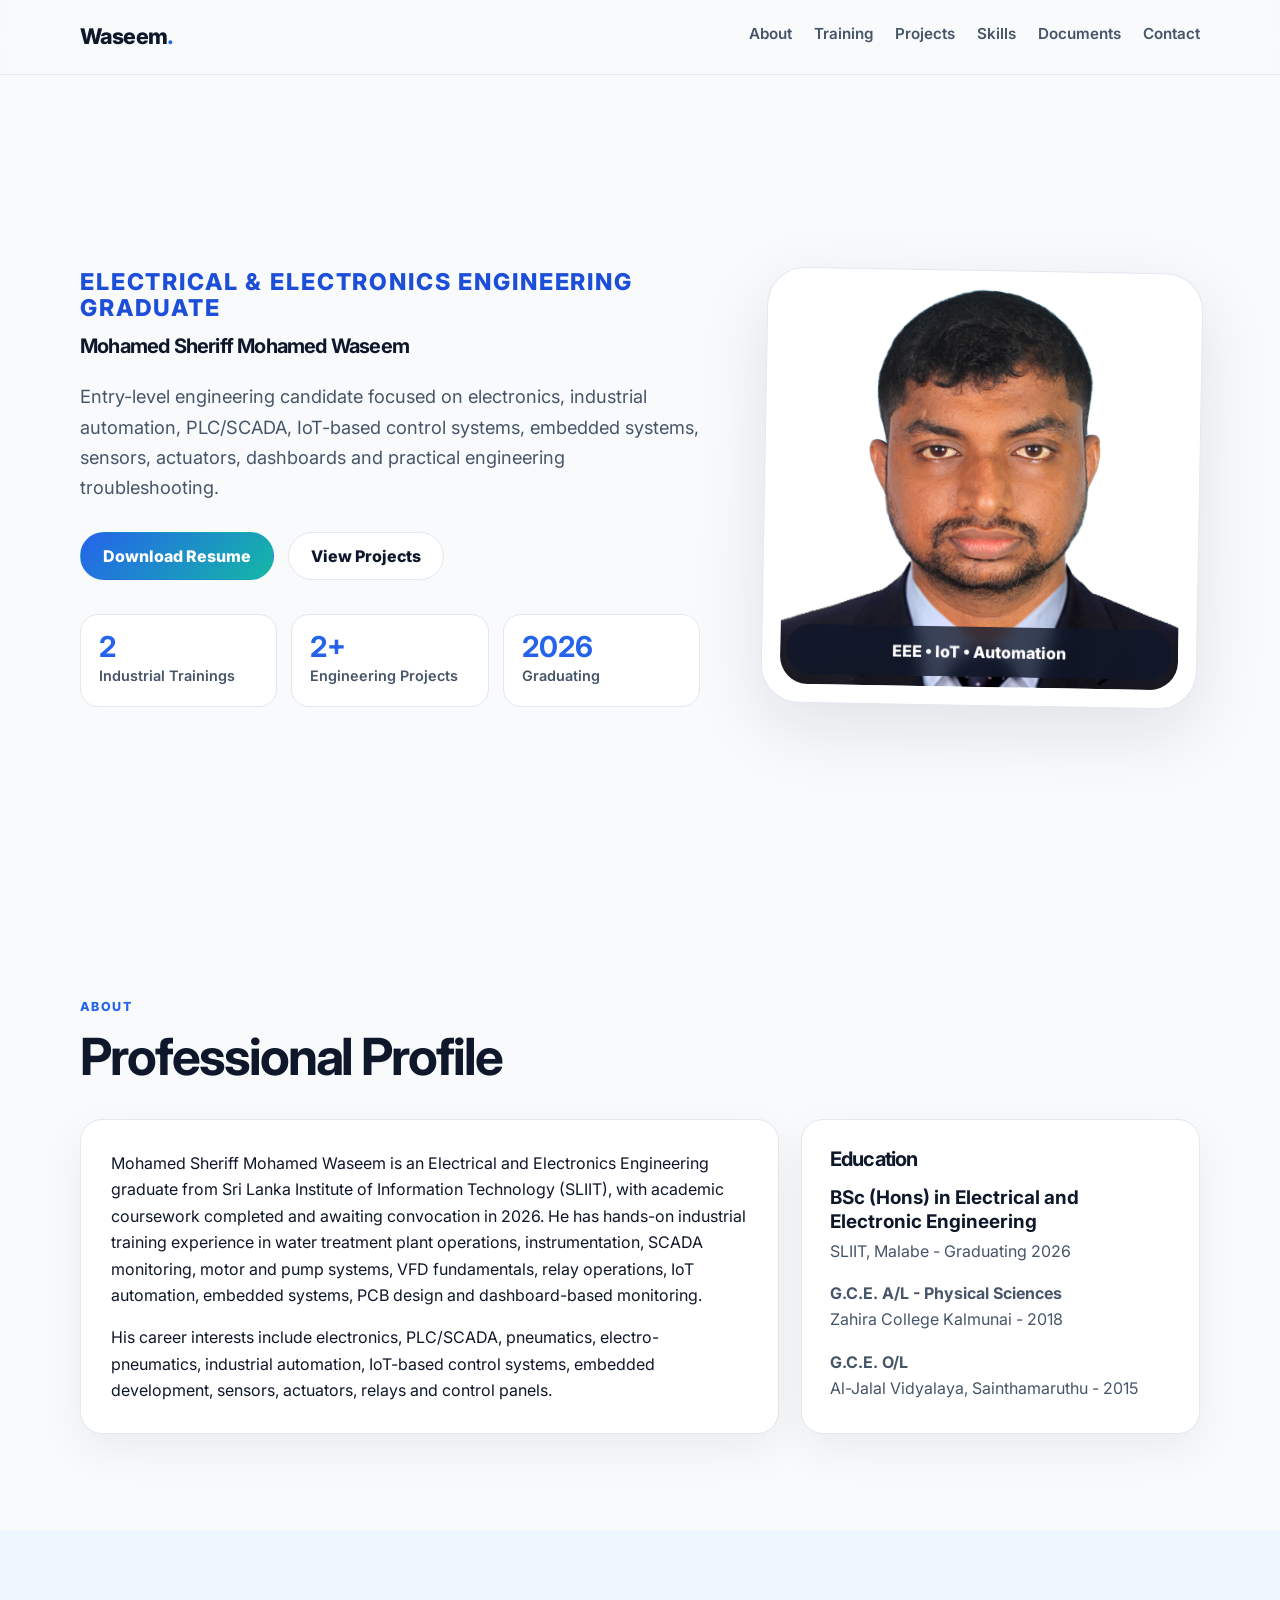
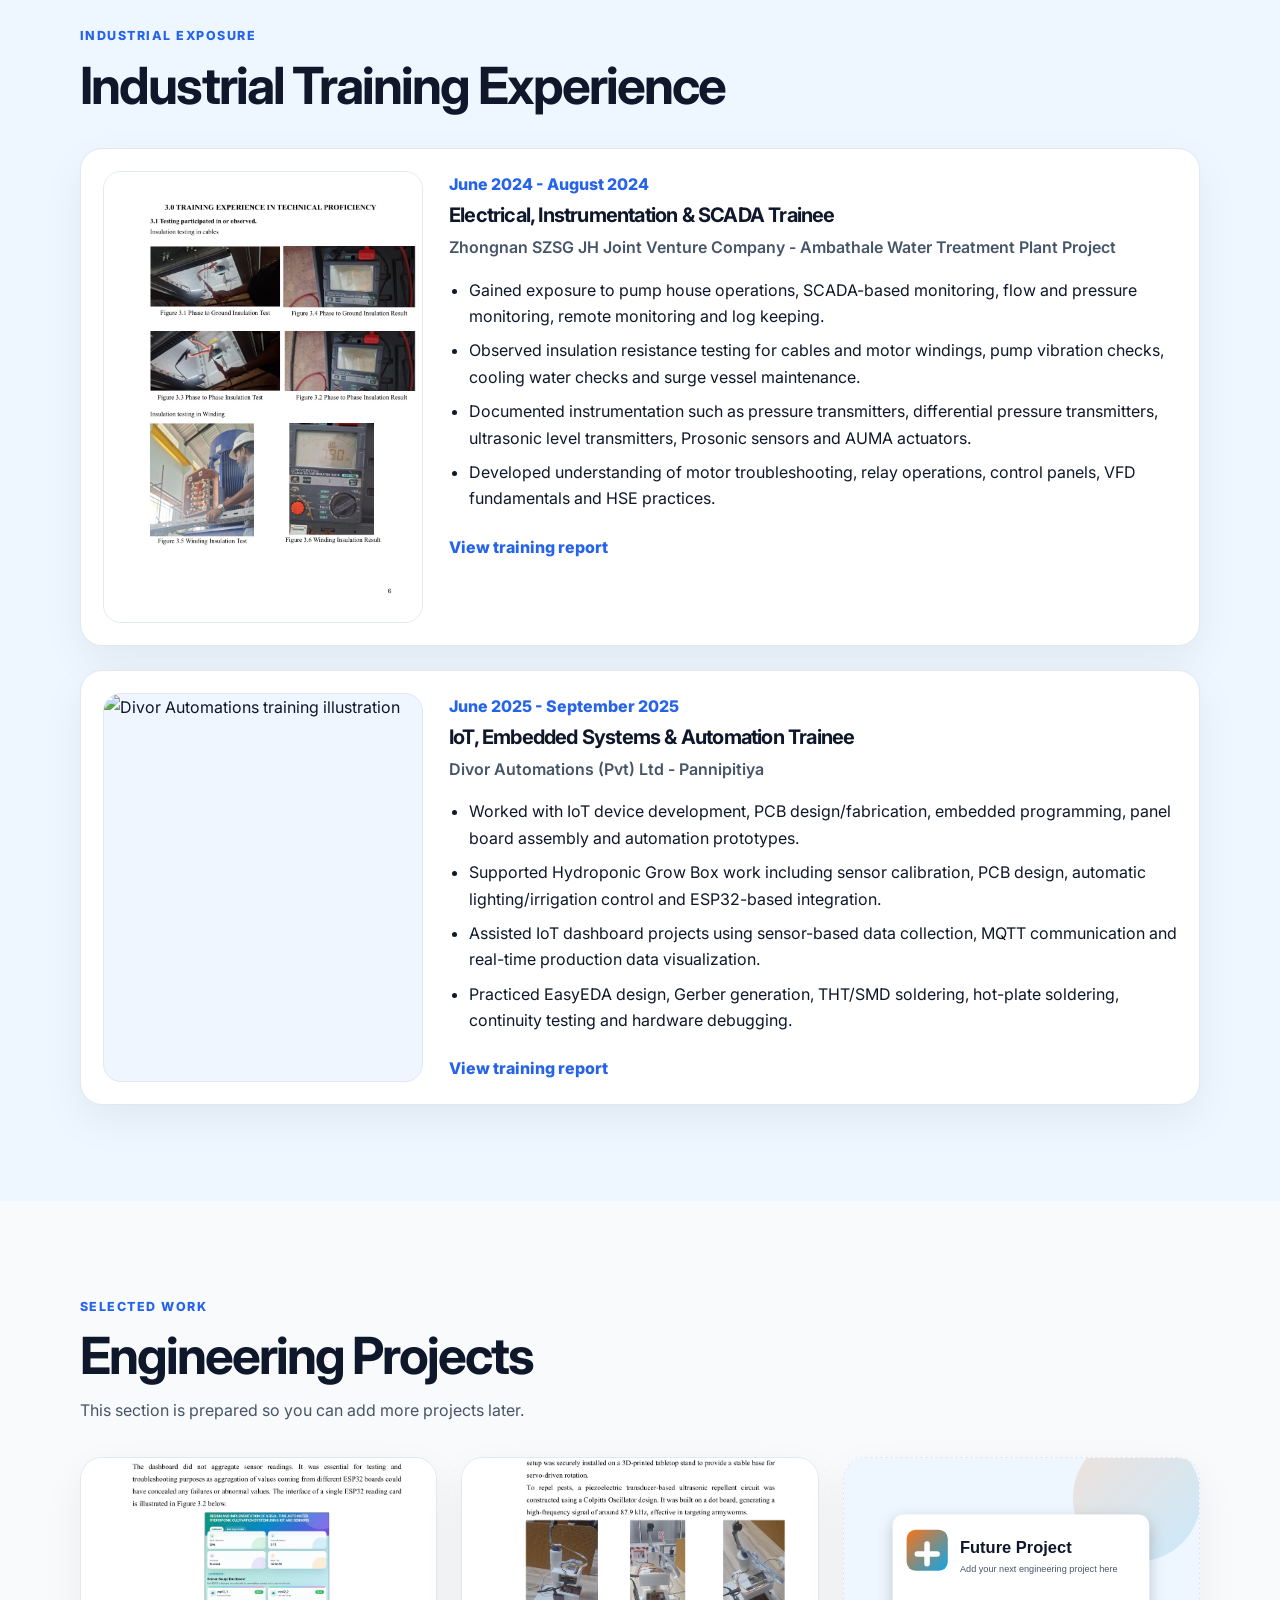
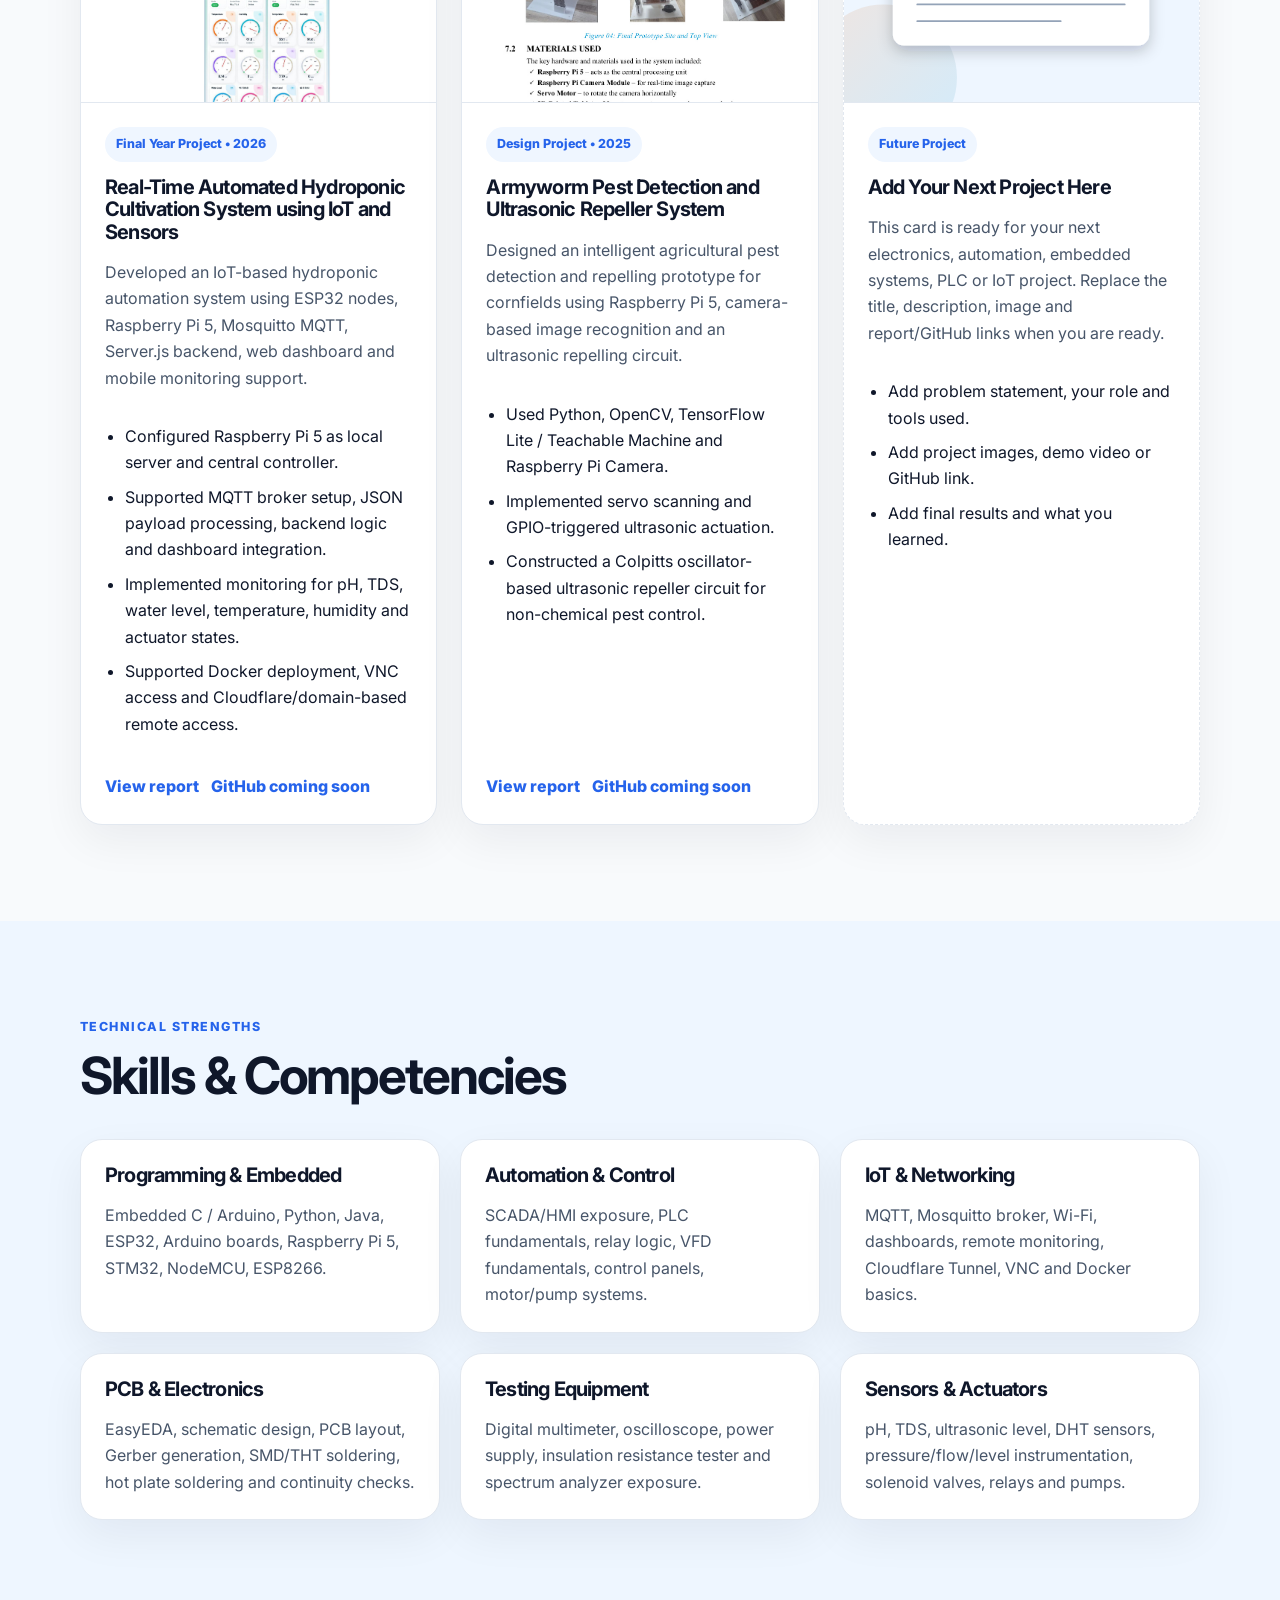
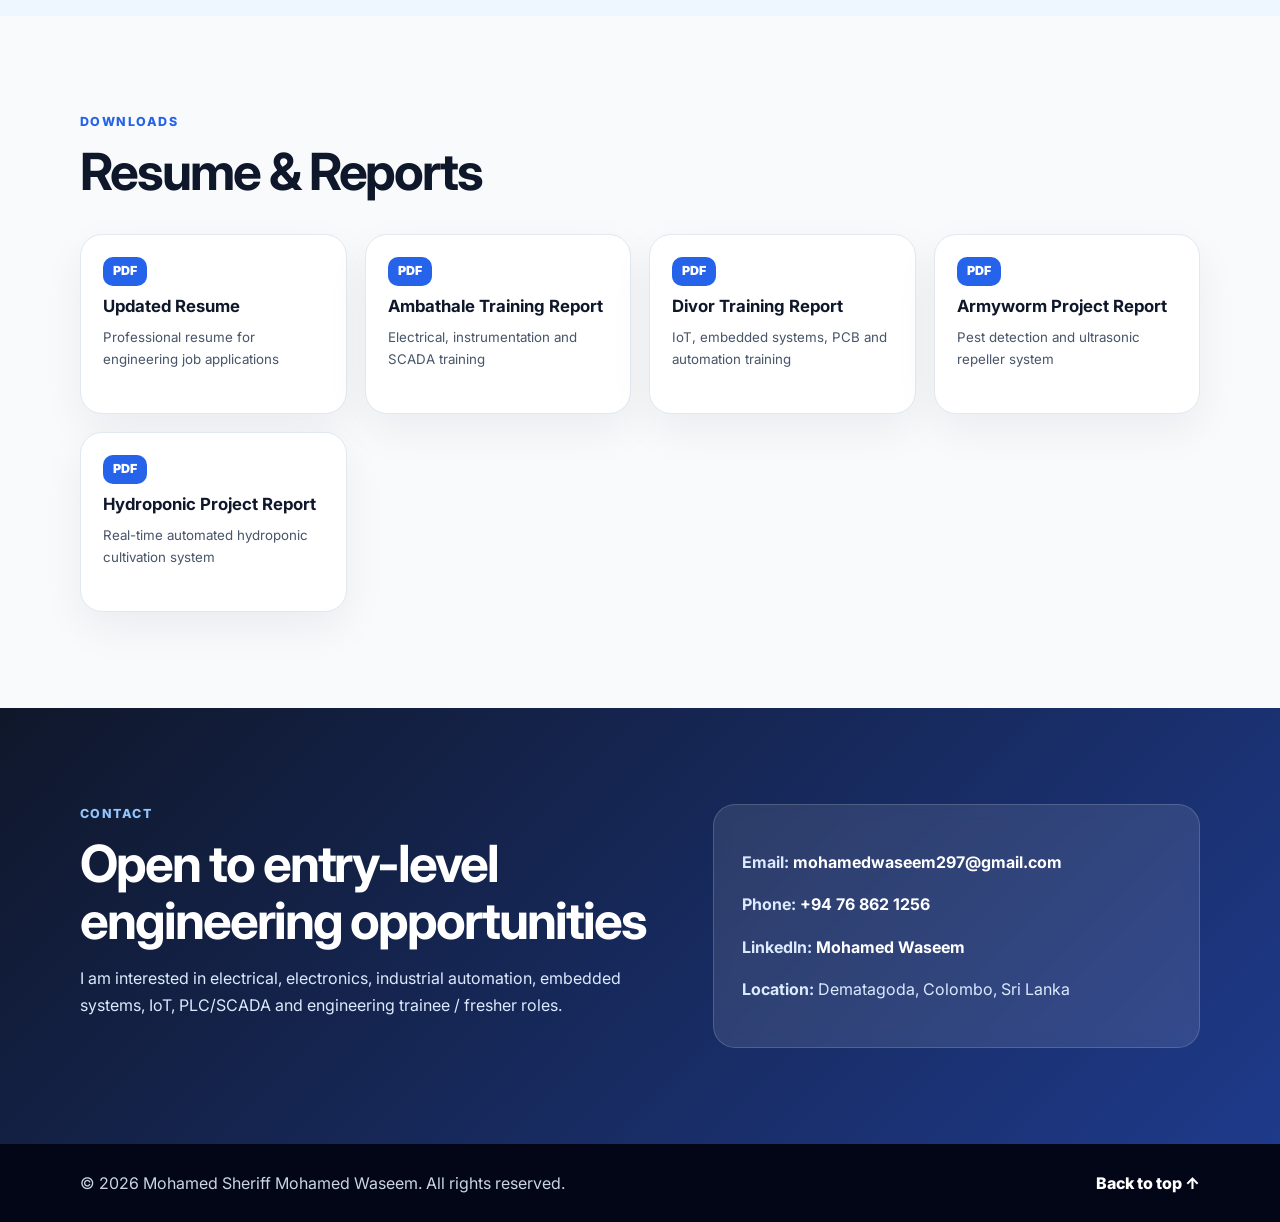
==== index.html @ 7447cb82 "Update index.html" ====
<!DOCTYPE html>
<html lang="en">
<head>
  <meta charset="UTF-8" />
  <meta name="viewport" content="width=device-width, initial-scale=1.0" />
  <meta name="description" content="Portfolio of Mohamed Sheriff Mohamed Waseem - Electrical and Electronics Engineering graduate focused on electronics, industrial automation, PLC/SCADA, embedded systems and IoT." />
  <title>Mohamed Waseem | Electrical & Electronics Engineering Portfolio</title>
  <link rel="preconnect" href="https://fonts.googleapis.com">
  <link rel="preconnect" href="https://fonts.gstatic.com" crossorigin>
  <link href="https://fonts.googleapis.com/css2?family=Inter:wght@400;500;600;700;800&display=swap" rel="stylesheet">
  <link rel="stylesheet" href="style.css" />
</head>
<body>
  <header class="site-header">
    <nav class="nav container" aria-label="Main navigation">
      <a class="logo" href="#home" aria-label="Go to home">Waseem<span>.</span></a>
      <button class="menu-toggle" aria-label="Open menu" aria-expanded="false">☰</button>
      <ul class="nav-links">
        <li><a href="#about">About</a></li>
        <li><a href="#experience">Training</a></li>
        <li><a href="#projects">Projects</a></li>
        <li><a href="#skills">Skills</a></li>
        <li><a href="#documents">Documents</a></li>
        <li><a href="#contact">Contact</a></li>
      </ul>
    </nav>
  </header>

  <main id="home">
    <section class="hero container">
      <div class="hero-copy">
        <h1 class="eyebrow hero-degree">Electrical & Electronics Engineering Graduate</h1>
        <h3>Mohamed Sheriff Mohamed Waseem</h3>
        <p class="hero-summary">
          Entry-level engineering candidate focused on electronics, industrial automation,
          PLC/SCADA, IoT-based control systems, embedded systems, sensors, actuators,
          dashboards and practical engineering troubleshooting.
        </p>
        <div class="hero-actions">
          <a class="btn primary" href="resume.pdf" target="_blank" rel="noopener">Download Resume</a>
          <a class="btn ghost" href="#projects">View Projects</a>
        </div>
        <div class="quick-stats" aria-label="Portfolio highlights">
          <div><strong>2</strong><span>Industrial Trainings</span></div>
          <div><strong>2+</strong><span>Engineering Projects</span></div>
          <div><strong>2026</strong><span>Graduating</span></div>
        </div>
      </div>
      <div class="hero-card">
        <img src="images/profile.jpg" alt="Profile placeholder for Mohamed Waseem" />
        <div class="hero-badge">EEE • IoT • Automation</div>
      </div>
    </section>

    <section id="about" class="section container">
      <div class="section-heading">
        <p class="eyebrow">About</p>
        <h2>Professional Profile</h2>
      </div>
      <div class="about-grid">
        <div class="card large-card">
          <p>
            Mohamed Sheriff Mohamed Waseem is an Electrical and Electronics Engineering graduate from Sri Lanka Institute of Information Technology (SLIIT),
            with academic coursework completed and awaiting convocation in 2026. He has hands-on industrial training experience
            in water treatment plant operations, instrumentation, SCADA monitoring, motor and pump systems, VFD fundamentals,
            relay operations, IoT automation, embedded systems, PCB design and dashboard-based monitoring.
          </p>
          <p>
            His career interests include electronics, PLC/SCADA, pneumatics, electro-pneumatics, industrial automation,
            IoT-based control systems, embedded development, sensors, actuators, relays and control panels.
          </p>
        </div>
        <div class="info-list card">
          <h3>Education</h3>
          <p class="degree-item"><strong>BSc (Hons) in Electrical and Electronic Engineering</strong><br>SLIIT, Malabe - Graduating 2026</p>
          <p><strong>G.C.E. A/L - Physical Sciences</strong><br>Zahira College Kalmunai - 2018</p>
          <p><strong>G.C.E. O/L</strong><br>Al-Jalal Vidyalaya, Sainthamaruthu - 2015</p>
        </div>
      </div>
    </section>

    <section id="experience" class="section section-alt">
      <div class="container">
        <div class="section-heading">
          <p class="eyebrow">Industrial Exposure</p>
          <h2>Industrial Training Experience</h2>
        </div>
        <div class="timeline">
          <article class="timeline-item card">
            <img src="images/ambathale-training.jpg" alt="Ambathale Water Treatment Plant training preview" />
            <div>
              <p class="date">June 2024 - August 2024</p>
              <h3>Electrical, Instrumentation & SCADA Trainee</h3>
              <p class="company">Zhongnan SZSG JH Joint Venture Company - Ambathale Water Treatment Plant Project</p>
              <ul>
                <li>Gained exposure to pump house operations, SCADA-based monitoring, flow and pressure monitoring, remote monitoring and log keeping.</li>
                <li>Observed insulation resistance testing for cables and motor windings, pump vibration checks, cooling water checks and surge vessel maintenance.</li>
                <li>Documented instrumentation such as pressure transmitters, differential pressure transmitters, ultrasonic level transmitters, Prosonic sensors and AUMA actuators.</li>
                <li>Developed understanding of motor troubleshooting, relay operations, control panels, VFD fundamentals and HSE practices.</li>
              </ul>
              <a class="text-link" href="docs/Ambathale_Industrial_Training_Report.pdf" target="_blank" rel="noopener">View training report</a>
            </div>
          </article>

          <article class="timeline-item card">
            <img src="images/divor-training.jpg" alt="Divor Automations training illustration" />
            <div>
              <p class="date">June 2025 - September 2025</p>
              <h3>IoT, Embedded Systems & Automation Trainee</h3>
              <p class="company">Divor Automations (Pvt) Ltd - Pannipitiya</p>
              <ul>
                <li>Worked with IoT device development, PCB design/fabrication, embedded programming, panel board assembly and automation prototypes.</li>
                <li>Supported Hydroponic Grow Box work including sensor calibration, PCB design, automatic lighting/irrigation control and ESP32-based integration.</li>
                <li>Assisted IoT dashboard projects using sensor-based data collection, MQTT communication and real-time production data visualization.</li>
                <li>Practiced EasyEDA design, Gerber generation, THT/SMD soldering, hot-plate soldering, continuity testing and hardware debugging.</li>
              </ul>
              <a class="text-link" href="docs/Divor_Industrial_Training_Report.pdf" target="_blank" rel="noopener">View training report</a>
            </div>
          </article>
        </div>
      </div>
    </section>

    <section id="projects" class="section container">
      <div class="section-heading">
        <p class="eyebrow">Selected Work</p>
        <h2>Engineering Projects</h2>
        <p class="section-note">This section is prepared so you can add more projects later.</p>
      </div>
      <div class="project-grid">
        <article class="project-card card">
          <img src="images/hydroponic-dashboard.jpg" alt="Hydroponic IoT dashboard preview" />
          <div class="project-content">
            <span class="pill">Final Year Project • 2026</span>
            <h3>Real-Time Automated Hydroponic Cultivation System using IoT and Sensors</h3>
            <p>
              Developed an IoT-based hydroponic automation system using ESP32 nodes, Raspberry Pi 5,
              Mosquitto MQTT, Server.js backend, web dashboard and mobile monitoring support.
            </p>
            <ul>
              <li>Configured Raspberry Pi 5 as local server and central controller.</li>
              <li>Supported MQTT broker setup, JSON payload processing, backend logic and dashboard integration.</li>
              <li>Implemented monitoring for pH, TDS, water level, temperature, humidity and actuator states.</li>
              <li>Supported Docker deployment, VNC access and Cloudflare/domain-based remote access.</li>
            </ul>
            <div class="project-links">
              <a href="docs/Hydroponic_Cultivation_System_Project_Report.pdf" target="_blank" rel="noopener">View report</a>
              <a href="#" aria-label="GitHub link coming soon">GitHub coming soon</a>
            </div>
          </div>
        </article>

        <article class="project-card card">
          <img src="images/armyworm-project.jpg" alt="Armyworm detection and ultrasonic repeller prototype" />
          <div class="project-content">
            <span class="pill">Design Project • 2025</span>
            <h3>Armyworm Pest Detection and Ultrasonic Repeller System</h3>
            <p>
              Designed an intelligent agricultural pest detection and repelling prototype for cornfields using
              Raspberry Pi 5, camera-based image recognition and an ultrasonic repelling circuit.
            </p>
            <ul>
              <li>Used Python, OpenCV, TensorFlow Lite / Teachable Machine and Raspberry Pi Camera.</li>
              <li>Implemented servo scanning and GPIO-triggered ultrasonic actuation.</li>
              <li>Constructed a Colpitts oscillator-based ultrasonic repeller circuit for non-chemical pest control.</li>
            </ul>
            <div class="project-links">
              <a href="docs/Armyworm_Pest_Detection_Project_Report.pdf" target="_blank" rel="noopener">View report</a>
              <a href="#" aria-label="GitHub link coming soon">GitHub coming soon</a>
            </div>
          </div>
        </article>

        <article class="project-card card future-card">
          <img src="images/future-project.svg" alt="Future project placeholder" />
          <div class="project-content">
            <span class="pill">Future Project</span>
            <h3>Add Your Next Project Here</h3>
            <p>
              This card is ready for your next electronics, automation, embedded systems, PLC or IoT project.
              Replace the title, description, image and report/GitHub links when you are ready.
            </p>
            <ul>
              <li>Add problem statement, your role and tools used.</li>
              <li>Add project images, demo video or GitHub link.</li>
              <li>Add final results and what you learned.</li>
            </ul>
          </div>
        </article>
      </div>
    </section>

    <section id="skills" class="section section-alt">
      <div class="container">
        <div class="section-heading">
          <p class="eyebrow">Technical Strengths</p>
          <h2>Skills & Competencies</h2>
        </div>
        <div class="skills-grid">
          <div class="card"><h3>Programming & Embedded</h3><p>Embedded C / Arduino, Python, Java, ESP32, Arduino boards, Raspberry Pi 5, STM32, NodeMCU, ESP8266.</p></div>
          <div class="card"><h3>Automation & Control</h3><p>SCADA/HMI exposure, PLC fundamentals, relay logic, VFD fundamentals, control panels, motor/pump systems.</p></div>
          <div class="card"><h3>IoT & Networking</h3><p>MQTT, Mosquitto broker, Wi-Fi, dashboards, remote monitoring, Cloudflare Tunnel, VNC and Docker basics.</p></div>
          <div class="card"><h3>PCB & Electronics</h3><p>EasyEDA, schematic design, PCB layout, Gerber generation, SMD/THT soldering, hot plate soldering and continuity checks.</p></div>
          <div class="card"><h3>Testing Equipment</h3><p>Digital multimeter, oscilloscope, power supply, insulation resistance tester and spectrum analyzer exposure.</p></div>
          <div class="card"><h3>Sensors & Actuators</h3><p>pH, TDS, ultrasonic level, DHT sensors, pressure/flow/level instrumentation, solenoid valves, relays and pumps.</p></div>
        </div>
      </div>
    </section>

    <section id="documents" class="section container">
      <div class="section-heading">
        <p class="eyebrow">Downloads</p>
        <h2>Resume & Reports</h2>
      </div>
      <div class="documents-grid">
        <a class="doc-card card" href="resume.pdf" target="_blank" rel="noopener"><span>PDF</span><strong>Updated Resume</strong><small>Professional resume for engineering job applications</small></a>
        <a class="doc-card card" href="docs/Ambathale_Industrial_Training_Report.pdf" target="_blank" rel="noopener"><span>PDF</span><strong>Ambathale Training Report</strong><small>Electrical, instrumentation and SCADA training</small></a>
        <a class="doc-card card" href="docs/Divor_Industrial_Training_Report.pdf" target="_blank" rel="noopener"><span>PDF</span><strong>Divor Training Report</strong><small>IoT, embedded systems, PCB and automation training</small></a>
        <a class="doc-card card" href="docs/Armyworm_Pest_Detection_Project_Report.pdf" target="_blank" rel="noopener"><span>PDF</span><strong>Armyworm Project Report</strong><small>Pest detection and ultrasonic repeller system</small></a>
        <a class="doc-card card" href="docs/Hydroponic_Cultivation_System_Project_Report.pdf" target="_blank" rel="noopener"><span>PDF</span><strong>Hydroponic Project Report</strong><small>Real-time automated hydroponic cultivation system</small></a>
      </div>
    </section>

    <section id="contact" class="section contact-section">
      <div class="container contact-grid">
        <div>
          <p class="eyebrow">Contact</p>
          <h2>Open to entry-level engineering opportunities</h2>
          <p>
            I am interested in electrical, electronics, industrial automation, embedded systems,
            IoT, PLC/SCADA and engineering trainee / fresher roles.
          </p>
        </div>
        <div class="contact-card card">
          <p><strong>Email:</strong> <a href="mailto:mohamedwaseem297@gmail.com">mohamedwaseem297@gmail.com</a></p>
          <p><strong>Phone:</strong> <a href="tel:+94768621256">+94 76 862 1256</a></p>
          <p><strong>LinkedIn:</strong> <a href="http://www.linkedin.com/in/mohamed-waseem-2722222a2" target="_blank" rel="noopener">Mohamed Waseem</a></p>
          <p><strong>Location:</strong> Dematagoda, Colombo, Sri Lanka</p>
        </div>
      </div>
    </section>
  </main>

  <footer class="site-footer">
    <div class="container footer-inner">
      <p>&copy; <span id="year">2026</span> Mohamed Sheriff Mohamed Waseem. All rights reserved.</p>
      <a href="#home">Back to top ↑</a>
    </div>
  </footer>

  <script src="script.js"></script>
</body>
</html>
---- style.css ----
:root {
  --bg: #f8fafc;
  --surface: #ffffff;
  --text: #0f172a;
  --muted: #475569;
  --line: #e2e8f0;
  --primary: #2563eb;
  --primary-dark: #1d4ed8;
  --accent: #14b8a6;
  --soft: #eff6ff;
  --shadow: 0 24px 70px rgba(15, 23, 42, 0.10);
  --radius: 22px;
}

* { box-sizing: border-box; }
html { scroll-behavior: smooth; }
body {
  margin: 0;
  font-family: 'Inter', Arial, sans-serif;
  background: var(--bg);
  color: var(--text);
  line-height: 1.65;
}
a { color: inherit; text-decoration: none; }
img { max-width: 100%; display: block; }
.container { width: min(1120px, calc(100% - 40px)); margin: 0 auto; }

.site-header {
  position: sticky;
  top: 0;
  z-index: 1000;
  background: rgba(248, 250, 252, 0.88);
  backdrop-filter: blur(16px);
  border-bottom: 1px solid rgba(226, 232, 240, 0.8);
}
.nav { height: 74px; display: flex; align-items: center; justify-content: space-between; gap: 20px; }
.logo { font-size: 1.35rem; font-weight: 800; letter-spacing: -0.04em; }
.logo span { color: var(--primary); }
.nav-links { display: flex; align-items: center; gap: 22px; list-style: none; padding: 0; margin: 0; }
.nav-links a { color: var(--muted); font-weight: 600; font-size: .95rem; }
.nav-links a:hover { color: var(--primary); }
.menu-toggle { display: none; border: 0; background: var(--surface); box-shadow: var(--shadow); border-radius: 12px; padding: 8px 12px; font-size: 1.35rem; }

.hero {
  min-height: calc(100vh - 74px);
  display: grid;
  grid-template-columns: 1.18fr .82fr;
  gap: 56px;
  align-items: center;
  padding: 64px 0;
}
.eyebrow { color: var(--primary); font-weight: 800; text-transform: uppercase; letter-spacing: .12em; font-size: .78rem; margin: 0 0 10px; }
.hero-degree { font-size: clamp(1.05rem, 2.2vw, 1.45rem); letter-spacing: .08em; color: var(--primary-dark); margin-bottom: 14px; }
h1, h2, h3 { line-height: 1.12; margin: 0; letter-spacing: -0.04em; }
h1 { font-size: clamp(2.7rem, 8vw, 5.8rem); }
h2 { font-size: clamp(2rem, 4vw, 3.2rem); }
h3 { font-size: 1.25rem; }
.hero-summary { color: var(--muted); font-size: 1.14rem; max-width: 720px; margin: 24px 0 0; }
.hero-actions { display: flex; flex-wrap: wrap; gap: 14px; margin-top: 30px; }
.btn { display: inline-flex; align-items: center; justify-content: center; min-height: 48px; padding: 0 22px; border-radius: 999px; font-weight: 800; border: 1px solid transparent; }
.btn.primary { color: #fff; background: linear-gradient(135deg, var(--primary), var(--accent)); }
.btn.ghost { border-color: var(--line); background: var(--surface); color: var(--text); }
.btn:hover { transform: translateY(-1px); transition: .2s ease; }
.quick-stats { display: grid; grid-template-columns: repeat(3, 1fr); gap: 14px; margin-top: 34px; max-width: 620px; }
.quick-stats div { background: var(--surface); border: 1px solid var(--line); border-radius: 18px; padding: 18px; }
.quick-stats strong { display: block; font-size: 1.8rem; line-height: 1; color: var(--primary); }
.quick-stats span { color: var(--muted); font-size: .9rem; font-weight: 600; }
.hero-card { position: relative; background: var(--surface); border: 1px solid var(--line); padding: 18px; border-radius: 38px; box-shadow: var(--shadow); transform: rotate(1deg); }
.hero-card img { border-radius: 28px; aspect-ratio: 1 / 1; object-fit: cover; }
.hero-badge { position: absolute; left: 24px; right: 24px; bottom: 28px; text-align: center; padding: 12px 16px; border-radius: 999px; color: #fff; font-weight: 800; background: rgba(15, 23, 42, .78); backdrop-filter: blur(8px); }

.section { padding: 96px 0; }
.section-alt { background: #eef6ff; }
.section-heading { max-width: 780px; margin-bottom: 34px; }
.section-heading h2 { margin-bottom: 12px; }
.section-note { color: var(--muted); margin: 0; }
.card { background: var(--surface); border: 1px solid var(--line); border-radius: var(--radius); box-shadow: 0 16px 44px rgba(15, 23, 42, .06); }
.large-card { padding: 30px; }
.large-card p:first-child { margin-top: 0; }
.large-card p:last-child { margin-bottom: 0; }
.about-grid { display: grid; grid-template-columns: 1.4fr .8fr; gap: 22px; }
.info-list { padding: 28px; }
.info-list h3 { margin-bottom: 16px; }
.info-list p { margin: 0 0 16px; color: var(--muted); }
.degree-item strong { display: inline-block; font-size: 1.18rem; line-height: 1.25; color: var(--text); margin-bottom: 4px; }
.info-list p:last-child { margin-bottom: 0; }

.timeline { display: grid; gap: 24px; }
.timeline-item { display: grid; grid-template-columns: 320px 1fr; gap: 26px; padding: 22px; }
.timeline-item img { width: 100%; height: 100%; min-height: 300px; object-fit: cover; border-radius: 18px; border: 1px solid var(--line); background: var(--soft); }
.date { color: var(--primary); font-weight: 800; margin: 0 0 6px; }
.company { color: var(--muted); margin: 8px 0 14px; font-weight: 600; }
ul { padding-left: 20px; }
li { margin-bottom: 8px; }
.text-link { color: var(--primary); font-weight: 800; display: inline-flex; margin-top: 6px; }
.text-link:hover, .project-links a:hover, .doc-card:hover strong { color: var(--primary-dark); }

.project-grid { display: grid; grid-template-columns: repeat(3, 1fr); gap: 24px; align-items: stretch; }
.project-card { overflow: hidden; display: flex; flex-direction: column; }
.project-card > img { width: 100%; height: 245px; object-fit: cover; border-bottom: 1px solid var(--line); background: var(--soft); }
.project-content { padding: 24px; display: flex; flex-direction: column; flex: 1; }
.project-content p { color: var(--muted); }
.pill { align-self: flex-start; display: inline-flex; padding: 7px 11px; border-radius: 999px; background: var(--soft); color: var(--primary); font-weight: 800; font-size: .78rem; margin-bottom: 14px; }
.project-links { display: flex; flex-wrap: wrap; gap: 12px; margin-top: auto; padding-top: 12px; }
.project-links a { color: var(--primary); font-weight: 800; }
.future-card { border-style: dashed; }

.skills-grid { display: grid; grid-template-columns: repeat(3, 1fr); gap: 20px; }
.skills-grid .card { padding: 24px; }
.skills-grid p { color: var(--muted); margin-bottom: 0; }

.documents-grid { display: grid; grid-template-columns: repeat(auto-fit, minmax(210px, 1fr)); gap: 18px; }
.doc-card { padding: 22px; min-height: 180px; display: flex; flex-direction: column; gap: 10px; }
.doc-card span { width: fit-content; color: #fff; background: var(--primary); border-radius: 10px; padding: 4px 10px; font-size: .78rem; font-weight: 900; }
.doc-card strong { font-size: 1.05rem; line-height: 1.25; }
.doc-card small { color: var(--muted); }

.contact-section { background: linear-gradient(135deg, #0f172a, #1e3a8a); color: #fff; }
.contact-section .eyebrow { color: #93c5fd; }
.contact-section p { color: #dbeafe; }
.contact-grid { display: grid; grid-template-columns: 1fr .82fr; gap: 40px; align-items: start; }
.contact-card { background: rgba(255,255,255,.1); border-color: rgba(255,255,255,.16); box-shadow: none; padding: 28px; backdrop-filter: blur(8px); }
.contact-card a { color: #fff; font-weight: 700; }

.site-footer { padding: 26px 0; background: #020617; color: #cbd5e1; }
.footer-inner { display: flex; align-items: center; justify-content: space-between; gap: 20px; }
.footer-inner p { margin: 0; }
.footer-inner a { color: #fff; font-weight: 800; }

@media (max-width: 960px) {
  .hero, .about-grid, .contact-grid { grid-template-columns: 1fr; }
  .hero { min-height: auto; }
  .timeline-item { grid-template-columns: 1fr; }
  .project-grid, .skills-grid { grid-template-columns: repeat(2, 1fr); }
  .documents-grid { grid-template-columns: repeat(2, 1fr); }
}

@media (max-width: 720px) {
  .container { width: min(100% - 28px, 1120px); }
  .menu-toggle { display: inline-flex; }
  .nav-links { position: fixed; top: 74px; left: 14px; right: 14px; background: var(--surface); border: 1px solid var(--line); border-radius: 20px; box-shadow: var(--shadow); flex-direction: column; align-items: stretch; padding: 16px; display: none; }
  .nav-links.open { display: flex; }
  .nav-links a { display: block; padding: 10px 8px; }
  .hero { padding: 48px 0; gap: 34px; }
  .section { padding: 70px 0; }
  .quick-stats, .project-grid, .skills-grid, .documents-grid { grid-template-columns: 1fr; }
  .footer-inner { flex-direction: column; text-align: center; }
}
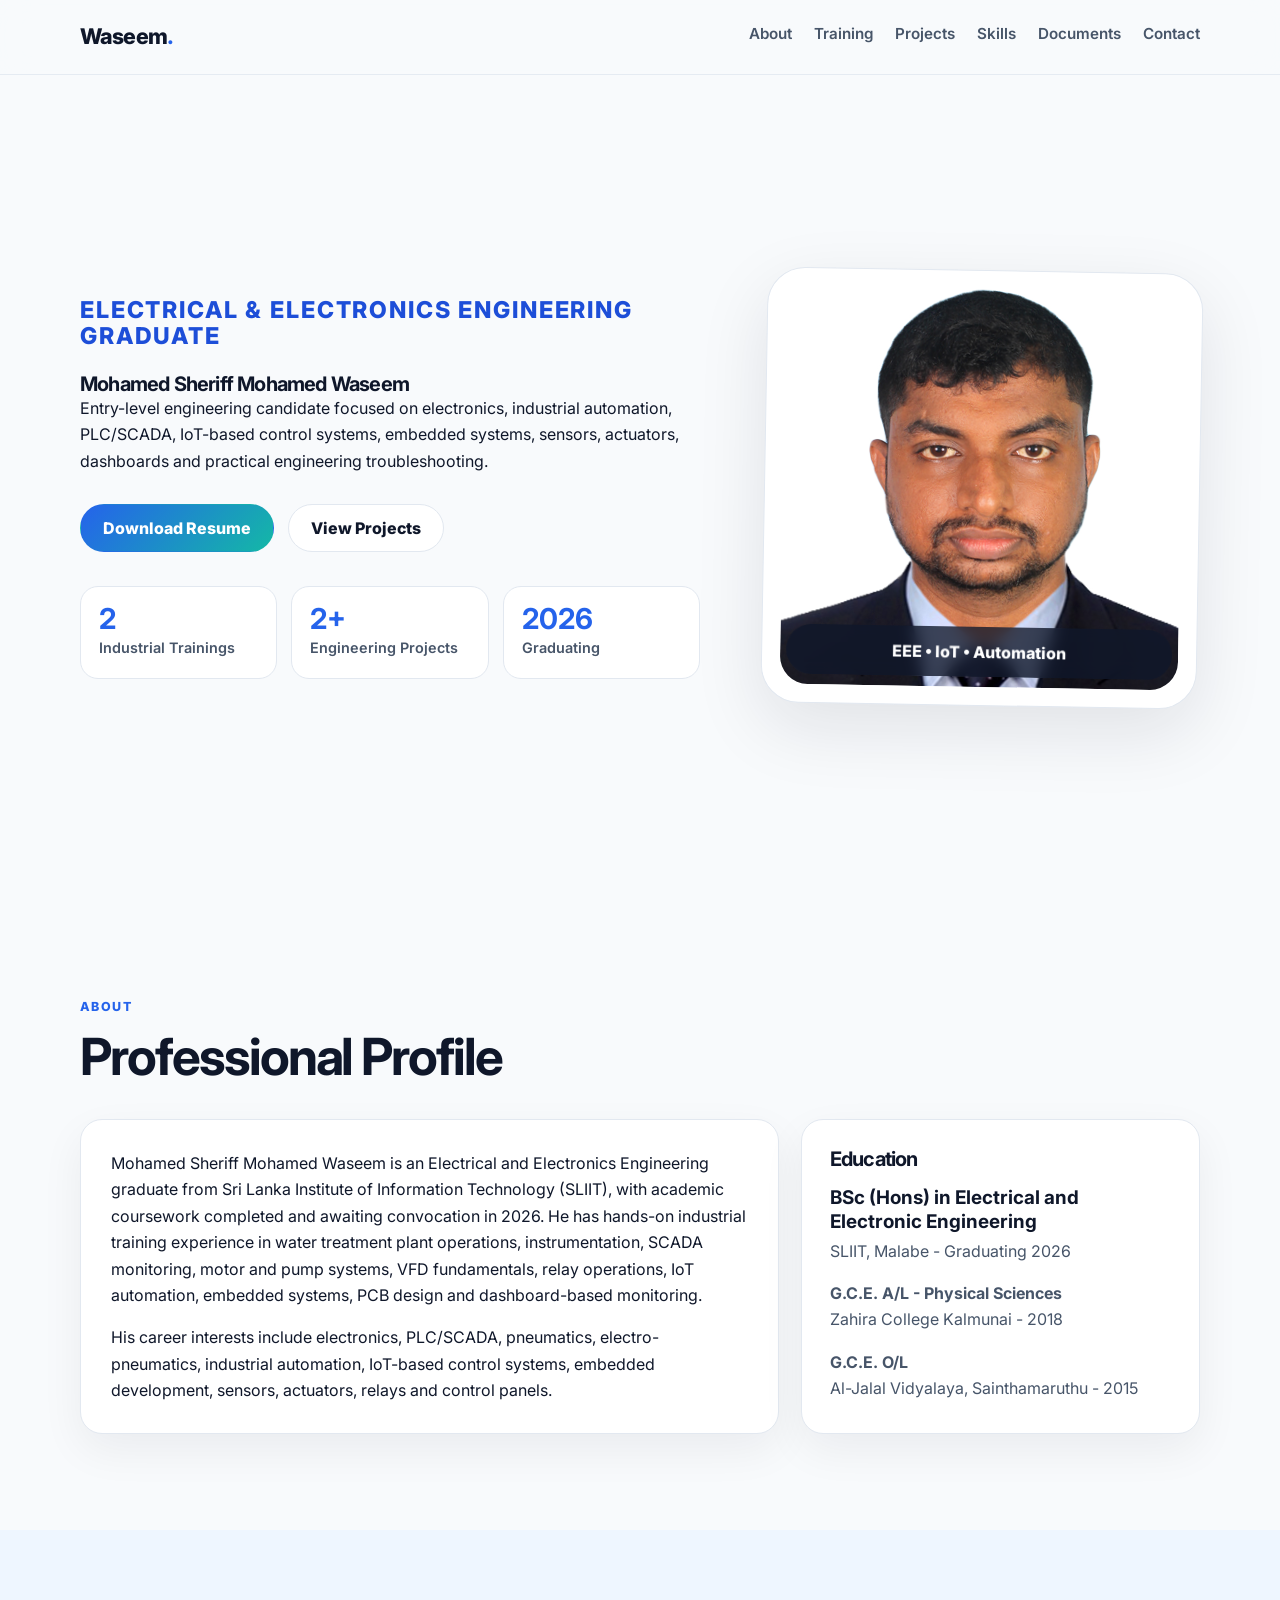
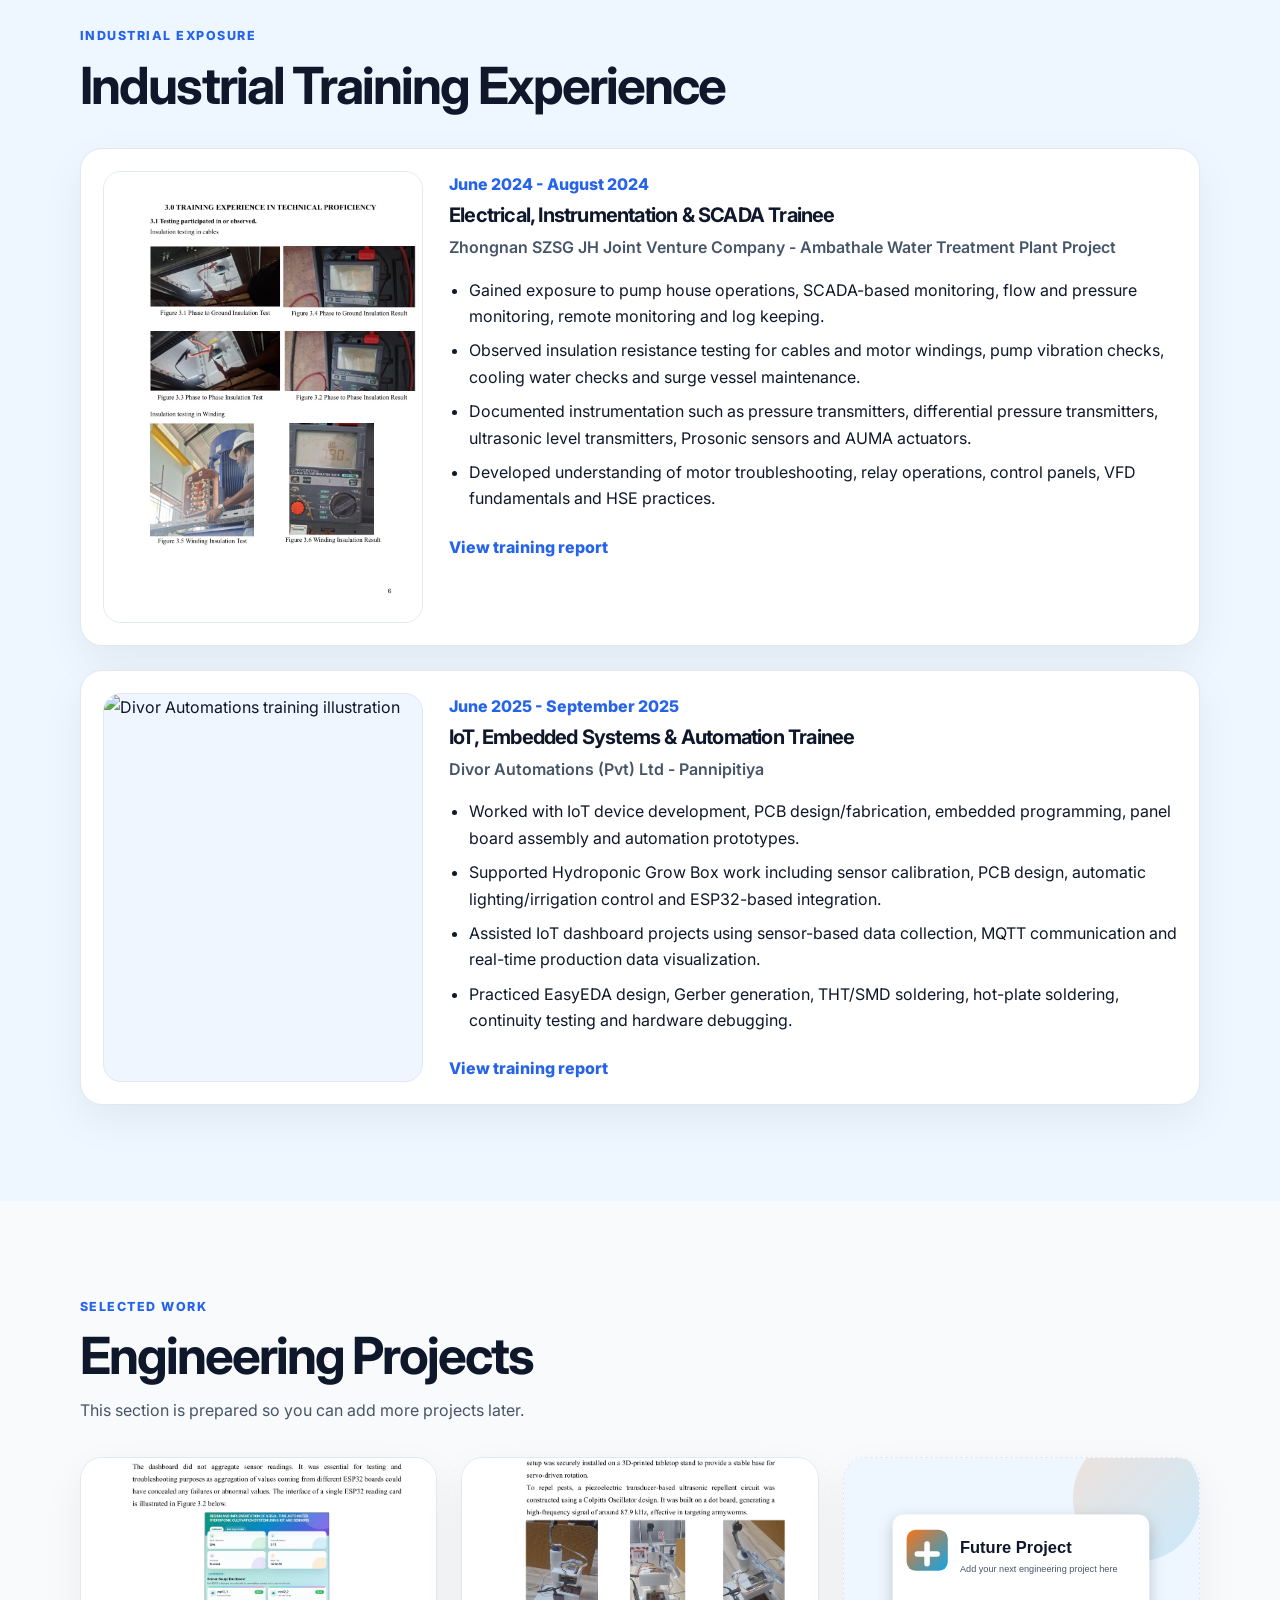
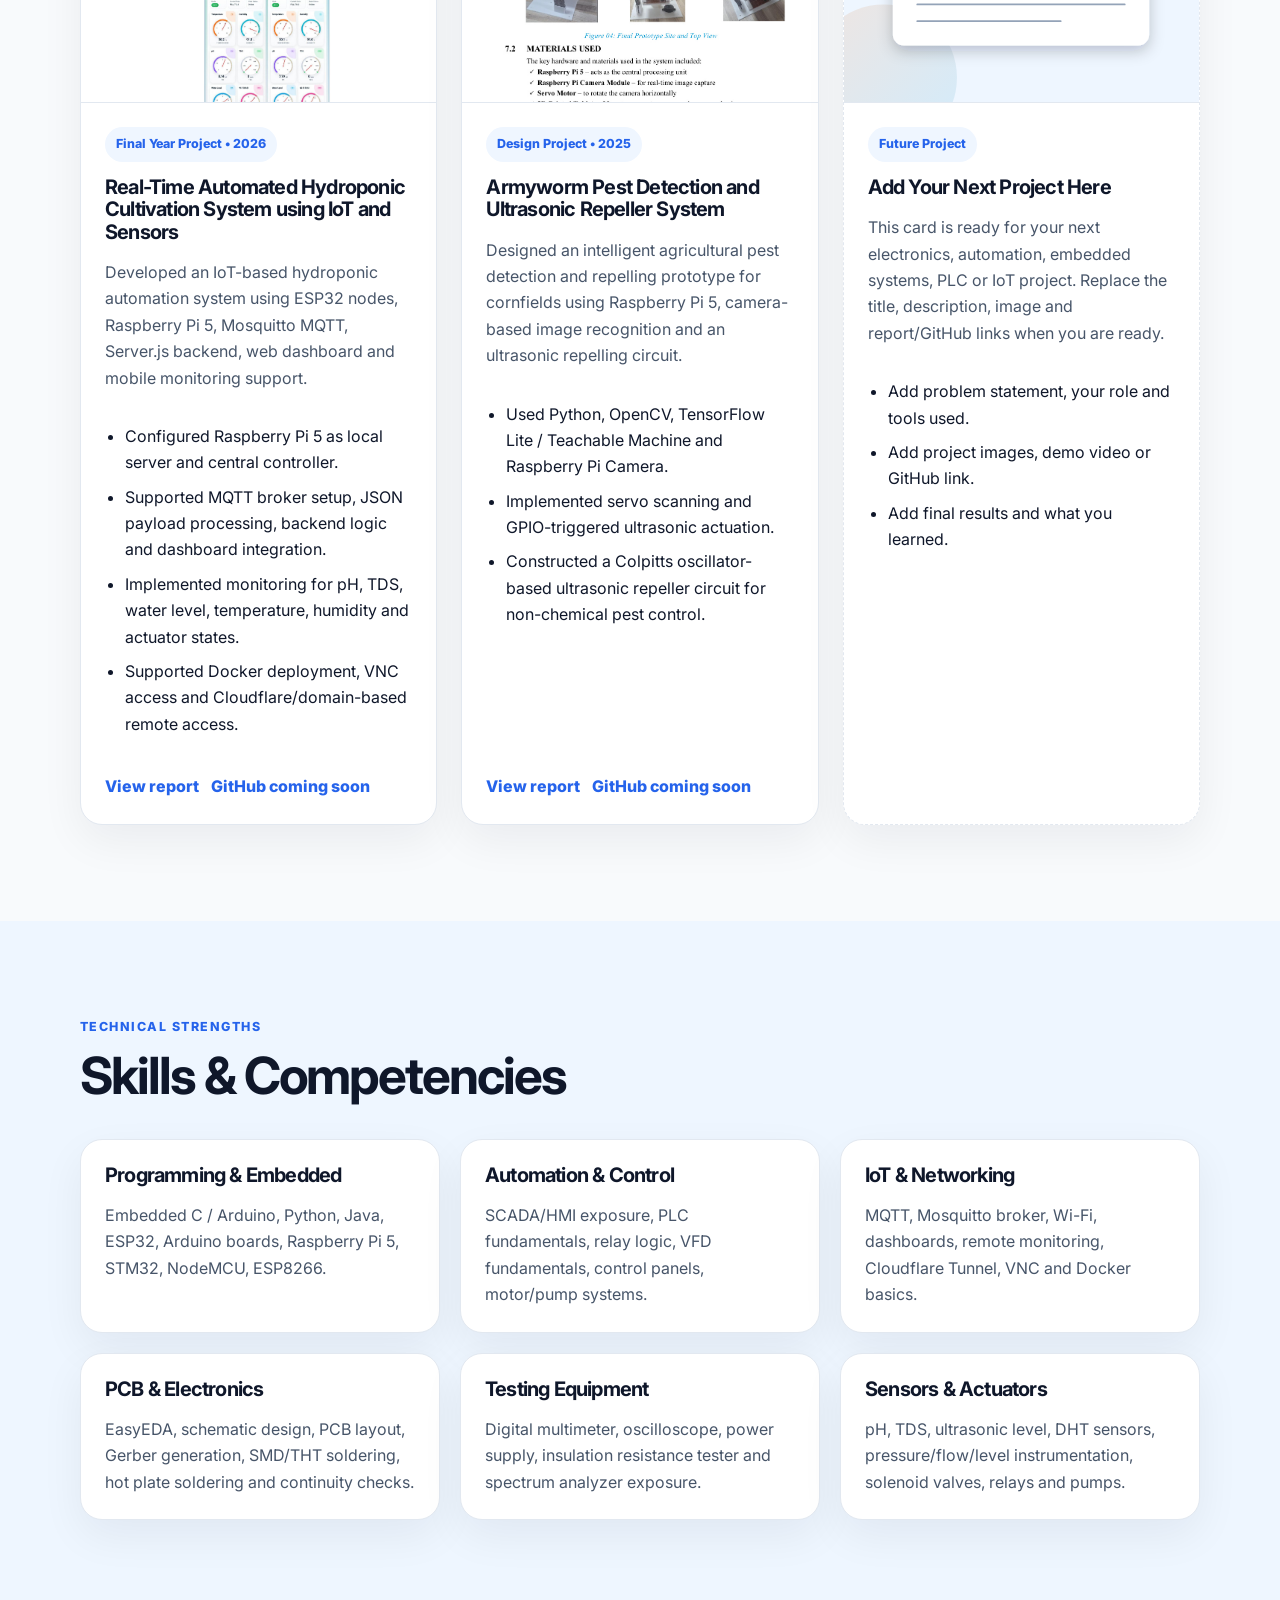
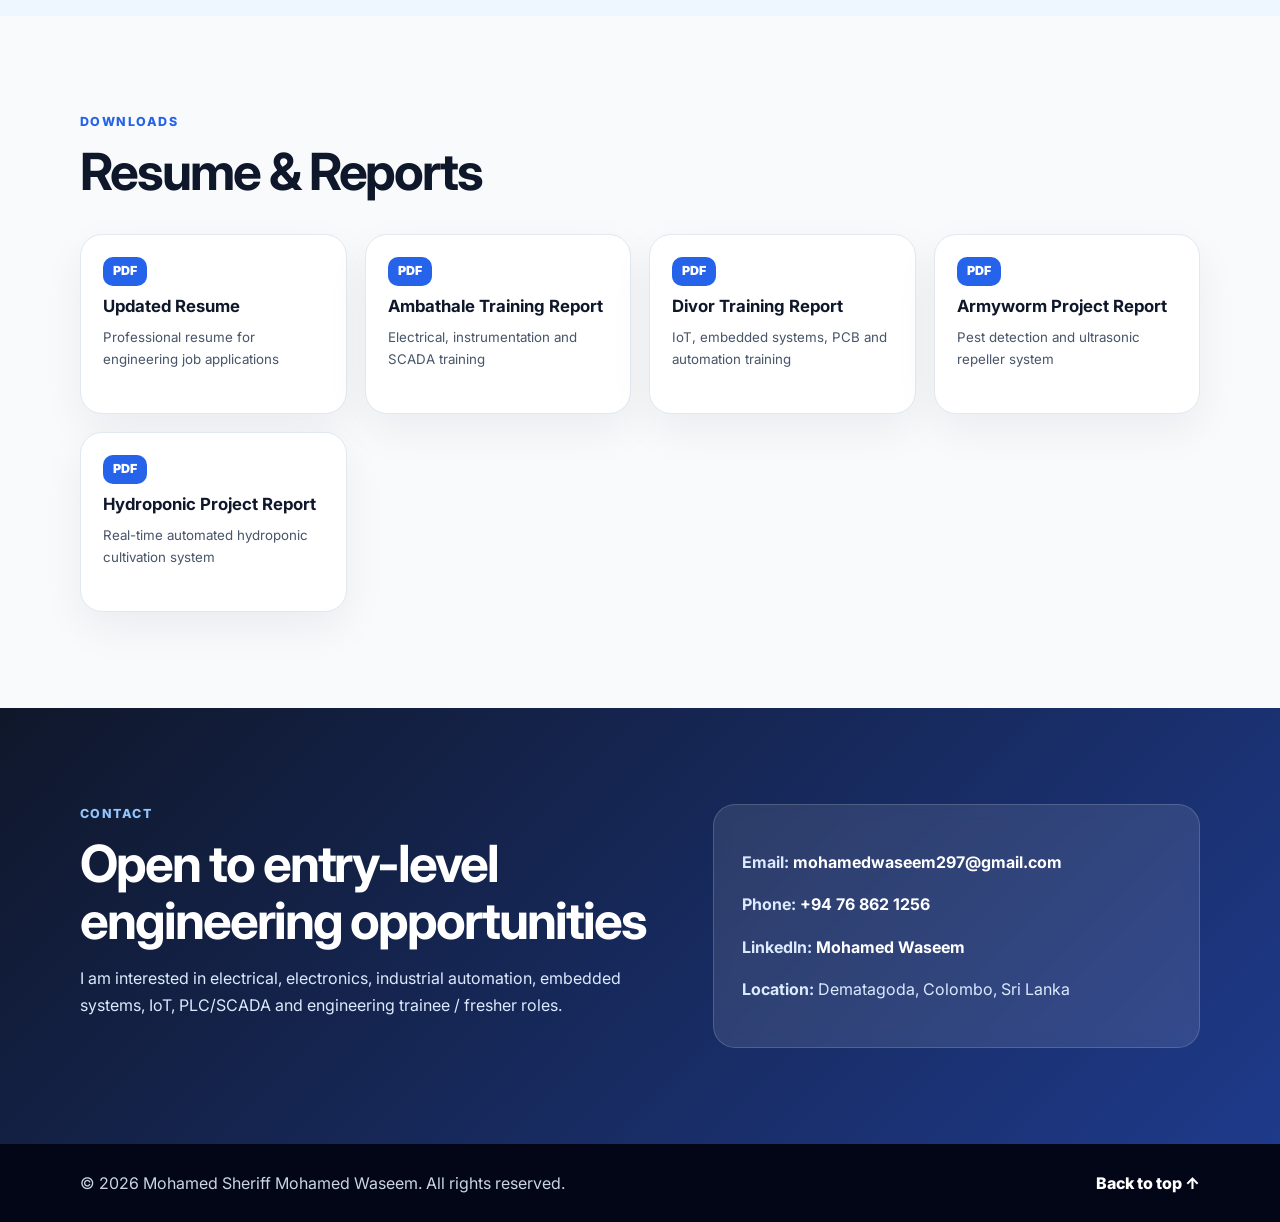
==== commit ba93cf26: "Update index.html" ====
--- a/index.html
+++ b/index.html
@@ -29,10 +29,9 @@
   <main id="home">
     <section class="hero container">
       <div class="hero-copy">
-        <h1 class="eyebrow hero-degree">Electrical & Electronics Engineering Graduate</h1>
-        <h3>Mohamed Sheriff Mohamed Waseem</h3>
+      <h1><p class="eyebrow hero-degree">Electrical & Electronics Engineering Graduate</p></h1>
         <p class="hero-summary">
-          Entry-level engineering candidate focused on electronics, industrial automation,
+          <h3>Mohamed Sheriff Mohamed Waseem</h3>Entry-level engineering candidate focused on electronics, industrial automation,
           PLC/SCADA, IoT-based control systems, embedded systems, sensors, actuators,
           dashboards and practical engineering troubleshooting.
         </p>
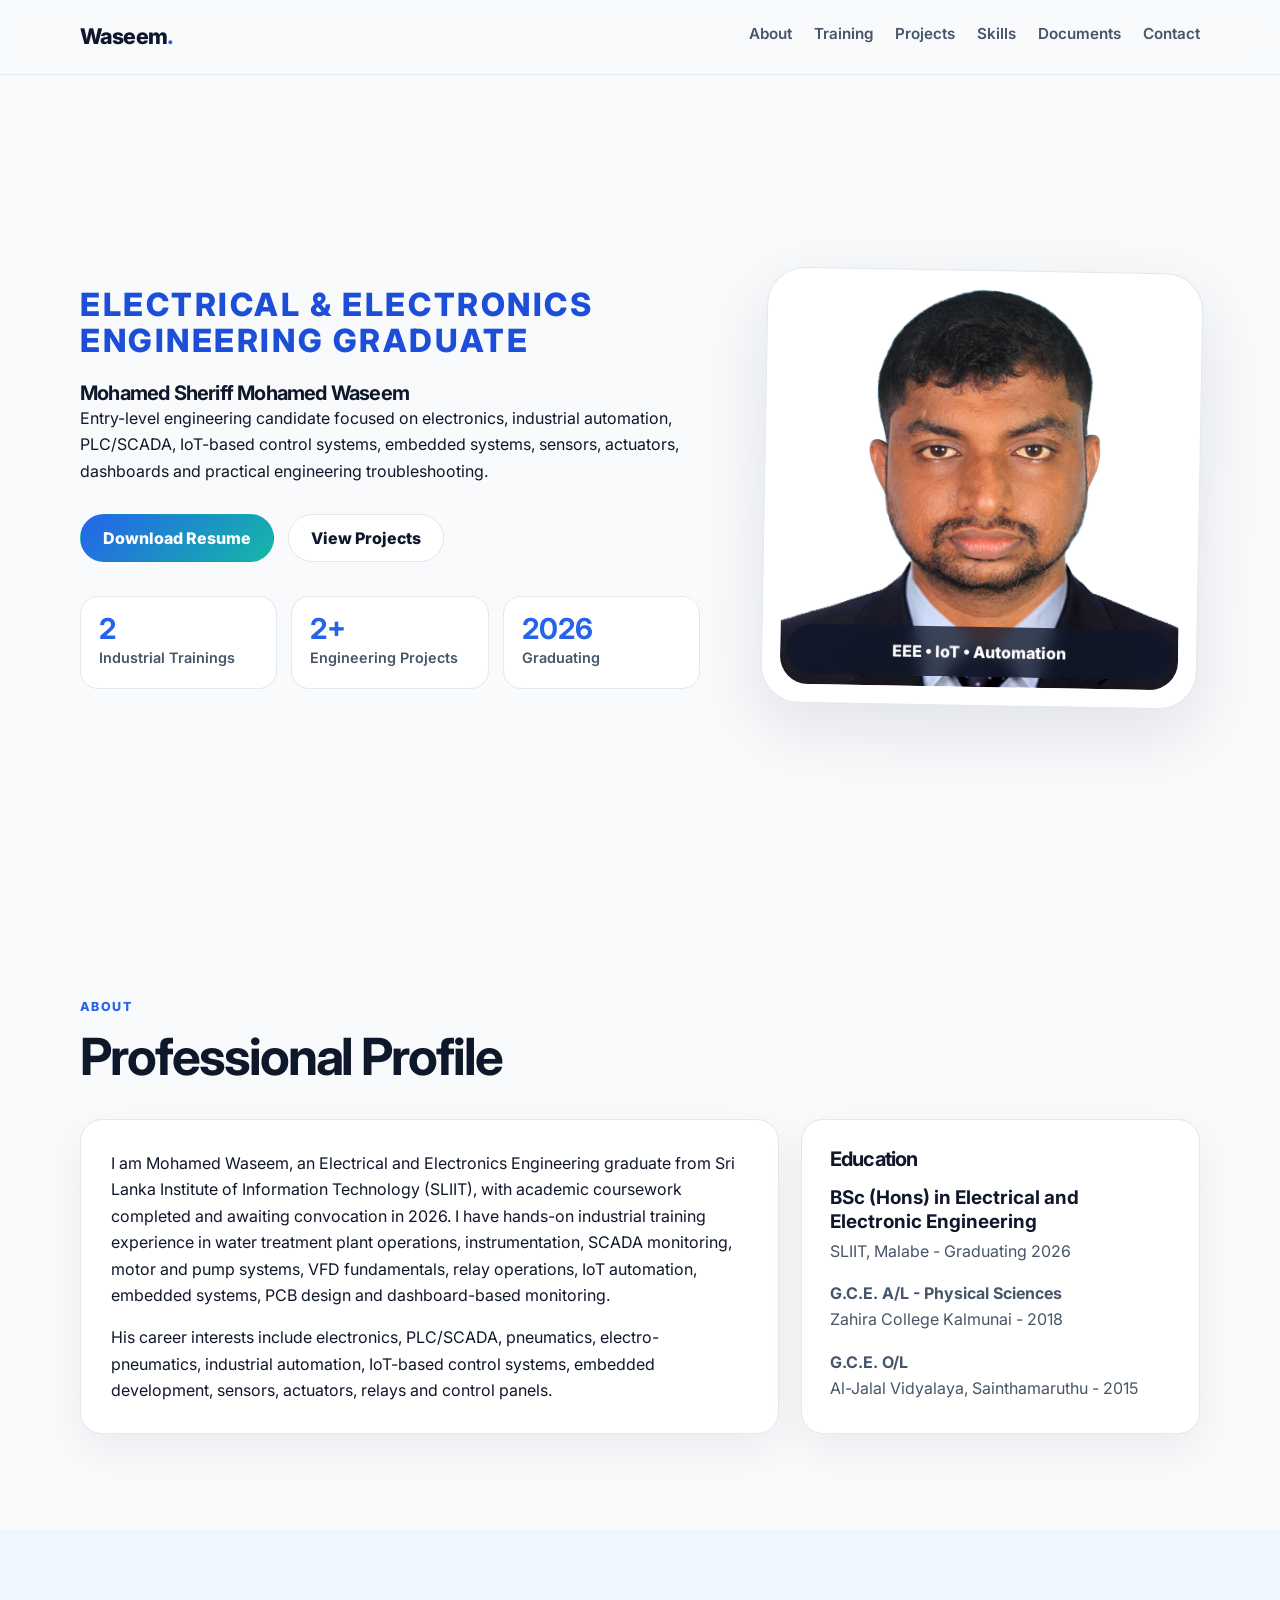
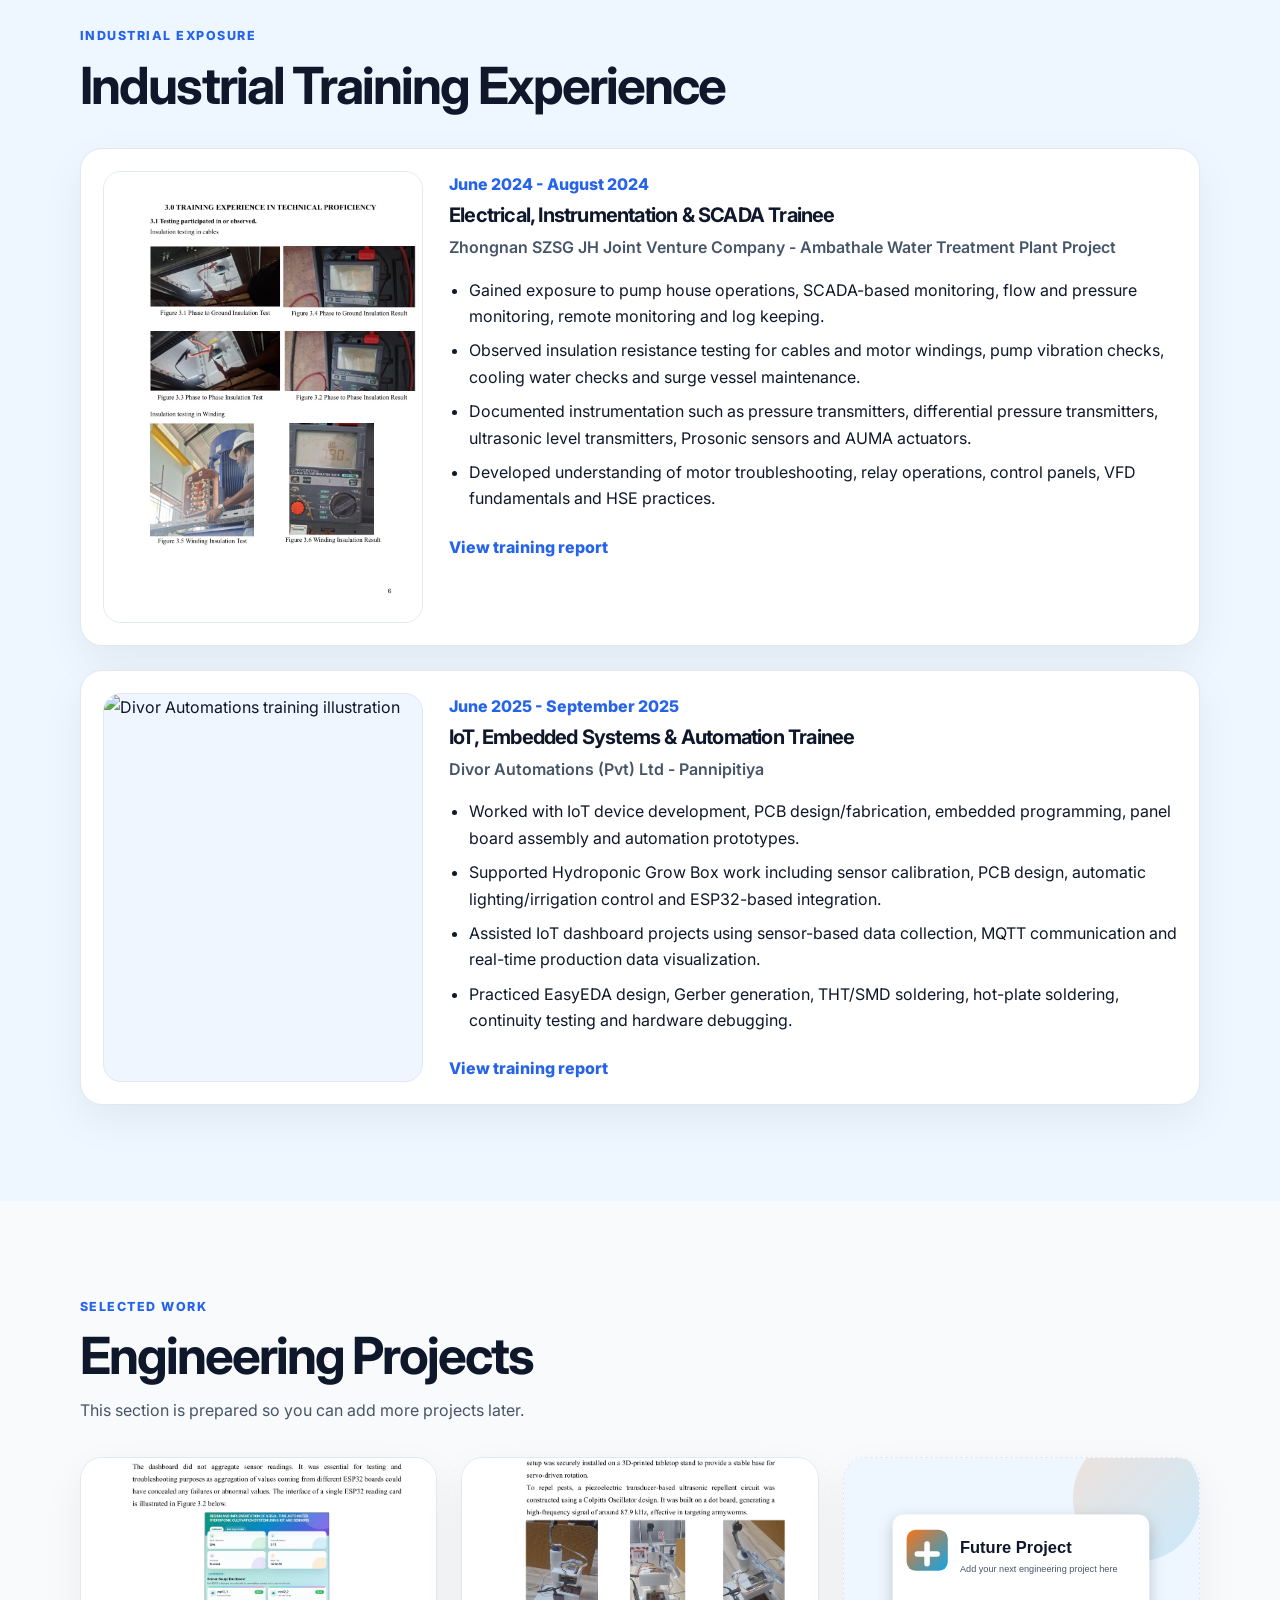
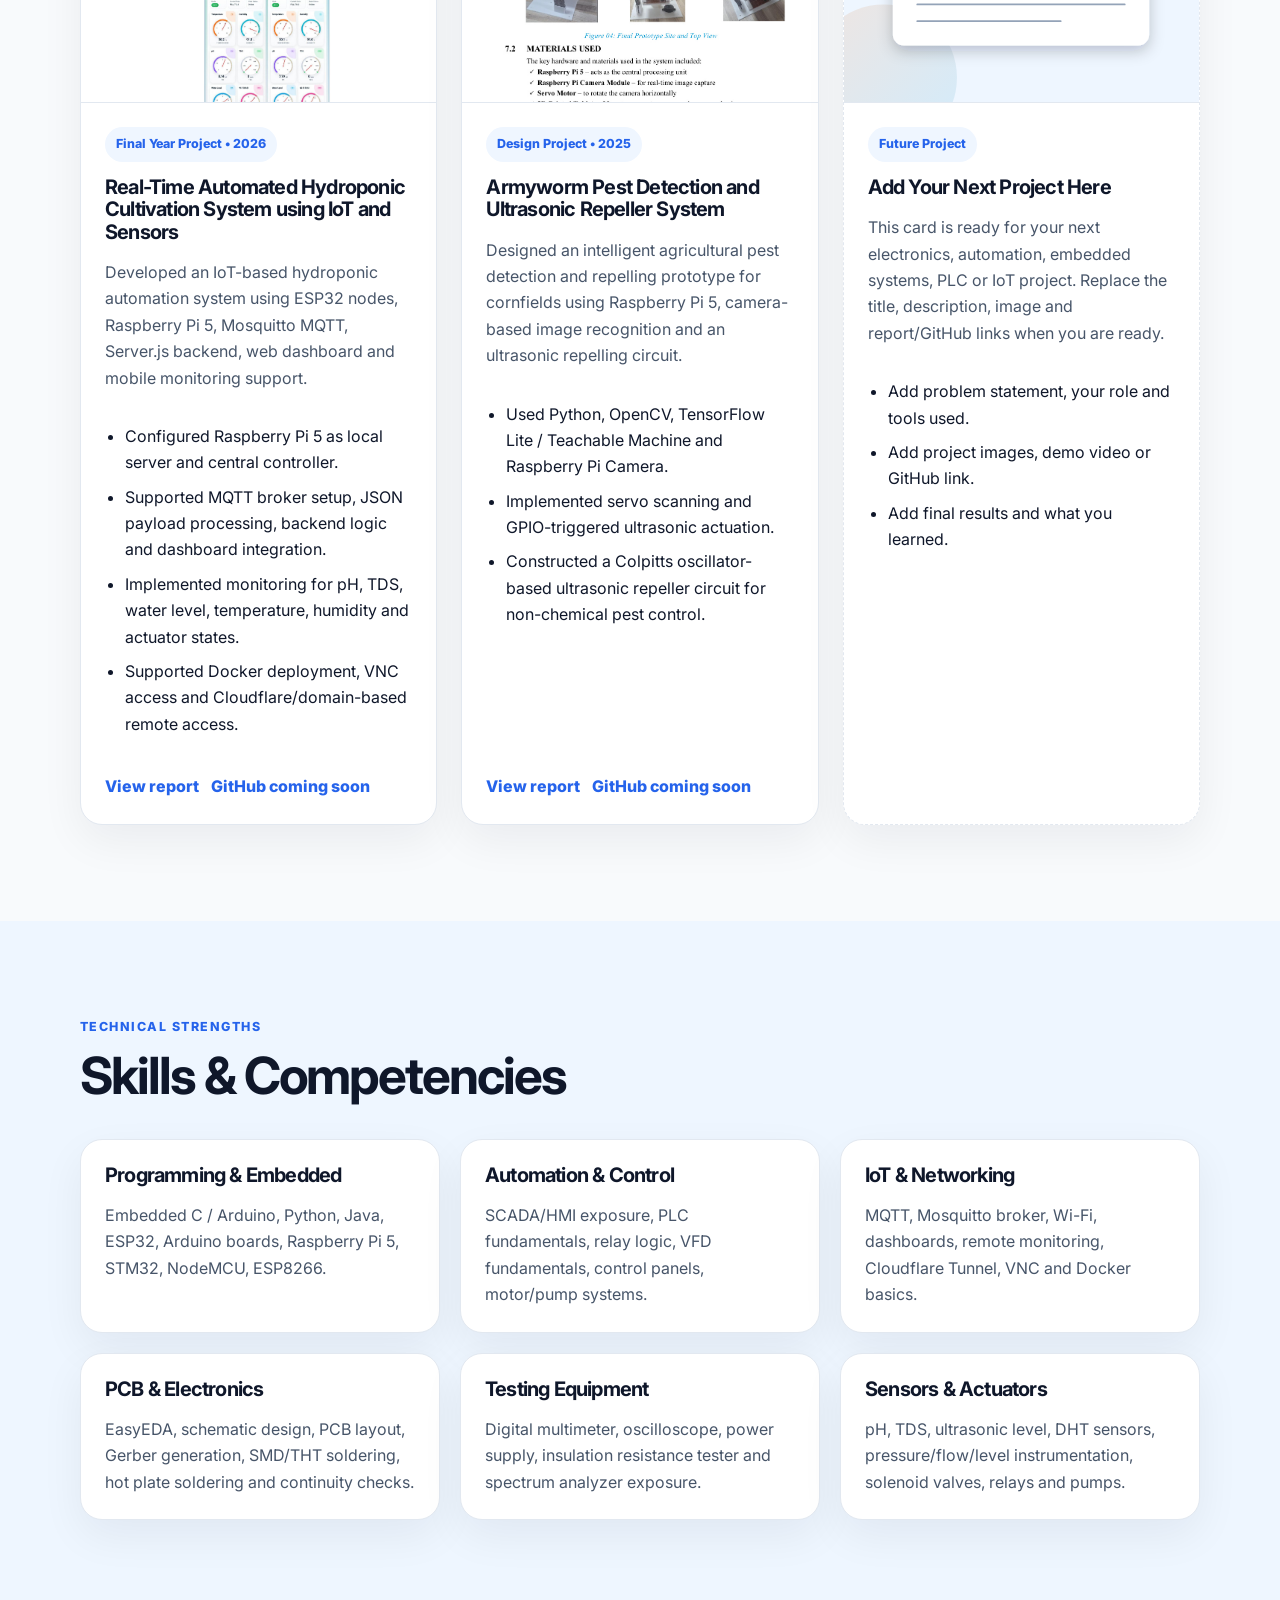
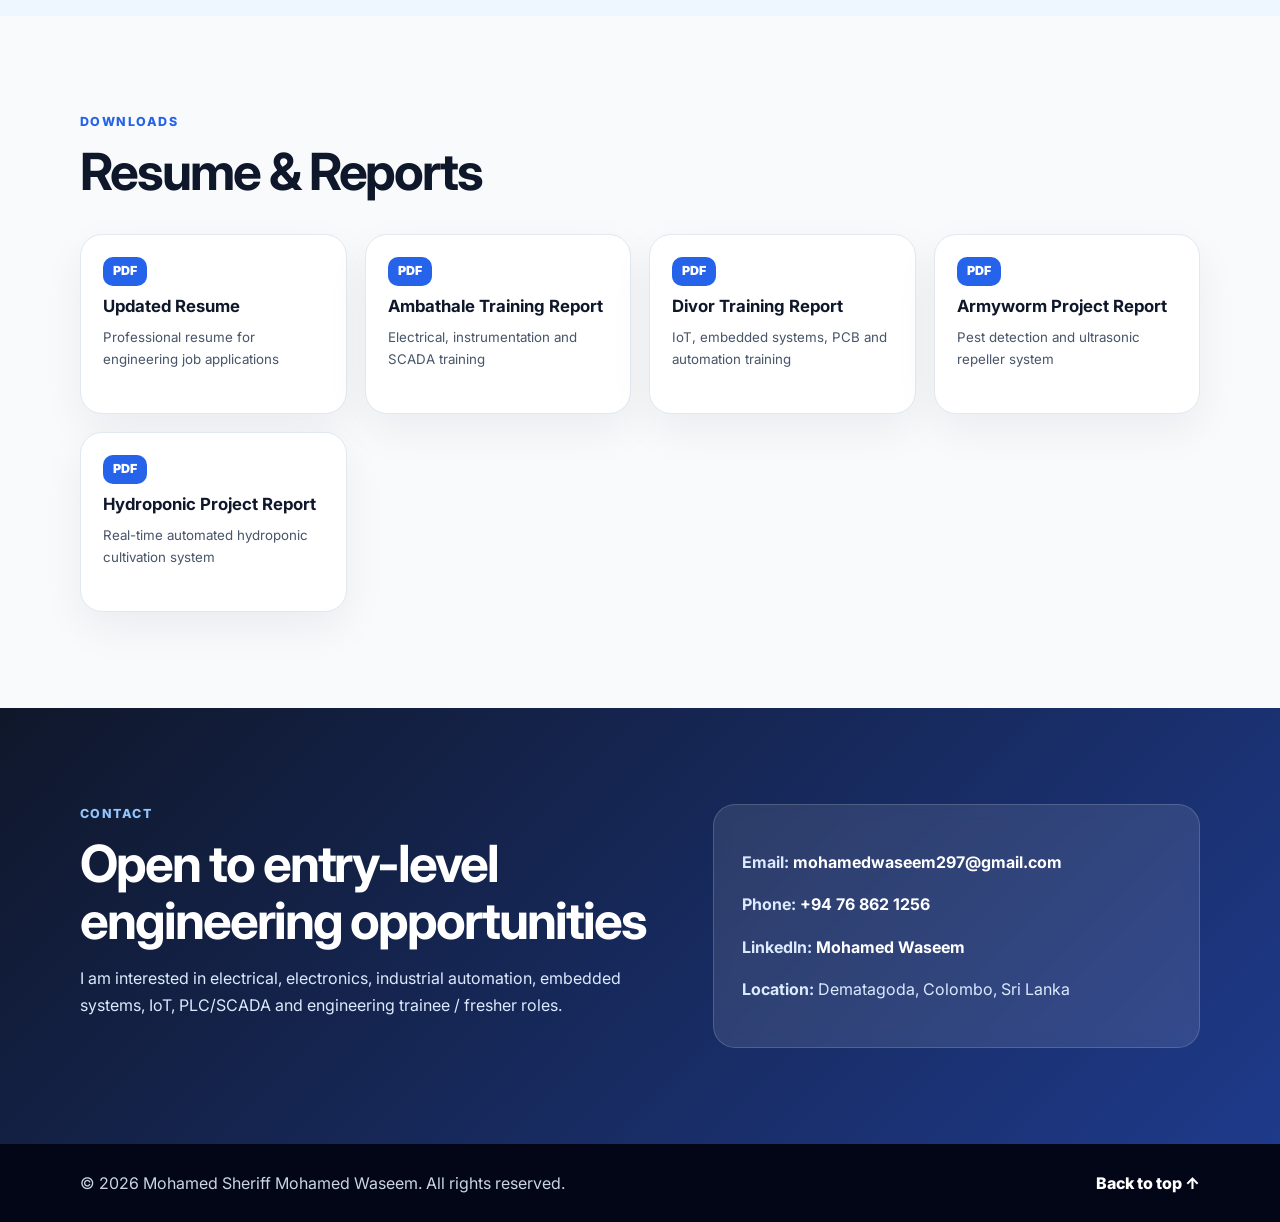
==== commit fe62353c: "Update index.html" ====
--- a/index.html
+++ b/index.html
@@ -29,7 +29,7 @@
   <main id="home">
     <section class="hero container">
       <div class="hero-copy">
-      <h1><p class="eyebrow hero-degree">Electrical & Electronics Engineering Graduate</p></h1>
+      <h1><p class="eyebrow hero-degree" style="font-size: 2rem;">Electrical & Electronics Engineering Graduate</p></h1>
         <p class="hero-summary">
           <h3>Mohamed Sheriff Mohamed Waseem</h3>Entry-level engineering candidate focused on electronics, industrial automation,
           PLC/SCADA, IoT-based control systems, embedded systems, sensors, actuators,
@@ -59,8 +59,8 @@
       <div class="about-grid">
         <div class="card large-card">
           <p>
-            Mohamed Sheriff Mohamed Waseem is an Electrical and Electronics Engineering graduate from Sri Lanka Institute of Information Technology (SLIIT),
-            with academic coursework completed and awaiting convocation in 2026. He has hands-on industrial training experience
+            I am Mohamed Waseem, an Electrical and Electronics Engineering graduate from Sri Lanka Institute of Information Technology (SLIIT),
+            with academic coursework completed and awaiting convocation in 2026. I have hands-on industrial training experience
             in water treatment plant operations, instrumentation, SCADA monitoring, motor and pump systems, VFD fundamentals,
             relay operations, IoT automation, embedded systems, PCB design and dashboard-based monitoring.
           </p>
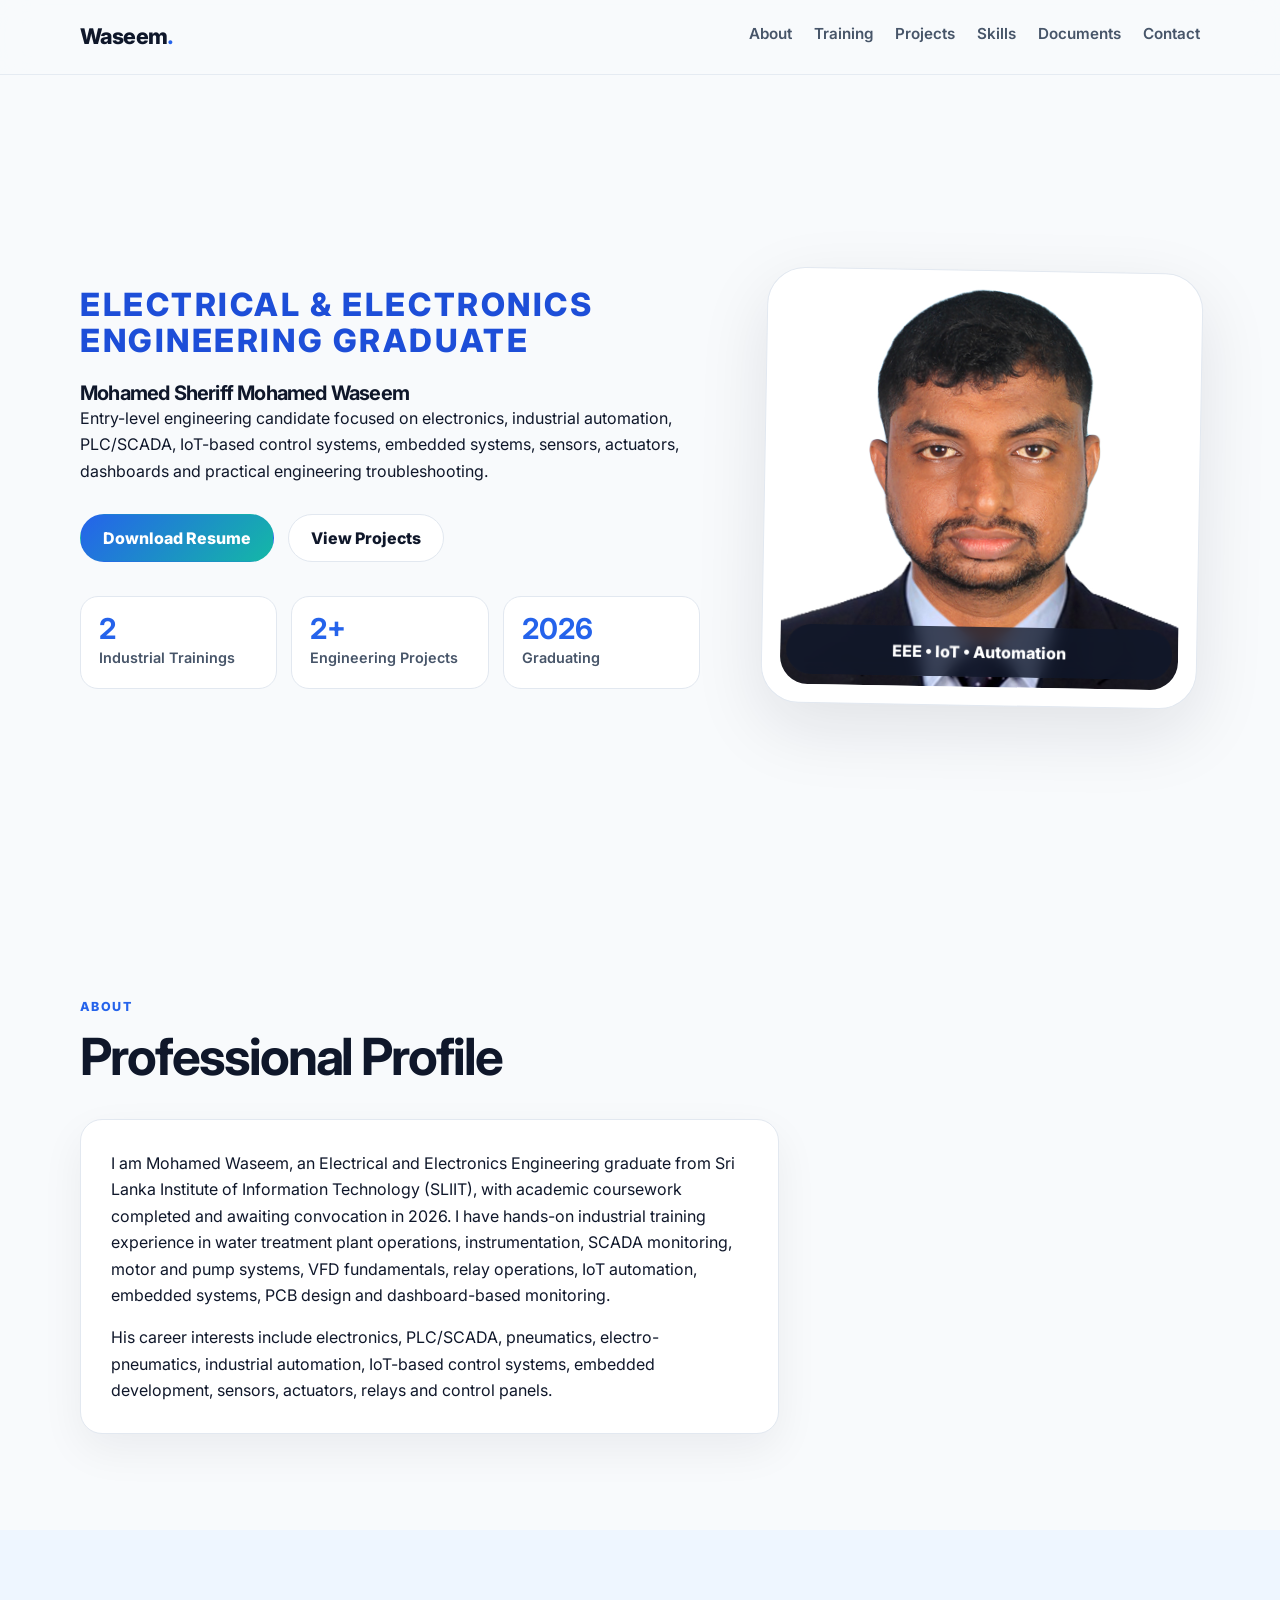
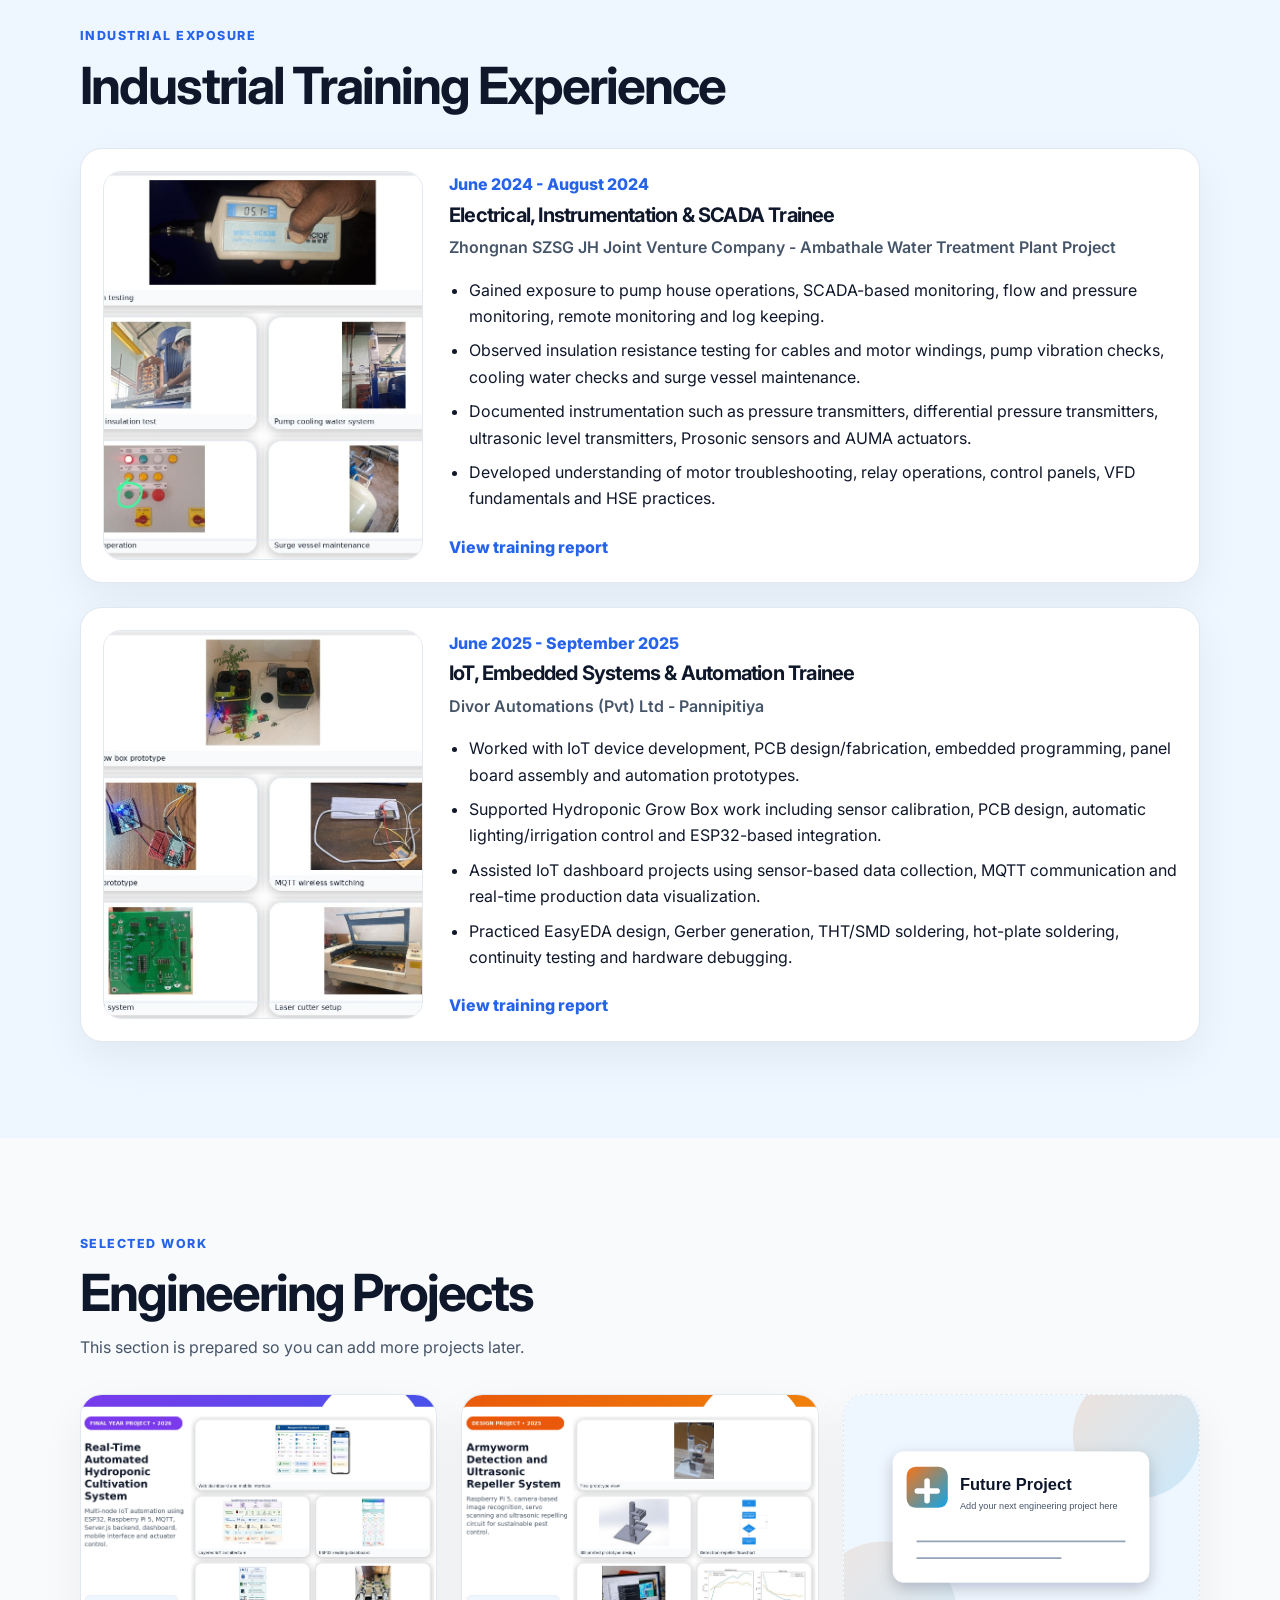
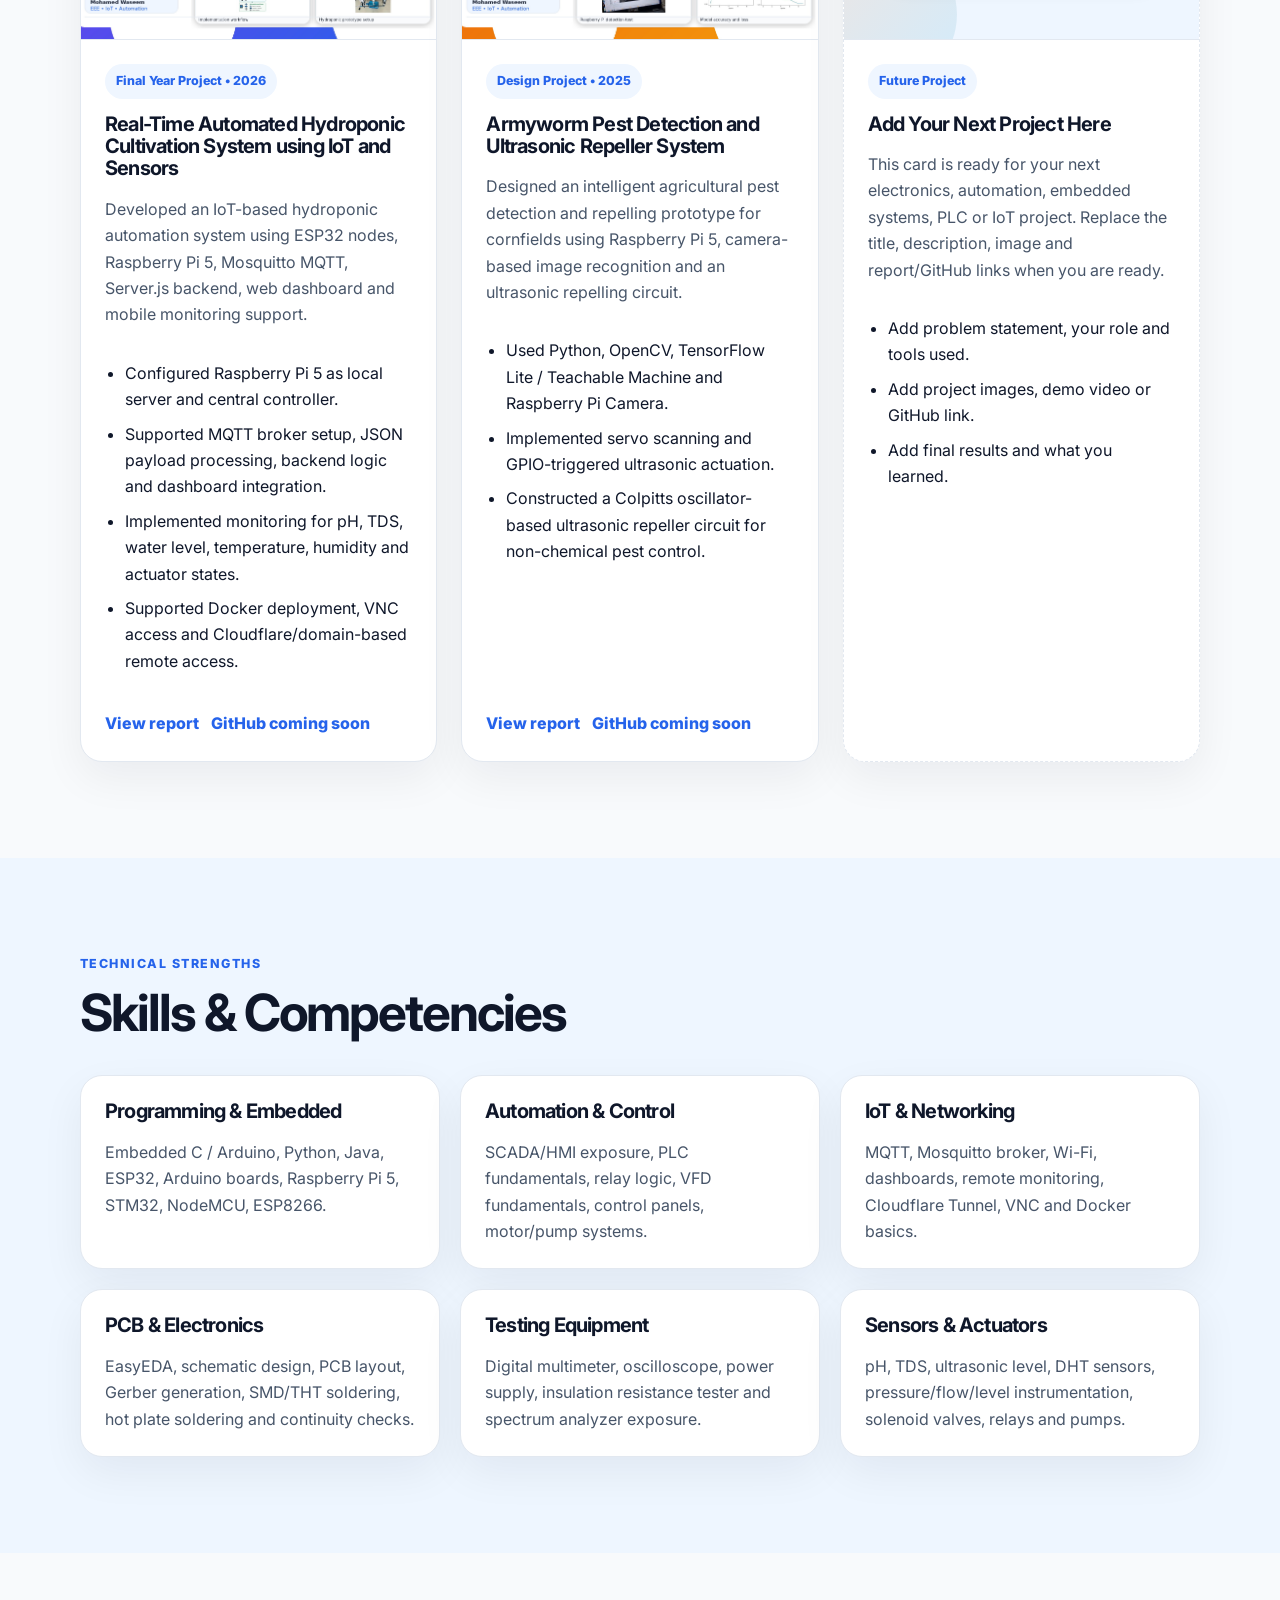
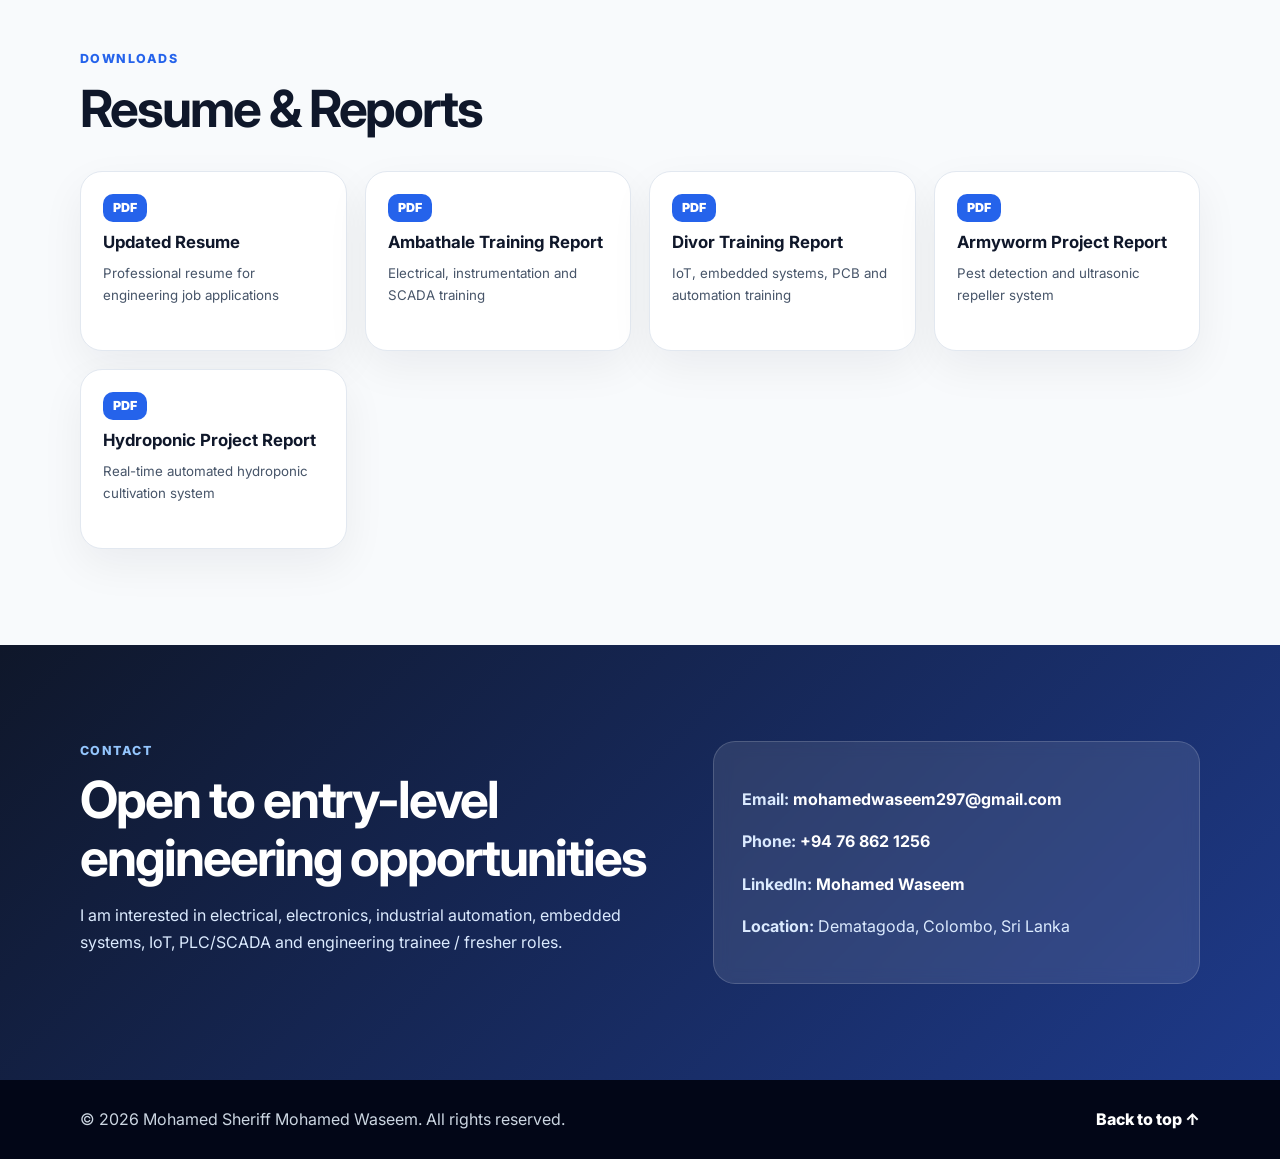
==== commit a34d41e7: "Update index.html" ====
--- a/index.html
+++ b/index.html
@@ -69,13 +69,7 @@
             IoT-based control systems, embedded development, sensors, actuators, relays and control panels.
           </p>
         </div>
-        <div class="info-list card">
-          <h3>Education</h3>
-          <p class="degree-item"><strong>BSc (Hons) in Electrical and Electronic Engineering</strong><br>SLIIT, Malabe - Graduating 2026</p>
-          <p><strong>G.C.E. A/L - Physical Sciences</strong><br>Zahira College Kalmunai - 2018</p>
-          <p><strong>G.C.E. O/L</strong><br>Al-Jalal Vidyalaya, Sainthamaruthu - 2015</p>
-        </div>
-      </div>
+     </div>
     </section>
 
     <section id="experience" class="section section-alt">
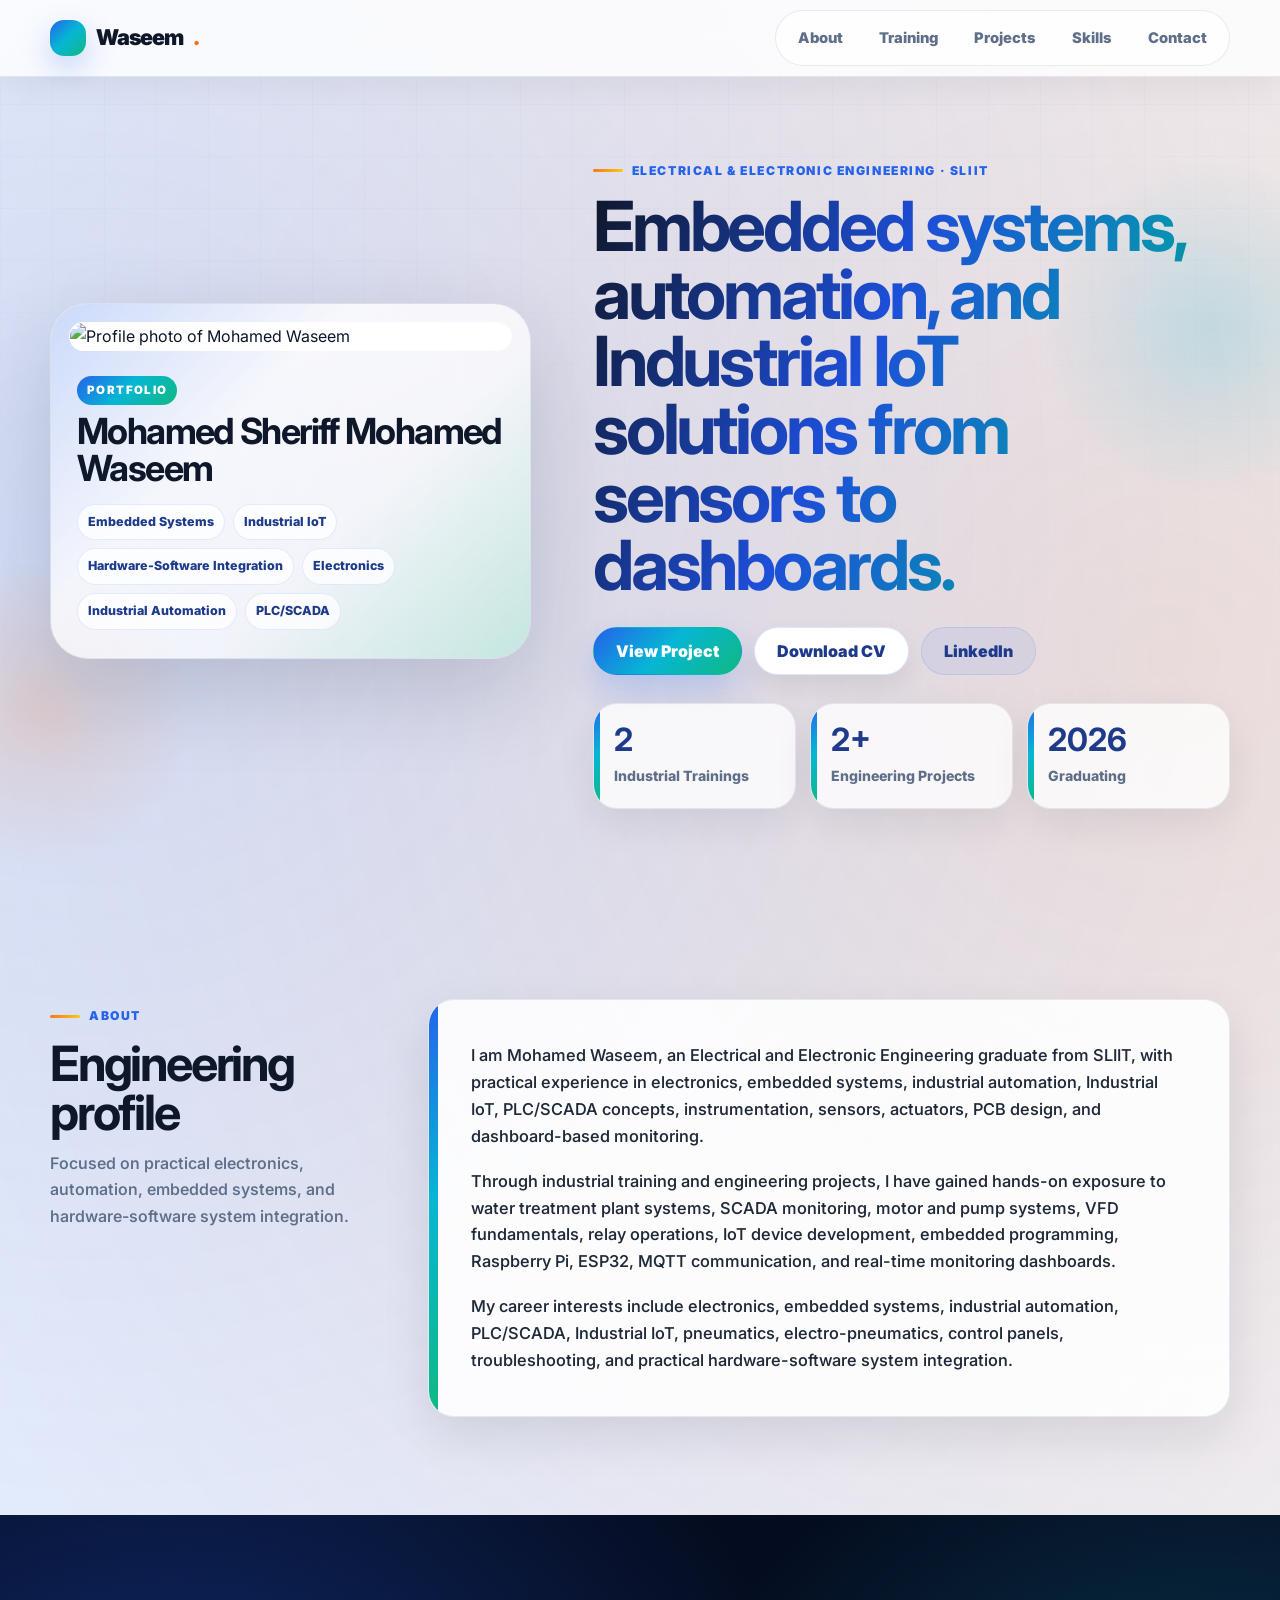
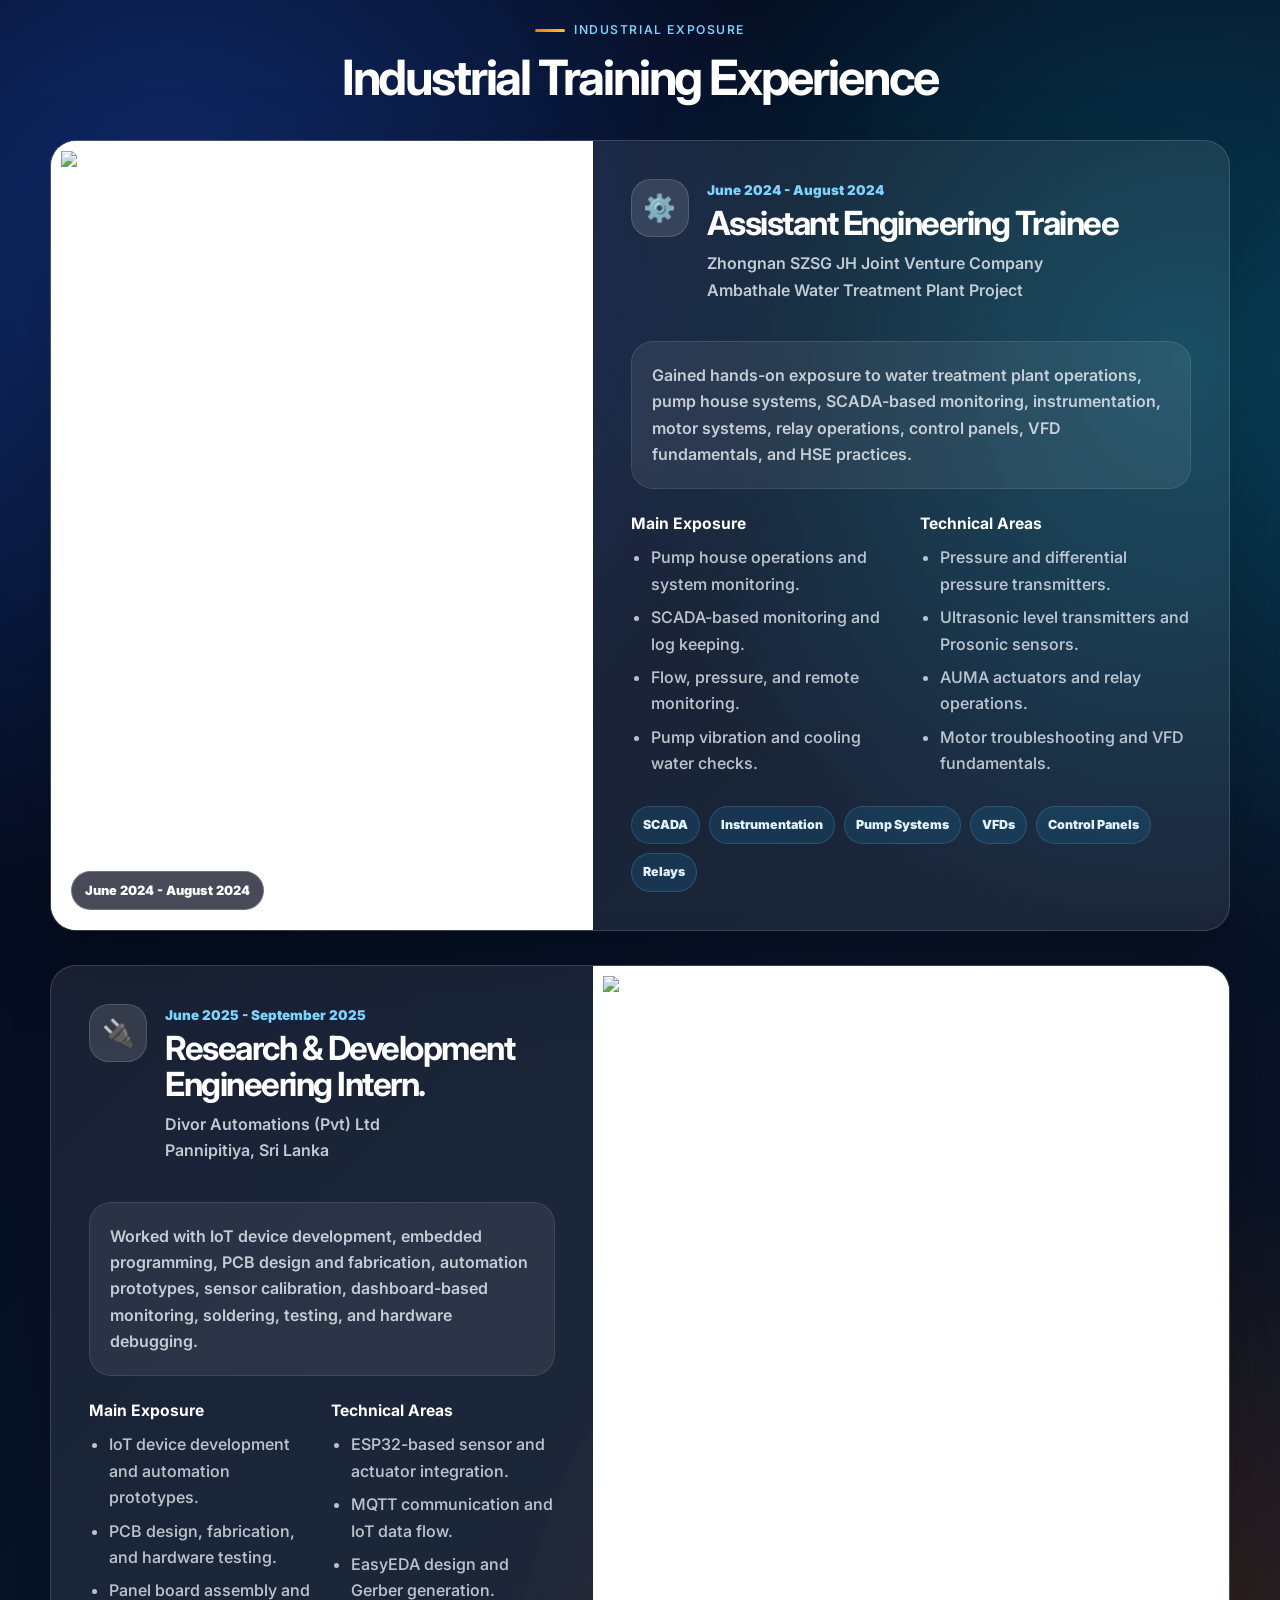
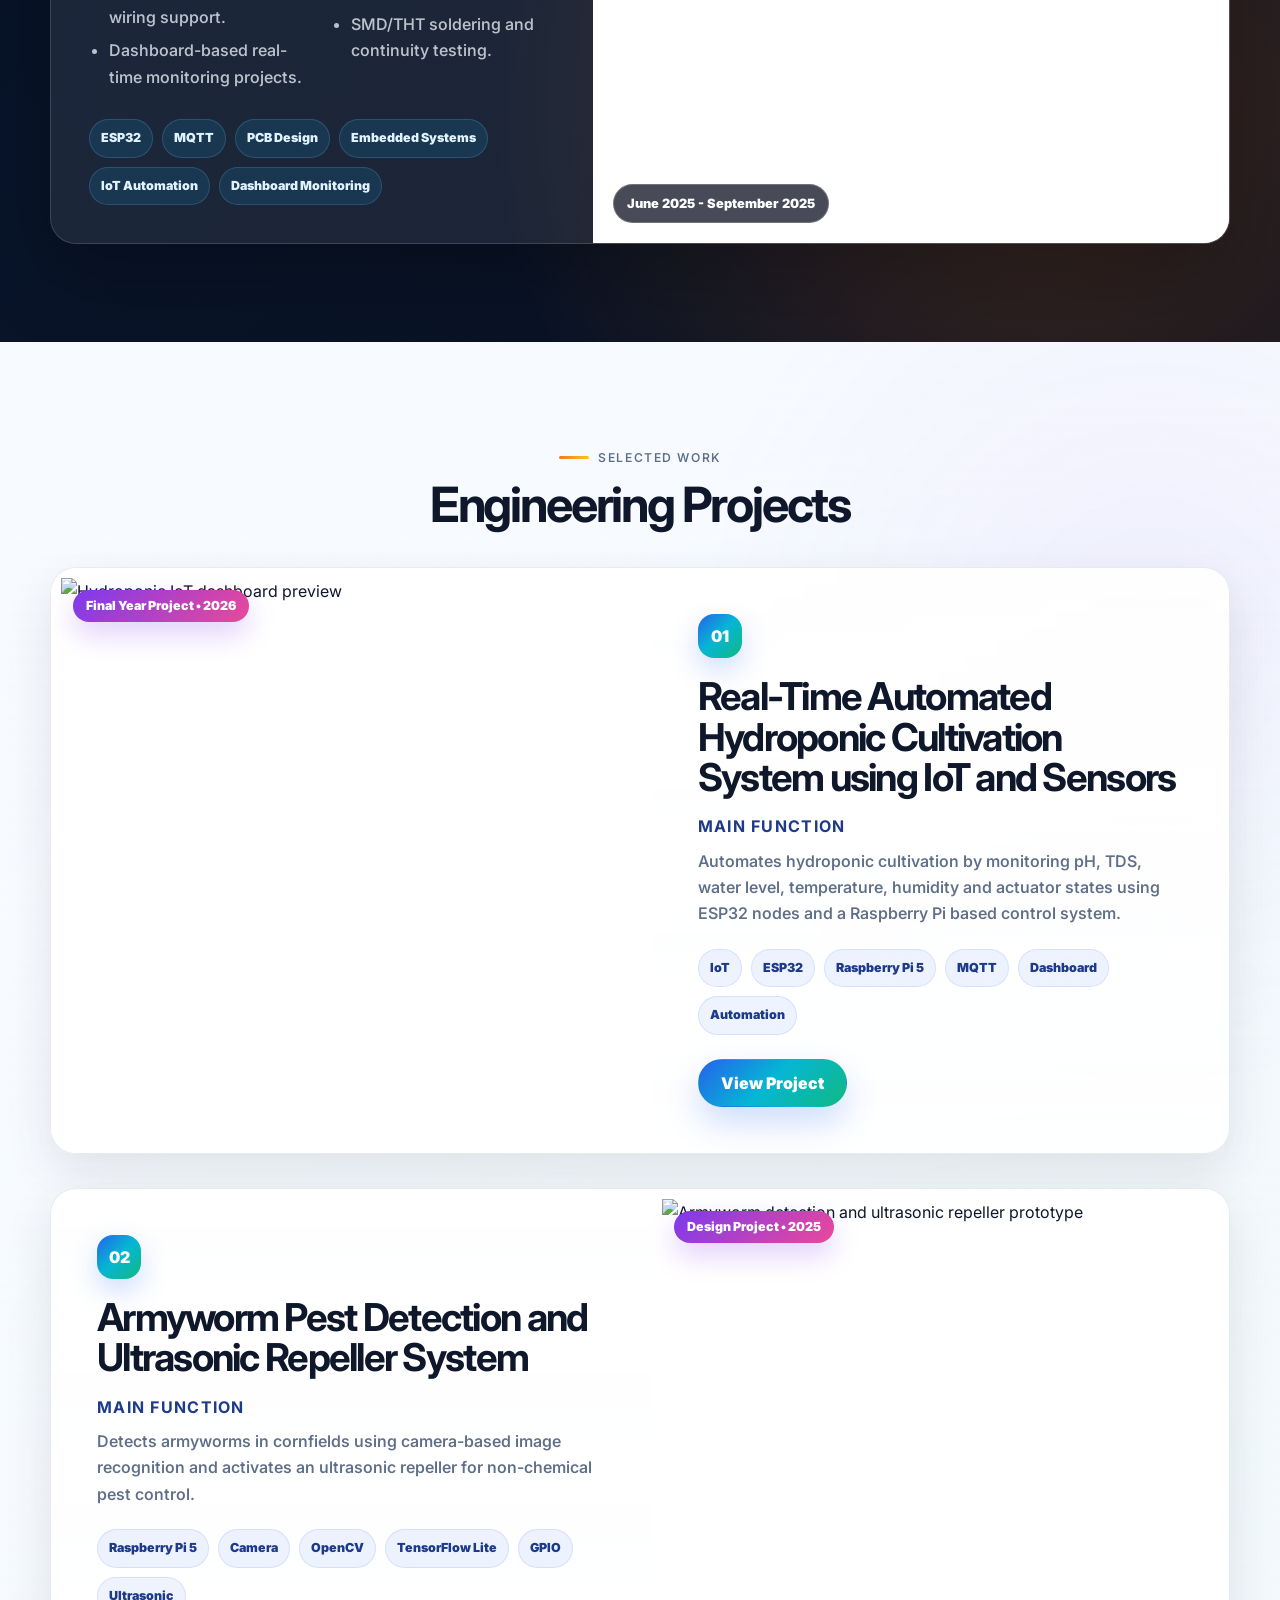
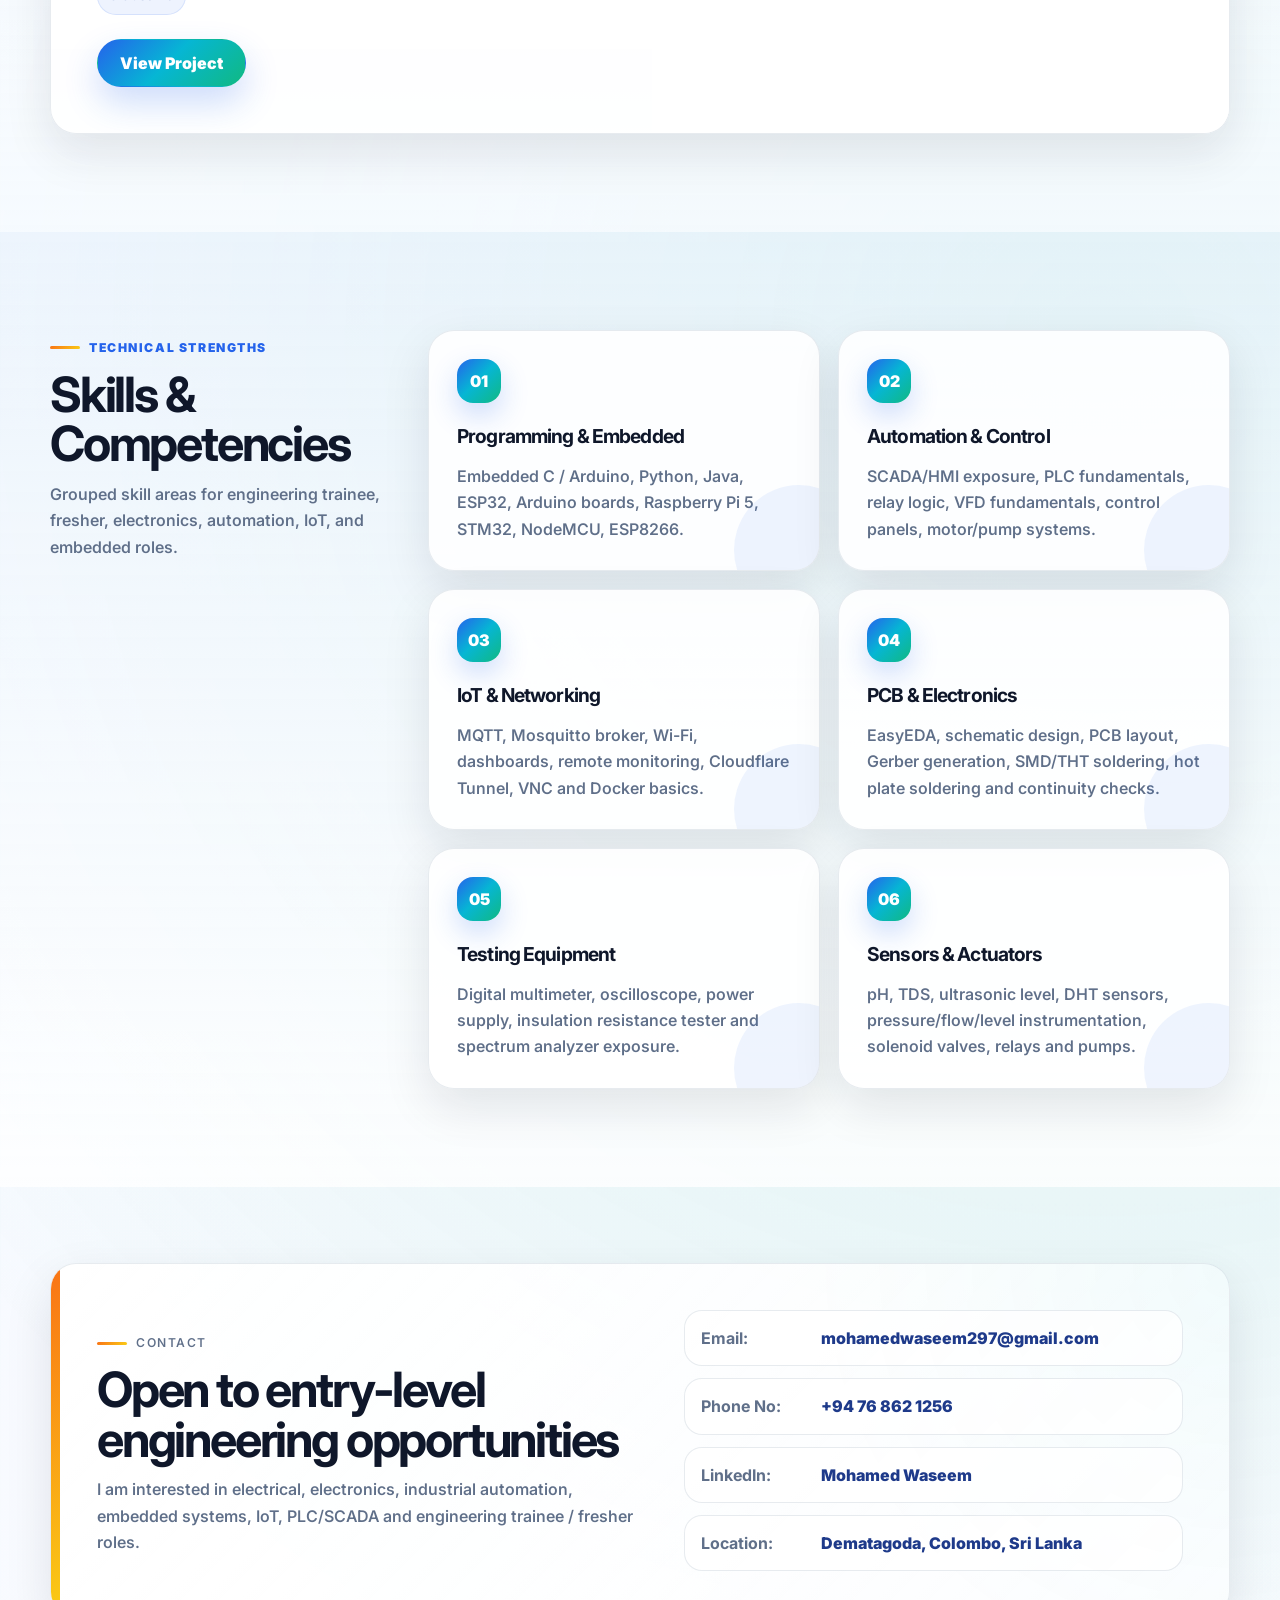
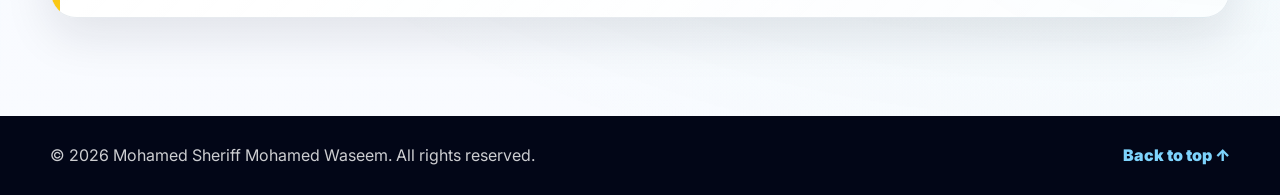
==== commit 705cc528: "Add files via upload" ====
--- a/index.html
+++ b/index.html
@@ -4,10 +4,10 @@
   <meta charset="UTF-8" />
   <meta name="viewport" content="width=device-width, initial-scale=1.0" />
   <meta name="description" content="Portfolio of Mohamed Sheriff Mohamed Waseem - Electrical and Electronics Engineering graduate focused on electronics, industrial automation, PLC/SCADA, embedded systems and IoT." />
-  <title>Mohamed Waseem | Electrical & Electronics Engineering Portfolio</title>
+  <title>Mohamed Waseem | Electrical & Electronic Engineering · SLIIT</title>
   <link rel="preconnect" href="https://fonts.googleapis.com">
   <link rel="preconnect" href="https://fonts.gstatic.com" crossorigin>
-  <link href="https://fonts.googleapis.com/css2?family=Inter:wght@400;500;600;700;800&display=swap" rel="stylesheet">
+  <link href="https://fonts.googleapis.com/css2?family=Inter:wght@400;500;600;700;800;900&display=swap" rel="stylesheet">
   <link rel="stylesheet" href="style.css" />
 </head>
 <body>
@@ -20,202 +20,278 @@
         <li><a href="#experience">Training</a></li>
         <li><a href="#projects">Projects</a></li>
         <li><a href="#skills">Skills</a></li>
-        <li><a href="#documents">Documents</a></li>
         <li><a href="#contact">Contact</a></li>
       </ul>
     </nav>
   </header>
 
   <main id="home">
-    <section class="hero container">
-      <div class="hero-copy">
-      <h1><p class="eyebrow hero-degree" style="font-size: 2rem;">Electrical & Electronics Engineering Graduate</p></h1>
-        <p class="hero-summary">
-          <h3>Mohamed Sheriff Mohamed Waseem</h3>Entry-level engineering candidate focused on electronics, industrial automation,
-          PLC/SCADA, IoT-based control systems, embedded systems, sensors, actuators,
-          dashboards and practical engineering troubleshooting.
-        </p>
-        <div class="hero-actions">
-          <a class="btn primary" href="resume.pdf" target="_blank" rel="noopener">Download Resume</a>
-          <a class="btn ghost" href="#projects">View Projects</a>
-        </div>
-        <div class="quick-stats" aria-label="Portfolio highlights">
-          <div><strong>2</strong><span>Industrial Trainings</span></div>
-          <div><strong>2+</strong><span>Engineering Projects</span></div>
-          <div><strong>2026</strong><span>Graduating</span></div>
-        </div>
-      </div>
-      <div class="hero-card">
-        <img src="images/profile.jpg" alt="Profile placeholder for Mohamed Waseem" />
-        <div class="hero-badge">EEE • IoT • Automation</div>
-      </div>
-    </section>
-
-    <section id="about" class="section container">
-      <div class="section-heading">
-        <p class="eyebrow">About</p>
-        <h2>Professional Profile</h2>
-      </div>
-      <div class="about-grid">
-        <div class="card large-card">
+    <section class="hero-shell">
+      <div class="container hero-layout">
+        <div class="hero-profile-card">
+          <div class="profile-image-frame">
+            <img src="images/profile.png" alt="Profile photo of Mohamed Waseem" />
+          </div>
+          <div class="profile-card-content">
+            <p class="profile-label">Portfolio</p>
+            <h2>Mohamed Sheriff Mohamed Waseem</h2>
+            <div class="profile-tags" aria-label="Profile focus areas">
+              <span>Embedded Systems</span>
+              <span>Industrial IoT</span>
+              <span>Hardware-Software Integration</span>
+              <span>Electronics</span>
+              <span>Industrial Automation</span>
+              <span>PLC/SCADA</span>
+            </div>
+          </div>
+        </div>
+
+        <div class="hero-content">
+          <p class="eyebrow">Electrical &amp; Electronic Engineering · SLIIT</p>
+          <h1>Embedded systems, automation, and Industrial IoT solutions from sensors to dashboards.</h1>
+          <div class="hero-actions">
+            <a class="btn primary" href="#projects">View Project</a>
+            <a class="btn secondary" href="resume.pdf" target="_blank" rel="noopener">Download CV</a>
+            <a class="btn text-btn" href="http://www.linkedin.com/in/mohamed-waseem-2722222a2" target="_blank" rel="noopener">LinkedIn</a>
+          </div>
+          <div class="stat-strip" aria-label="Portfolio highlights">
+            <div><strong>2</strong><span>Industrial Trainings</span></div>
+            <div><strong>2+</strong><span>Engineering Projects</span></div>
+            <div><strong>2026</strong><span>Graduating</span></div>
+          </div>
+        </div>
+      </div>
+    </section>
+
+    <section id="about" class="section about-section">
+      <div class="container split-section">
+        <div class="section-intro sticky-intro">
+          <p class="eyebrow">About</p>
+          <h2>Engineering profile</h2>
+          <p class="intro-text">Focused on practical electronics, automation, embedded systems, and hardware-software system integration.</p>
+        </div>
+        <div class="about-panel card">
           <p>
-            I am Mohamed Waseem, an Electrical and Electronics Engineering graduate from Sri Lanka Institute of Information Technology (SLIIT),
-            with academic coursework completed and awaiting convocation in 2026. I have hands-on industrial training experience
-            in water treatment plant operations, instrumentation, SCADA monitoring, motor and pump systems, VFD fundamentals,
-            relay operations, IoT automation, embedded systems, PCB design and dashboard-based monitoring.
+            I am Mohamed Waseem, an Electrical and Electronic Engineering graduate from SLIIT,
+            with practical experience in electronics, embedded systems, industrial automation,
+            Industrial IoT, PLC/SCADA concepts, instrumentation, sensors, actuators, PCB design,
+            and dashboard-based monitoring.
           </p>
+
           <p>
-            His career interests include electronics, PLC/SCADA, pneumatics, electro-pneumatics, industrial automation,
-            IoT-based control systems, embedded development, sensors, actuators, relays and control panels.
+            Through industrial training and engineering projects, I have gained hands-on exposure
+            to water treatment plant systems, SCADA monitoring, motor and pump systems,
+            VFD fundamentals, relay operations, IoT device development, embedded programming,
+            Raspberry Pi, ESP32, MQTT communication, and real-time monitoring dashboards.
           </p>
-        </div>
-     </div>
-    </section>
-
-    <section id="experience" class="section section-alt">
+
+          <p>
+            My career interests include electronics, embedded systems, industrial automation,
+            PLC/SCADA, Industrial IoT, pneumatics, electro-pneumatics, control panels,
+            troubleshooting, and practical hardware-software system integration.
+          </p>
+        </div>
+      </div>
+    </section>
+
+    <section id="experience" class="section section-dark">
       <div class="container">
-        <div class="section-heading">
+        <div class="section-heading centered light-heading">
           <p class="eyebrow">Industrial Exposure</p>
           <h2>Industrial Training Experience</h2>
         </div>
-        <div class="timeline">
-          <article class="timeline-item card">
-            <img src="images/ambathale-training.jpg" alt="Ambathale Water Treatment Plant training preview" />
-            <div>
-              <p class="date">June 2024 - August 2024</p>
-              <h3>Electrical, Instrumentation & SCADA Trainee</h3>
-              <p class="company">Zhongnan SZSG JH Joint Venture Company - Ambathale Water Treatment Plant Project</p>
-              <ul>
-                <li>Gained exposure to pump house operations, SCADA-based monitoring, flow and pressure monitoring, remote monitoring and log keeping.</li>
-                <li>Observed insulation resistance testing for cables and motor windings, pump vibration checks, cooling water checks and surge vessel maintenance.</li>
-                <li>Documented instrumentation such as pressure transmitters, differential pressure transmitters, ultrasonic level transmitters, Prosonic sensors and AUMA actuators.</li>
-                <li>Developed understanding of motor troubleshooting, relay operations, control panels, VFD fundamentals and HSE practices.</li>
-              </ul>
-              <a class="text-link" href="docs/Ambathale_Industrial_Training_Report.pdf" target="_blank" rel="noopener">View training report</a>
+
+        <div class="timeline-showcase">
+          <article class="training-story card glass-card">
+            <div class="training-media">
+              <img class="js-lightbox" src="images/ambathale-training.png" alt="Ambathale Water Treatment Plant Project training" />
+              <span class="media-badge">June 2024 - August 2024</span>
+            </div>
+            <div class="training-body">
+              <div class="training-heading">
+                <span class="experience-icon">⚙️</span>
+                <div>
+                  <p class="experience-date">June 2024 - August 2024</p>
+                  <h3>Assistant Engineering Trainee</h3>
+                  <p class="experience-company">
+                    Zhongnan SZSG JH Joint Venture Company<br>
+                    Ambathale Water Treatment Plant Project
+                  </p>
+                </div>
+              </div>
+
+              <div class="experience-summary">
+                <p>
+                  Gained hands-on exposure to water treatment plant operations, pump house systems,
+                  SCADA-based monitoring, instrumentation, motor systems, relay operations,
+                  control panels, VFD fundamentals, and HSE practices.
+                </p>
+              </div>
+
+              <div class="experience-columns">
+                <div>
+                  <h4>Main Exposure</h4>
+                  <ul>
+                    <li>Pump house operations and system monitoring.</li>
+                    <li>SCADA-based monitoring and log keeping.</li>
+                    <li>Flow, pressure, and remote monitoring.</li>
+                    <li>Pump vibration and cooling water checks.</li>
+                  </ul>
+                </div>
+
+                <div>
+                  <h4>Technical Areas</h4>
+                  <ul>
+                    <li>Pressure and differential pressure transmitters.</li>
+                    <li>Ultrasonic level transmitters and Prosonic sensors.</li>
+                    <li>AUMA actuators and relay operations.</li>
+                    <li>Motor troubleshooting and VFD fundamentals.</li>
+                  </ul>
+                </div>
+              </div>
+
+              <div class="experience-tags">
+                <span>SCADA</span>
+                <span>Instrumentation</span>
+                <span>Pump Systems</span>
+                <span>VFDs</span>
+                <span>Control Panels</span>
+                <span>Relays</span>
+              </div>
             </div>
           </article>
 
-          <article class="timeline-item card">
-            <img src="images/divor-training.jpg" alt="Divor Automations training illustration" />
-            <div>
-              <p class="date">June 2025 - September 2025</p>
-              <h3>IoT, Embedded Systems & Automation Trainee</h3>
-              <p class="company">Divor Automations (Pvt) Ltd - Pannipitiya</p>
-              <ul>
-                <li>Worked with IoT device development, PCB design/fabrication, embedded programming, panel board assembly and automation prototypes.</li>
-                <li>Supported Hydroponic Grow Box work including sensor calibration, PCB design, automatic lighting/irrigation control and ESP32-based integration.</li>
-                <li>Assisted IoT dashboard projects using sensor-based data collection, MQTT communication and real-time production data visualization.</li>
-                <li>Practiced EasyEDA design, Gerber generation, THT/SMD soldering, hot-plate soldering, continuity testing and hardware debugging.</li>
-              </ul>
-              <a class="text-link" href="docs/Divor_Industrial_Training_Report.pdf" target="_blank" rel="noopener">View training report</a>
+          <article class="training-story card glass-card reverse-story">
+            <div class="training-media">
+              <img class="js-lightbox" src="images/divor-training.png" alt="Divor Automations training" />
+              <span class="media-badge">June 2025 - September 2025</span>
+            </div>
+            <div class="training-body">
+              <div class="training-heading">
+                <span class="experience-icon">🔌</span>
+                <div>
+                  <p class="experience-date">June 2025 - September 2025</p>
+                  <h3>Research &amp; Development Engineering Intern.</h3>
+                  <p class="experience-company">
+                    Divor Automations (Pvt) Ltd<br>
+                    Pannipitiya, Sri Lanka
+                  </p>
+                </div>
+              </div>
+
+              <div class="experience-summary">
+                <p>
+                  Worked with IoT device development, embedded programming, PCB design and fabrication,
+                  automation prototypes, sensor calibration, dashboard-based monitoring,
+                  soldering, testing, and hardware debugging.
+                </p>
+              </div>
+
+              <div class="experience-columns">
+                <div>
+                  <h4>Main Exposure</h4>
+                  <ul>
+                    <li>IoT device development and automation prototypes.</li>
+                    <li>PCB design, fabrication, and hardware testing.</li>
+                    <li>Panel board assembly and wiring support.</li>
+                    <li>Dashboard-based real-time monitoring projects.</li>
+                  </ul>
+                </div>
+
+                <div>
+                  <h4>Technical Areas</h4>
+                  <ul>
+                    <li>ESP32-based sensor and actuator integration.</li>
+                    <li>MQTT communication and IoT data flow.</li>
+                    <li>EasyEDA design and Gerber generation.</li>
+                    <li>SMD/THT soldering and continuity testing.</li>
+                  </ul>
+                </div>
+              </div>
+
+              <div class="experience-tags">
+                <span>ESP32</span>
+                <span>MQTT</span>
+                <span>PCB Design</span>
+                <span>Embedded Systems</span>
+                <span>IoT Automation</span>
+                <span>Dashboard Monitoring</span>
+              </div>
             </div>
           </article>
         </div>
       </div>
     </section>
 
-    <section id="projects" class="section container">
-      <div class="section-heading">
-        <p class="eyebrow">Selected Work</p>
-        <h2>Engineering Projects</h2>
-        <p class="section-note">This section is prepared so you can add more projects later.</p>
-      </div>
-      <div class="project-grid">
-        <article class="project-card card">
-          <img src="images/hydroponic-dashboard.jpg" alt="Hydroponic IoT dashboard preview" />
-          <div class="project-content">
-            <span class="pill">Final Year Project • 2026</span>
-            <h3>Real-Time Automated Hydroponic Cultivation System using IoT and Sensors</h3>
-            <p>
-              Developed an IoT-based hydroponic automation system using ESP32 nodes, Raspberry Pi 5,
-              Mosquitto MQTT, Server.js backend, web dashboard and mobile monitoring support.
-            </p>
-            <ul>
-              <li>Configured Raspberry Pi 5 as local server and central controller.</li>
-              <li>Supported MQTT broker setup, JSON payload processing, backend logic and dashboard integration.</li>
-              <li>Implemented monitoring for pH, TDS, water level, temperature, humidity and actuator states.</li>
-              <li>Supported Docker deployment, VNC access and Cloudflare/domain-based remote access.</li>
-            </ul>
-            <div class="project-links">
-              <a href="docs/Hydroponic_Cultivation_System_Project_Report.pdf" target="_blank" rel="noopener">View report</a>
-              <a href="#" aria-label="GitHub link coming soon">GitHub coming soon</a>
-            </div>
-          </div>
-        </article>
-
-        <article class="project-card card">
-          <img src="images/armyworm-project.jpg" alt="Armyworm detection and ultrasonic repeller prototype" />
-          <div class="project-content">
-            <span class="pill">Design Project • 2025</span>
-            <h3>Armyworm Pest Detection and Ultrasonic Repeller System</h3>
-            <p>
-              Designed an intelligent agricultural pest detection and repelling prototype for cornfields using
-              Raspberry Pi 5, camera-based image recognition and an ultrasonic repelling circuit.
-            </p>
-            <ul>
-              <li>Used Python, OpenCV, TensorFlow Lite / Teachable Machine and Raspberry Pi Camera.</li>
-              <li>Implemented servo scanning and GPIO-triggered ultrasonic actuation.</li>
-              <li>Constructed a Colpitts oscillator-based ultrasonic repeller circuit for non-chemical pest control.</li>
-            </ul>
-            <div class="project-links">
-              <a href="docs/Armyworm_Pest_Detection_Project_Report.pdf" target="_blank" rel="noopener">View report</a>
-              <a href="#" aria-label="GitHub link coming soon">GitHub coming soon</a>
-            </div>
-          </div>
-        </article>
-
-        <article class="project-card card future-card">
-          <img src="images/future-project.svg" alt="Future project placeholder" />
-          <div class="project-content">
-            <span class="pill">Future Project</span>
-            <h3>Add Your Next Project Here</h3>
-            <p>
-              This card is ready for your next electronics, automation, embedded systems, PLC or IoT project.
-              Replace the title, description, image and report/GitHub links when you are ready.
-            </p>
-            <ul>
-              <li>Add problem statement, your role and tools used.</li>
-              <li>Add project images, demo video or GitHub link.</li>
-              <li>Add final results and what you learned.</li>
-            </ul>
-          </div>
-        </article>
-      </div>
-    </section>
-
-    <section id="skills" class="section section-alt">
+    <section id="projects" class="section projects-section">
       <div class="container">
-        <div class="section-heading">
+        <div class="section-heading centered">
+          <p class="eyebrow">Selected Work</p>
+          <h2>Engineering Projects</h2>
+        </div>
+
+        <div class="featured-projects">
+          <article class="featured-project card">
+            <div class="project-image-wrap">
+              <img class="js-lightbox" src="images/hydroponic-dashboard.png" alt="Hydroponic IoT dashboard preview" />
+              <span class="pill floating-pill">Final Year Project • 2026</span>
+            </div>
+            <div class="project-detail">
+              <span class="section-number">01</span>
+              <h3>Real-Time Automated Hydroponic Cultivation System using IoT and Sensors</h3>
+              <h4>Main Function</h4>
+              <p>
+                Automates hydroponic cultivation by monitoring pH, TDS, water level, temperature, humidity and actuator states using ESP32 nodes and a Raspberry Pi based control system.
+              </p>
+              <div class="tag-list" aria-label="Hydroponic project tags">
+                <span>IoT</span><span>ESP32</span><span>Raspberry Pi 5</span><span>MQTT</span><span>Dashboard</span><span>Automation</span>
+              </div>
+              <a class="btn primary project-btn" href="project-hydroponic.html" target="_blank" rel="noopener">View Project</a>
+            </div>
+          </article>
+
+          <article class="featured-project card project-reverse">
+            <div class="project-image-wrap">
+              <img class="js-lightbox" src="images/armyworm-project.png" alt="Armyworm detection and ultrasonic repeller prototype" />
+              <span class="pill floating-pill">Design Project • 2025</span>
+            </div>
+            <div class="project-detail">
+              <span class="section-number">02</span>
+              <h3>Armyworm Pest Detection and Ultrasonic Repeller System</h3>
+              <h4>Main Function</h4>
+              <p>
+                Detects armyworms in cornfields using camera-based image recognition and activates an ultrasonic repeller for non-chemical pest control.
+              </p>
+              <div class="tag-list" aria-label="Armyworm project tags">
+                <span>Raspberry Pi 5</span><span>Camera</span><span>OpenCV</span><span>TensorFlow Lite</span><span>GPIO</span><span>Ultrasonic</span>
+              </div>
+              <a class="btn primary project-btn" href="project-armyworm.html" target="_blank" rel="noopener">View Project</a>
+            </div>
+          </article>
+        </div>
+      </div>
+    </section>
+
+    <section id="skills" class="section skills-section">
+      <div class="container split-section">
+        <div class="section-intro sticky-intro">
           <p class="eyebrow">Technical Strengths</p>
-          <h2>Skills & Competencies</h2>
-        </div>
-        <div class="skills-grid">
-          <div class="card"><h3>Programming & Embedded</h3><p>Embedded C / Arduino, Python, Java, ESP32, Arduino boards, Raspberry Pi 5, STM32, NodeMCU, ESP8266.</p></div>
-          <div class="card"><h3>Automation & Control</h3><p>SCADA/HMI exposure, PLC fundamentals, relay logic, VFD fundamentals, control panels, motor/pump systems.</p></div>
-          <div class="card"><h3>IoT & Networking</h3><p>MQTT, Mosquitto broker, Wi-Fi, dashboards, remote monitoring, Cloudflare Tunnel, VNC and Docker basics.</p></div>
-          <div class="card"><h3>PCB & Electronics</h3><p>EasyEDA, schematic design, PCB layout, Gerber generation, SMD/THT soldering, hot plate soldering and continuity checks.</p></div>
-          <div class="card"><h3>Testing Equipment</h3><p>Digital multimeter, oscilloscope, power supply, insulation resistance tester and spectrum analyzer exposure.</p></div>
-          <div class="card"><h3>Sensors & Actuators</h3><p>pH, TDS, ultrasonic level, DHT sensors, pressure/flow/level instrumentation, solenoid valves, relays and pumps.</p></div>
-        </div>
-      </div>
-    </section>
-
-    <section id="documents" class="section container">
-      <div class="section-heading">
-        <p class="eyebrow">Downloads</p>
-        <h2>Resume & Reports</h2>
-      </div>
-      <div class="documents-grid">
-        <a class="doc-card card" href="resume.pdf" target="_blank" rel="noopener"><span>PDF</span><strong>Updated Resume</strong><small>Professional resume for engineering job applications</small></a>
-        <a class="doc-card card" href="docs/Ambathale_Industrial_Training_Report.pdf" target="_blank" rel="noopener"><span>PDF</span><strong>Ambathale Training Report</strong><small>Electrical, instrumentation and SCADA training</small></a>
-        <a class="doc-card card" href="docs/Divor_Industrial_Training_Report.pdf" target="_blank" rel="noopener"><span>PDF</span><strong>Divor Training Report</strong><small>IoT, embedded systems, PCB and automation training</small></a>
-        <a class="doc-card card" href="docs/Armyworm_Pest_Detection_Project_Report.pdf" target="_blank" rel="noopener"><span>PDF</span><strong>Armyworm Project Report</strong><small>Pest detection and ultrasonic repeller system</small></a>
-        <a class="doc-card card" href="docs/Hydroponic_Cultivation_System_Project_Report.pdf" target="_blank" rel="noopener"><span>PDF</span><strong>Hydroponic Project Report</strong><small>Real-time automated hydroponic cultivation system</small></a>
+          <h2>Skills &amp; Competencies</h2>
+          <p class="intro-text">Grouped skill areas for engineering trainee, fresher, electronics, automation, IoT, and embedded roles.</p>
+        </div>
+        <div class="skills-board">
+          <div class="skill-card card"><span>01</span><h3>Programming &amp; Embedded</h3><p>Embedded C / Arduino, Python, Java, ESP32, Arduino boards, Raspberry Pi 5, STM32, NodeMCU, ESP8266.</p></div>
+          <div class="skill-card card"><span>02</span><h3>Automation &amp; Control</h3><p>SCADA/HMI exposure, PLC fundamentals, relay logic, VFD fundamentals, control panels, motor/pump systems.</p></div>
+          <div class="skill-card card"><span>03</span><h3>IoT &amp; Networking</h3><p>MQTT, Mosquitto broker, Wi-Fi, dashboards, remote monitoring, Cloudflare Tunnel, VNC and Docker basics.</p></div>
+          <div class="skill-card card"><span>04</span><h3>PCB &amp; Electronics</h3><p>EasyEDA, schematic design, PCB layout, Gerber generation, SMD/THT soldering, hot plate soldering and continuity checks.</p></div>
+          <div class="skill-card card"><span>05</span><h3>Testing Equipment</h3><p>Digital multimeter, oscilloscope, power supply, insulation resistance tester and spectrum analyzer exposure.</p></div>
+          <div class="skill-card card"><span>06</span><h3>Sensors &amp; Actuators</h3><p>pH, TDS, ultrasonic level, DHT sensors, pressure/flow/level instrumentation, solenoid valves, relays and pumps.</p></div>
+        </div>
       </div>
     </section>
 
     <section id="contact" class="section contact-section">
-      <div class="container contact-grid">
+      <div class="container contact-card-large card">
         <div>
           <p class="eyebrow">Contact</p>
           <h2>Open to entry-level engineering opportunities</h2>
@@ -224,11 +300,11 @@
             IoT, PLC/SCADA and engineering trainee / fresher roles.
           </p>
         </div>
-        <div class="contact-card card">
+        <div class="contact-list">
           <p><strong>Email:</strong> <a href="mailto:mohamedwaseem297@gmail.com">mohamedwaseem297@gmail.com</a></p>
-          <p><strong>Phone:</strong> <a href="tel:+94768621256">+94 76 862 1256</a></p>
+          <p><strong>Phone No:</strong> <a href="https://wa.me/94768621256" target="_blank" rel="noopener">+94 76 862 1256</a></p>
           <p><strong>LinkedIn:</strong> <a href="http://www.linkedin.com/in/mohamed-waseem-2722222a2" target="_blank" rel="noopener">Mohamed Waseem</a></p>
-          <p><strong>Location:</strong> Dematagoda, Colombo, Sri Lanka</p>
+          <p><strong>Location:</strong> <a href="https://maps.app.goo.gl/XiP24ckz3UtAARsZ7?g_st=ac" target="_blank" rel="noopener">Dematagoda, Colombo, Sri Lanka</a></p>
         </div>
       </div>
     </section>
--- a/style.css
+++ b/style.css
@@ -1,148 +1,1184 @@
 :root {
-  --bg: #f8fafc;
+  --bg: #eef4ff;
+  --bg-2: #f9fbff;
   --surface: #ffffff;
+  --surface-soft: #f8fbff;
   --text: #0f172a;
-  --muted: #475569;
-  --line: #e2e8f0;
+  --muted: #5f6f89;
+  --line: rgba(148, 163, 184, 0.24);
   --primary: #2563eb;
-  --primary-dark: #1d4ed8;
-  --accent: #14b8a6;
-  --soft: #eff6ff;
-  --shadow: 0 24px 70px rgba(15, 23, 42, 0.10);
-  --radius: 22px;
+  --primary-dark: #1e3a8a;
+  --cyan: #06b6d4;
+  --green: #10b981;
+  --purple: #7c3aed;
+  --orange: #f97316;
+  --yellow: #facc15;
+  --dark: #020617;
+  --dark-2: #07111f;
+  --shadow: 0 30px 90px rgba(15, 23, 42, 0.16);
+  --shadow-soft: 0 18px 48px rgba(15, 23, 42, 0.10);
+  --radius: 26px;
+  --radius-lg: 38px;
+  --gradient-main: linear-gradient(135deg, #2563eb 0%, #06b6d4 48%, #10b981 100%);
+  --gradient-warm: linear-gradient(135deg, #f97316 0%, #facc15 100%);
+  --gradient-purple: linear-gradient(135deg, #7c3aed 0%, #ec4899 100%);
 }
 
 * { box-sizing: border-box; }
+
 html { scroll-behavior: smooth; }
+
 body {
   margin: 0;
   font-family: 'Inter', Arial, sans-serif;
-  background: var(--bg);
   color: var(--text);
   line-height: 1.65;
-}
+  overflow-x: hidden;
+  background:
+    radial-gradient(circle at 7% 8%, rgba(37, 99, 235, 0.18), transparent 28%),
+    radial-gradient(circle at 91% 10%, rgba(249, 115, 22, 0.16), transparent 25%),
+    radial-gradient(circle at 86% 78%, rgba(16, 185, 129, 0.15), transparent 28%),
+    linear-gradient(180deg, #f9fbff 0%, #edf4ff 42%, #f9fbff 100%);
+}
+
+body::before {
+  content: "";
+  position: fixed;
+  inset: 0;
+  pointer-events: none;
+  z-index: -1;
+  opacity: 0.42;
+  background-image:
+    linear-gradient(rgba(37, 99, 235, 0.07) 1px, transparent 1px),
+    linear-gradient(90deg, rgba(37, 99, 235, 0.07) 1px, transparent 1px);
+  background-size: 52px 52px;
+  mask-image: linear-gradient(to bottom, #000, transparent 70%);
+}
+
 a { color: inherit; text-decoration: none; }
-img { max-width: 100%; display: block; }
-.container { width: min(1120px, calc(100% - 40px)); margin: 0 auto; }
+img { display: block; max-width: 100%; }
+ul { margin: 0; padding-left: 20px; }
+
+.container {
+  width: min(1180px, calc(100% - 42px));
+  margin: 0 auto;
+}
 
 .site-header {
   position: sticky;
   top: 0;
   z-index: 1000;
-  background: rgba(248, 250, 252, 0.88);
-  backdrop-filter: blur(16px);
-  border-bottom: 1px solid rgba(226, 232, 240, 0.8);
-}
-.nav { height: 74px; display: flex; align-items: center; justify-content: space-between; gap: 20px; }
-.logo { font-size: 1.35rem; font-weight: 800; letter-spacing: -0.04em; }
-.logo span { color: var(--primary); }
-.nav-links { display: flex; align-items: center; gap: 22px; list-style: none; padding: 0; margin: 0; }
-.nav-links a { color: var(--muted); font-weight: 600; font-size: .95rem; }
-.nav-links a:hover { color: var(--primary); }
-.menu-toggle { display: none; border: 0; background: var(--surface); box-shadow: var(--shadow); border-radius: 12px; padding: 8px 12px; font-size: 1.35rem; }
-
-.hero {
-  min-height: calc(100vh - 74px);
-  display: grid;
-  grid-template-columns: 1.18fr .82fr;
-  gap: 56px;
-  align-items: center;
-  padding: 64px 0;
-}
-.eyebrow { color: var(--primary); font-weight: 800; text-transform: uppercase; letter-spacing: .12em; font-size: .78rem; margin: 0 0 10px; }
-.hero-degree { font-size: clamp(1.05rem, 2.2vw, 1.45rem); letter-spacing: .08em; color: var(--primary-dark); margin-bottom: 14px; }
-h1, h2, h3 { line-height: 1.12; margin: 0; letter-spacing: -0.04em; }
-h1 { font-size: clamp(2.7rem, 8vw, 5.8rem); }
-h2 { font-size: clamp(2rem, 4vw, 3.2rem); }
-h3 { font-size: 1.25rem; }
-.hero-summary { color: var(--muted); font-size: 1.14rem; max-width: 720px; margin: 24px 0 0; }
-.hero-actions { display: flex; flex-wrap: wrap; gap: 14px; margin-top: 30px; }
-.btn { display: inline-flex; align-items: center; justify-content: center; min-height: 48px; padding: 0 22px; border-radius: 999px; font-weight: 800; border: 1px solid transparent; }
-.btn.primary { color: #fff; background: linear-gradient(135deg, var(--primary), var(--accent)); }
-.btn.ghost { border-color: var(--line); background: var(--surface); color: var(--text); }
-.btn:hover { transform: translateY(-1px); transition: .2s ease; }
-.quick-stats { display: grid; grid-template-columns: repeat(3, 1fr); gap: 14px; margin-top: 34px; max-width: 620px; }
-.quick-stats div { background: var(--surface); border: 1px solid var(--line); border-radius: 18px; padding: 18px; }
-.quick-stats strong { display: block; font-size: 1.8rem; line-height: 1; color: var(--primary); }
-.quick-stats span { color: var(--muted); font-size: .9rem; font-weight: 600; }
-.hero-card { position: relative; background: var(--surface); border: 1px solid var(--line); padding: 18px; border-radius: 38px; box-shadow: var(--shadow); transform: rotate(1deg); }
-.hero-card img { border-radius: 28px; aspect-ratio: 1 / 1; object-fit: cover; }
-.hero-badge { position: absolute; left: 24px; right: 24px; bottom: 28px; text-align: center; padding: 12px 16px; border-radius: 999px; color: #fff; font-weight: 800; background: rgba(15, 23, 42, .78); backdrop-filter: blur(8px); }
-
-.section { padding: 96px 0; }
-.section-alt { background: #eef6ff; }
-.section-heading { max-width: 780px; margin-bottom: 34px; }
-.section-heading h2 { margin-bottom: 12px; }
-.section-note { color: var(--muted); margin: 0; }
-.card { background: var(--surface); border: 1px solid var(--line); border-radius: var(--radius); box-shadow: 0 16px 44px rgba(15, 23, 42, .06); }
-.large-card { padding: 30px; }
-.large-card p:first-child { margin-top: 0; }
-.large-card p:last-child { margin-bottom: 0; }
-.about-grid { display: grid; grid-template-columns: 1.4fr .8fr; gap: 22px; }
-.info-list { padding: 28px; }
-.info-list h3 { margin-bottom: 16px; }
-.info-list p { margin: 0 0 16px; color: var(--muted); }
-.degree-item strong { display: inline-block; font-size: 1.18rem; line-height: 1.25; color: var(--text); margin-bottom: 4px; }
-.info-list p:last-child { margin-bottom: 0; }
-
-.timeline { display: grid; gap: 24px; }
-.timeline-item { display: grid; grid-template-columns: 320px 1fr; gap: 26px; padding: 22px; }
-.timeline-item img { width: 100%; height: 100%; min-height: 300px; object-fit: cover; border-radius: 18px; border: 1px solid var(--line); background: var(--soft); }
-.date { color: var(--primary); font-weight: 800; margin: 0 0 6px; }
-.company { color: var(--muted); margin: 8px 0 14px; font-weight: 600; }
-ul { padding-left: 20px; }
-li { margin-bottom: 8px; }
-.text-link { color: var(--primary); font-weight: 800; display: inline-flex; margin-top: 6px; }
-.text-link:hover, .project-links a:hover, .doc-card:hover strong { color: var(--primary-dark); }
-
-.project-grid { display: grid; grid-template-columns: repeat(3, 1fr); gap: 24px; align-items: stretch; }
-.project-card { overflow: hidden; display: flex; flex-direction: column; }
-.project-card > img { width: 100%; height: 245px; object-fit: cover; border-bottom: 1px solid var(--line); background: var(--soft); }
-.project-content { padding: 24px; display: flex; flex-direction: column; flex: 1; }
-.project-content p { color: var(--muted); }
-.pill { align-self: flex-start; display: inline-flex; padding: 7px 11px; border-radius: 999px; background: var(--soft); color: var(--primary); font-weight: 800; font-size: .78rem; margin-bottom: 14px; }
-.project-links { display: flex; flex-wrap: wrap; gap: 12px; margin-top: auto; padding-top: 12px; }
-.project-links a { color: var(--primary); font-weight: 800; }
-.future-card { border-style: dashed; }
-
-.skills-grid { display: grid; grid-template-columns: repeat(3, 1fr); gap: 20px; }
-.skills-grid .card { padding: 24px; }
-.skills-grid p { color: var(--muted); margin-bottom: 0; }
-
-.documents-grid { display: grid; grid-template-columns: repeat(auto-fit, minmax(210px, 1fr)); gap: 18px; }
-.doc-card { padding: 22px; min-height: 180px; display: flex; flex-direction: column; gap: 10px; }
-.doc-card span { width: fit-content; color: #fff; background: var(--primary); border-radius: 10px; padding: 4px 10px; font-size: .78rem; font-weight: 900; }
-.doc-card strong { font-size: 1.05rem; line-height: 1.25; }
-.doc-card small { color: var(--muted); }
-
-.contact-section { background: linear-gradient(135deg, #0f172a, #1e3a8a); color: #fff; }
-.contact-section .eyebrow { color: #93c5fd; }
-.contact-section p { color: #dbeafe; }
-.contact-grid { display: grid; grid-template-columns: 1fr .82fr; gap: 40px; align-items: start; }
-.contact-card { background: rgba(255,255,255,.1); border-color: rgba(255,255,255,.16); box-shadow: none; padding: 28px; backdrop-filter: blur(8px); }
-.contact-card a { color: #fff; font-weight: 700; }
-
-.site-footer { padding: 26px 0; background: #020617; color: #cbd5e1; }
-.footer-inner { display: flex; align-items: center; justify-content: space-between; gap: 20px; }
+  background: rgba(255, 255, 255, 0.82);
+  backdrop-filter: blur(18px);
+  border-bottom: 1px solid var(--line);
+  box-shadow: 0 10px 34px rgba(15, 23, 42, 0.06);
+}
+
+.nav {
+  min-height: 76px;
+  display: flex;
+  align-items: center;
+  justify-content: space-between;
+  gap: 18px;
+}
+
+.logo {
+  display: inline-flex;
+  align-items: center;
+  gap: 10px;
+  font-size: 1.36rem;
+  font-weight: 950;
+  letter-spacing: -0.055em;
+}
+
+.logo::before {
+  content: "";
+  width: 36px;
+  height: 36px;
+  border-radius: 14px;
+  background: var(--gradient-main);
+  box-shadow: 0 12px 30px rgba(37, 99, 235, 0.28);
+}
+
+.logo span { color: var(--orange); }
+
+.nav-links {
+  display: flex;
+  align-items: center;
+  gap: 8px;
+  list-style: none;
+  margin: 0;
+  padding: 8px;
+  border: 1px solid rgba(148, 163, 184, 0.22);
+  border-radius: 999px;
+  background: rgba(255, 255, 255, 0.72);
+}
+
+.nav-links a {
+  display: inline-flex;
+  align-items: center;
+  min-height: 38px;
+  padding: 0 14px;
+  border-radius: 999px;
+  font-weight: 850;
+  font-size: 0.92rem;
+  color: var(--muted);
+  transition: 0.2s ease;
+}
+
+.nav-links a:hover {
+  color: #fff;
+  background: var(--gradient-main);
+  box-shadow: 0 12px 26px rgba(37, 99, 235, 0.18);
+}
+
+.menu-toggle {
+  display: none;
+  border: 1px solid var(--line);
+  background: #fff;
+  border-radius: 14px;
+  padding: 8px 12px;
+  font-size: 1.35rem;
+  cursor: pointer;
+  box-shadow: var(--shadow-soft);
+}
+
+/* Shared elements */
+.section { padding: 98px 0; }
+
+.card {
+  background: rgba(255, 255, 255, 0.88);
+  border: 1px solid rgba(148, 163, 184, 0.22);
+  border-radius: var(--radius);
+  box-shadow: var(--shadow-soft);
+}
+
+.eyebrow {
+  display: inline-flex;
+  align-items: center;
+  gap: 9px;
+  margin: 0 0 12px;
+  color: var(--primary);
+  font-size: 0.76rem;
+  font-weight: 950;
+  letter-spacing: 0.13em;
+  text-transform: uppercase;
+}
+
+.eyebrow::before {
+  content: "";
+  width: 30px;
+  height: 3px;
+  border-radius: 999px;
+  background: var(--gradient-warm);
+}
+
+h1, h2, h3, h4, p { margin-top: 0; }
+h1, h2, h3 { letter-spacing: -0.045em; }
+
+.section-heading {
+  max-width: 720px;
+  margin-bottom: 38px;
+}
+
+.section-heading.centered {
+  text-align: center;
+  margin-left: auto;
+  margin-right: auto;
+}
+
+.section-heading.centered .eyebrow { justify-content: center; }
+
+.section-heading h2,
+.section-intro h2,
+.contact-card-large h2 {
+  margin-bottom: 12px;
+  font-size: clamp(2rem, 3.8vw, 3.4rem);
+  line-height: 1.02;
+}
+
+.intro-text,
+.section-heading p,
+.contact-card-large p,
+.detail-lead {
+  color: var(--muted);
+  font-weight: 560;
+}
+
+.btn {
+  display: inline-flex;
+  align-items: center;
+  justify-content: center;
+  min-height: 48px;
+  padding: 0 22px;
+  border-radius: 999px;
+  font-weight: 900;
+  border: 1px solid transparent;
+  transition: transform 0.2s ease, box-shadow 0.2s ease, background 0.2s ease;
+}
+
+.btn:hover { transform: translateY(-2px); }
+
+.btn.primary {
+  color: #fff;
+  background: var(--gradient-main);
+  box-shadow: 0 16px 34px rgba(37, 99, 235, 0.22);
+}
+
+.btn.secondary {
+  color: var(--primary-dark);
+  background: #fff;
+  border-color: rgba(37, 99, 235, 0.16);
+  box-shadow: 0 12px 26px rgba(15, 23, 42, 0.08);
+}
+
+.btn.text-btn {
+  color: var(--primary-dark);
+  background: rgba(37, 99, 235, 0.08);
+  border-color: rgba(37, 99, 235, 0.12);
+}
+
+.pill {
+  display: inline-flex;
+  align-items: center;
+  width: fit-content;
+  min-height: 32px;
+  padding: 0 13px;
+  border-radius: 999px;
+  color: #fff;
+  font-size: 0.78rem;
+  font-weight: 900;
+  background: var(--gradient-purple);
+  box-shadow: 0 12px 28px rgba(124, 58, 237, 0.24);
+}
+
+/* Hero */
+.hero-shell {
+  position: relative;
+  min-height: calc(100vh - 76px);
+  display: grid;
+  align-items: center;
+  padding: 76px 0 92px;
+}
+
+.hero-shell::before,
+.hero-shell::after {
+  content: "";
+  position: absolute;
+  z-index: -1;
+  border-radius: 999px;
+}
+
+.hero-shell::before {
+  right: -110px;
+  top: 72px;
+  width: 360px;
+  height: 360px;
+  background: radial-gradient(circle, rgba(6, 182, 212, 0.18), transparent 66%);
+}
+
+.hero-shell::after {
+  left: -120px;
+  bottom: 30px;
+  width: 320px;
+  height: 320px;
+  background: radial-gradient(circle, rgba(249, 115, 22, 0.16), transparent 68%);
+}
+
+.hero-layout {
+  display: grid;
+  grid-template-columns: minmax(300px, 0.86fr) minmax(0, 1.14fr);
+  align-items: center;
+  gap: 62px;
+}
+
+.hero-profile-card {
+  position: relative;
+  overflow: hidden;
+  border-radius: var(--radius-lg);
+  background: linear-gradient(150deg, rgba(255,255,255,0.86), rgba(255,255,255,0.62));
+  border: 1px solid rgba(148, 163, 184, 0.26);
+  box-shadow: var(--shadow);
+  isolation: isolate;
+}
+
+.hero-profile-card::before {
+  content: "";
+  position: absolute;
+  inset: 0;
+  background:
+    linear-gradient(135deg, rgba(37,99,235,0.22), transparent 36%),
+    linear-gradient(315deg, rgba(16,185,129,0.20), transparent 38%);
+  z-index: -1;
+}
+
+.profile-image-frame {
+  margin: 18px;
+  overflow: hidden;
+  border-radius: calc(var(--radius-lg) - 12px);
+  border: 1px solid rgba(255, 255, 255, 0.64);
+}
+
+.profile-image-frame img {
+  width: 100%;
+  height: 470px;
+  object-fit: cover;
+  object-position: center top;
+  filter: saturate(1.04) contrast(1.02);
+}
+
+.profile-card-content {
+  padding: 6px 26px 28px;
+}
+
+.profile-label {
+  display: inline-flex;
+  margin-bottom: 8px;
+  padding: 5px 10px;
+  border-radius: 999px;
+  color: #fff;
+  font-size: 0.72rem;
+  font-weight: 950;
+  letter-spacing: 0.12em;
+  text-transform: uppercase;
+  background: var(--gradient-main);
+}
+
+.profile-card-content h2 {
+  margin-bottom: 16px;
+  font-size: clamp(1.55rem, 3vw, 2.25rem);
+  line-height: 1.04;
+}
+
+.profile-tags,
+.project-hero-tags {
+  display: flex;
+  flex-wrap: wrap;
+  gap: 8px;
+}
+
+.profile-tags span,
+.project-hero-tags span {
+  padding: 7px 10px;
+  border-radius: 999px;
+  color: var(--primary-dark);
+  background: rgba(255, 255, 255, 0.74);
+  border: 1px solid rgba(37, 99, 235, 0.12);
+  font-size: 0.78rem;
+  font-weight: 820;
+}
+
+.hero-content h1 {
+  max-width: 860px;
+  margin-bottom: 28px;
+  font-size: clamp(2.55rem, 5.4vw, 5.25rem);
+  line-height: 0.98;
+  background: linear-gradient(115deg, #0f172a 0%, #1d4ed8 42%, #0891b2 72%, #047857 100%);
+  -webkit-background-clip: text;
+  background-clip: text;
+  color: transparent;
+}
+
+.hero-actions {
+  display: flex;
+  flex-wrap: wrap;
+  align-items: center;
+  gap: 12px;
+  margin-bottom: 28px;
+}
+
+.stat-strip {
+  display: grid;
+  grid-template-columns: repeat(3, minmax(0, 1fr));
+  gap: 14px;
+  max-width: 700px;
+}
+
+.stat-strip div {
+  position: relative;
+  overflow: hidden;
+  padding: 20px;
+  border-radius: 24px;
+  background: rgba(255, 255, 255, 0.78);
+  border: 1px solid rgba(148, 163, 184, 0.22);
+  box-shadow: 0 14px 38px rgba(15, 23, 42, 0.08);
+}
+
+.stat-strip div::before {
+  content: "";
+  position: absolute;
+  inset: 0 auto 0 0;
+  width: 6px;
+  background: var(--gradient-main);
+}
+
+.stat-strip strong {
+  display: block;
+  font-size: 2rem;
+  line-height: 1;
+  color: var(--primary-dark);
+}
+
+.stat-strip span {
+  display: block;
+  margin-top: 8px;
+  color: var(--muted);
+  font-size: 0.88rem;
+  font-weight: 800;
+}
+
+/* About and split sections */
+.split-section {
+  display: grid;
+  grid-template-columns: 330px minmax(0, 1fr);
+  gap: 48px;
+  align-items: start;
+}
+
+.sticky-intro {
+  position: sticky;
+  top: 110px;
+}
+
+.about-panel {
+  position: relative;
+  overflow: hidden;
+  padding: 42px;
+}
+
+.about-panel::before {
+  content: "";
+  position: absolute;
+  inset: 0 auto 0 0;
+  width: 9px;
+  background: var(--gradient-main);
+}
+
+.about-panel p {
+  margin-bottom: 18px;
+  color: #1f2937;
+  font-size: 1.02rem;
+  font-weight: 540;
+}
+
+.about-panel p:last-child { margin-bottom: 0; }
+
+/* Training */
+.section-dark {
+  position: relative;
+  overflow: hidden;
+  color: #fff;
+  background:
+    radial-gradient(circle at 12% 16%, rgba(37, 99, 235, 0.40), transparent 32%),
+    radial-gradient(circle at 92% 22%, rgba(6, 182, 212, 0.28), transparent 29%),
+    radial-gradient(circle at 82% 88%, rgba(249, 115, 22, 0.22), transparent 27%),
+    linear-gradient(135deg, #020617 0%, #08142a 56%, #0b1220 100%);
+}
+
+.light-heading h2 { color: #fff; }
+.light-heading .eyebrow { color: #7dd3fc; }
+
+.timeline-showcase {
+  display: grid;
+  gap: 34px;
+}
+
+.glass-card {
+  background: rgba(255, 255, 255, 0.08);
+  border-color: rgba(255, 255, 255, 0.14);
+  box-shadow: 0 30px 80px rgba(0, 0, 0, 0.26);
+}
+
+.training-story {
+  overflow: hidden;
+  display: grid;
+  grid-template-columns: 0.92fr 1.08fr;
+  min-height: 460px;
+}
+
+.training-story.reverse-story .training-media { order: 2; }
+
+.training-media {
+  position: relative;
+  min-height: 420px;
+  overflow: hidden;
+}
+
+.training-media img {
+  width: 100%;
+  height: 100%;
+  min-height: 420px;
+  object-fit: cover;
+  cursor: zoom-in;
+  transition: transform 0.35s ease, filter 0.35s ease;
+}
+
+.training-story:hover .training-media img {
+  transform: scale(1.035);
+  filter: saturate(1.08) contrast(1.03);
+}
+
+.media-badge {
+  position: absolute;
+  left: 20px;
+  bottom: 20px;
+  padding: 8px 13px;
+  border-radius: 999px;
+  color: #fff;
+  font-size: 0.8rem;
+  font-weight: 950;
+  background: rgba(2, 6, 23, 0.72);
+  border: 1px solid rgba(255, 255, 255, 0.22);
+  backdrop-filter: blur(10px);
+}
+
+.training-body { padding: 38px; }
+
+.training-heading {
+  display: grid;
+  grid-template-columns: auto 1fr;
+  gap: 18px;
+  align-items: start;
+  margin-bottom: 20px;
+}
+
+.experience-icon {
+  width: 58px;
+  height: 58px;
+  display: grid;
+  place-items: center;
+  border-radius: 20px;
+  font-size: 1.65rem;
+  background: rgba(255, 255, 255, 0.12);
+  border: 1px solid rgba(255, 255, 255, 0.14);
+}
+
+.experience-date {
+  margin-bottom: 5px;
+  color: #7dd3fc;
+  font-weight: 950;
+  font-size: 0.84rem;
+}
+
+.training-body h3 {
+  margin-bottom: 8px;
+  font-size: clamp(1.45rem, 2.6vw, 2.15rem);
+  line-height: 1.08;
+  color: #fff;
+}
+
+.experience-company,
+.experience-summary p {
+  color: rgba(226, 232, 240, 0.84);
+  font-weight: 600;
+}
+
+.experience-summary {
+  margin: 22px 0;
+  padding: 20px;
+  border-radius: 22px;
+  background: rgba(255, 255, 255, 0.07);
+  border: 1px solid rgba(255, 255, 255, 0.10);
+}
+
+.experience-summary p { margin: 0; }
+
+.experience-columns {
+  display: grid;
+  grid-template-columns: repeat(2, minmax(0, 1fr));
+  gap: 18px;
+}
+
+.experience-columns h4 {
+  margin-bottom: 8px;
+  color: #fff;
+  font-size: 0.98rem;
+}
+
+.experience-columns li {
+  margin-bottom: 7px;
+  color: rgba(226, 232, 240, 0.80);
+  font-weight: 540;
+}
+
+.experience-tags,
+.tag-list {
+  display: flex;
+  flex-wrap: wrap;
+  gap: 9px;
+  margin-top: 22px;
+}
+
+.experience-tags span,
+.tag-list span {
+  padding: 8px 11px;
+  border-radius: 999px;
+  font-size: 0.78rem;
+  font-weight: 900;
+}
+
+.experience-tags span {
+  color: #e0f2fe;
+  background: rgba(14, 165, 233, 0.14);
+  border: 1px solid rgba(125, 211, 252, 0.18);
+}
+
+/* Projects */
+.projects-section {
+  background:
+    linear-gradient(180deg, rgba(255,255,255,0.46), rgba(248,251,255,0.86)),
+    radial-gradient(circle at 90% 20%, rgba(124, 58, 237, 0.12), transparent 28%);
+}
+
+.featured-projects {
+  display: grid;
+  gap: 34px;
+}
+
+.featured-project {
+  overflow: hidden;
+  display: grid;
+  grid-template-columns: 1.02fr 0.98fr;
+  align-items: stretch;
+  background: rgba(255,255,255,0.90);
+}
+
+.project-reverse .project-image-wrap { order: 2; }
+
+.project-image-wrap {
+  position: relative;
+  min-height: 430px;
+  overflow: hidden;
+}
+
+.project-image-wrap img,
+.project-hero-card img {
+  width: 100%;
+  height: 100%;
+  object-fit: cover;
+  cursor: zoom-in;
+  transition: transform 0.34s ease, filter 0.34s ease;
+}
+
+.featured-project:hover .project-image-wrap img,
+.project-hero-card:hover img {
+  transform: scale(1.035);
+  filter: saturate(1.1) contrast(1.03);
+}
+
+.floating-pill {
+  position: absolute;
+  left: 22px;
+  top: 22px;
+}
+
+.project-detail {
+  position: relative;
+  padding: 46px;
+}
+
+.section-number,
+.module-number,
+.skill-card span {
+  display: inline-grid;
+  place-items: center;
+  width: 44px;
+  height: 44px;
+  border-radius: 16px;
+  color: #fff;
+  font-weight: 950;
+  background: var(--gradient-main);
+  box-shadow: 0 12px 28px rgba(37, 99, 235, 0.22);
+}
+
+.project-detail h3 {
+  margin: 18px 0 16px;
+  font-size: clamp(1.55rem, 3vw, 2.45rem);
+  line-height: 1.05;
+}
+
+.project-detail h4 {
+  margin-bottom: 8px;
+  color: var(--primary-dark);
+  font-size: 1rem;
+  text-transform: uppercase;
+  letter-spacing: 0.08em;
+}
+
+.project-detail p {
+  color: var(--muted);
+  font-weight: 560;
+}
+
+.tag-list span {
+  color: var(--primary-dark);
+  background: rgba(37, 99, 235, 0.08);
+  border: 1px solid rgba(37, 99, 235, 0.12);
+}
+
+.project-btn { margin-top: 24px; }
+
+/* Skills */
+.skills-section { background: linear-gradient(180deg, rgba(238,244,255,0.60), rgba(255,255,255,0.78)); }
+
+.skills-board {
+  display: grid;
+  grid-template-columns: repeat(2, minmax(0, 1fr));
+  gap: 18px;
+}
+
+.skill-card {
+  position: relative;
+  overflow: hidden;
+  padding: 28px;
+}
+
+.skill-card::after {
+  content: "";
+  position: absolute;
+  right: -45px;
+  bottom: -45px;
+  width: 130px;
+  height: 130px;
+  border-radius: 999px;
+  background: rgba(37, 99, 235, 0.07);
+}
+
+.skill-card h3 {
+  margin: 18px 0 10px;
+  font-size: 1.2rem;
+}
+
+.skill-card p {
+  margin: 0;
+  color: var(--muted);
+  font-weight: 560;
+}
+
+/* Contact */
+.contact-section { padding-top: 76px; }
+
+.contact-card-large {
+  position: relative;
+  overflow: hidden;
+  display: grid;
+  grid-template-columns: 1.05fr 0.95fr;
+  gap: 36px;
+  align-items: center;
+  padding: 46px;
+  background:
+    linear-gradient(135deg, rgba(255,255,255,0.94), rgba(255,255,255,0.78)),
+    radial-gradient(circle at 100% 0%, rgba(6,182,212,0.22), transparent 35%);
+}
+
+.contact-card-large::before {
+  content: "";
+  position: absolute;
+  inset: 0 auto 0 0;
+  width: 9px;
+  background: var(--gradient-warm);
+}
+
+.contact-card-large p:last-child { margin-bottom: 0; }
+
+.contact-list {
+  display: grid;
+  gap: 12px;
+}
+
+.contact-list p {
+  display: grid;
+  grid-template-columns: 108px 1fr;
+  gap: 12px;
+  margin: 0;
+  padding: 14px 16px;
+  border-radius: 18px;
+  background: rgba(255, 255, 255, 0.72);
+  border: 1px solid rgba(148, 163, 184, 0.22);
+}
+
+.contact-list a {
+  color: var(--primary-dark);
+  font-weight: 850;
+  overflow-wrap: anywhere;
+}
+
+/* Project detail pages */
+.project-hero-shell {
+  padding: 72px 0 44px;
+  background:
+    radial-gradient(circle at 12% 12%, rgba(37, 99, 235, 0.16), transparent 28%),
+    radial-gradient(circle at 90% 18%, rgba(16, 185, 129, 0.14), transparent 25%);
+}
+
+.project-hero-grid {
+  display: grid;
+  grid-template-columns: minmax(0, 1fr) minmax(330px, 0.82fr);
+  gap: 48px;
+  align-items: center;
+}
+
+.back-link {
+  display: inline-flex;
+  align-items: center;
+  width: fit-content;
+  margin-bottom: 20px;
+  padding: 9px 14px;
+  border-radius: 999px;
+  color: var(--primary-dark);
+  font-weight: 950;
+  background: rgba(37, 99, 235, 0.08);
+  border: 1px solid rgba(37, 99, 235, 0.14);
+}
+
+.back-link:hover {
+  background: #fff;
+  box-shadow: var(--shadow-soft);
+}
+
+.detail-title {
+  max-width: 920px;
+  margin-bottom: 18px;
+  font-size: clamp(2.35rem, 5vw, 4.65rem);
+  line-height: 1;
+  background: linear-gradient(115deg, #0f172a 0%, #1d4ed8 40%, #0891b2 72%, #047857 100%);
+  -webkit-background-clip: text;
+  background-clip: text;
+  color: transparent;
+}
+
+.detail-lead {
+  max-width: 780px;
+  margin-bottom: 0;
+  font-size: 1.08rem;
+}
+
+.project-hero-card {
+  overflow: hidden;
+  padding: 14px;
+}
+
+.project-hero-card img {
+  height: 350px;
+  border-radius: 20px;
+}
+
+.project-hero-tags { padding: 16px 6px 4px; }
+
+.project-detail-grid {
+  display: grid;
+  grid-template-columns: 330px minmax(0, 1fr);
+  gap: 28px;
+  align-items: start;
+}
+
+.project-summary-card {
+  position: sticky;
+  top: 106px;
+  padding: 30px;
+}
+
+.project-summary-card h3 {
+  margin: 18px 0 10px;
+  font-size: 1.48rem;
+  line-height: 1.08;
+}
+
+.project-summary-card p {
+  color: var(--muted);
+  font-weight: 560;
+  margin-bottom: 0;
+}
+
+.project-content-stack {
+  display: grid;
+  gap: 18px;
+}
+
+.detail-module {
+  position: relative;
+  overflow: hidden;
+  padding: 32px;
+}
+
+.detail-module::before {
+  content: "";
+  position: absolute;
+  inset: 0 auto 0 0;
+  width: 6px;
+  background: var(--gradient-main);
+}
+
+.detail-module h2 {
+  margin: 18px 0 12px;
+  font-size: clamp(1.42rem, 2.5vw, 2.05rem);
+}
+
+.detail-module p,
+.detail-module li {
+  color: var(--muted);
+  font-weight: 560;
+}
+
+.detail-module p { margin-bottom: 0; }
+.detail-module li { margin-bottom: 8px; }
+
+.gallery-section {
+  background: linear-gradient(180deg, rgba(255,255,255,0.42), rgba(238,244,255,0.74));
+}
+
+.gallery-note {
+  max-width: 720px;
+  margin-left: auto;
+  margin-right: auto;
+  color: var(--muted);
+  font-weight: 560;
+}
+
+.detail-gallery {
+  display: grid;
+  grid-template-columns: repeat(5, minmax(0, 1fr));
+  gap: 16px;
+}
+
+.gallery-slot {
+  margin: 0;
+  overflow: hidden;
+  border-radius: 22px;
+  background: #fff;
+  border: 1px solid rgba(148, 163, 184, 0.22);
+  box-shadow: var(--shadow-soft);
+}
+
+.gallery-slot img {
+  width: 100%;
+  height: 210px;
+  object-fit: cover;
+  cursor: zoom-in;
+  transition: transform 0.28s ease, filter 0.28s ease;
+}
+
+.gallery-slot:hover img {
+  transform: scale(1.045);
+  filter: saturate(1.1) contrast(1.03);
+}
+
+.gallery-slot figcaption {
+  padding: 10px;
+  color: var(--muted);
+  font-size: 0.76rem;
+  font-weight: 780;
+  text-align: center;
+  word-break: break-word;
+}
+
+/* Footer */
+.site-footer {
+  padding: 26px 0;
+  color: rgba(255,255,255,0.80);
+  background: #020617;
+}
+
+.footer-inner {
+  display: flex;
+  justify-content: space-between;
+  align-items: center;
+  gap: 16px;
+}
+
 .footer-inner p { margin: 0; }
-.footer-inner a { color: #fff; font-weight: 800; }
-
-@media (max-width: 960px) {
-  .hero, .about-grid, .contact-grid { grid-template-columns: 1fr; }
-  .hero { min-height: auto; }
-  .timeline-item { grid-template-columns: 1fr; }
-  .project-grid, .skills-grid { grid-template-columns: repeat(2, 1fr); }
-  .documents-grid { grid-template-columns: repeat(2, 1fr); }
-}
-
-@media (max-width: 720px) {
-  .container { width: min(100% - 28px, 1120px); }
+.footer-inner a { color: #7dd3fc; font-weight: 900; }
+
+/* Image Popup / Lightbox */
+.lightbox-overlay {
+  position: fixed;
+  inset: 0;
+  z-index: 9999;
+  display: none;
+  align-items: center;
+  justify-content: center;
+  padding: 24px;
+  background: rgba(2, 6, 23, 0.92);
+}
+
+.lightbox-overlay.open { display: flex; }
+
+.lightbox-content {
+  position: relative;
+  max-width: 94vw;
+  max-height: 90vh;
+}
+
+.lightbox-content img {
+  max-width: 94vw;
+  max-height: 86vh;
+  width: auto;
+  height: auto;
+  object-fit: contain;
+  border-radius: 20px;
+  background: #fff;
+  box-shadow: 0 26px 76px rgba(0, 0, 0, 0.50);
+}
+
+.lightbox-close {
+  position: absolute;
+  top: -18px;
+  right: -18px;
+  width: 44px;
+  height: 44px;
+  border: 0;
+  border-radius: 50%;
+  background: #fff;
+  color: var(--text);
+  font-size: 1.5rem;
+  font-weight: 950;
+  cursor: pointer;
+  box-shadow: 0 12px 30px rgba(0,0,0,0.28);
+}
+
+.lightbox-close:hover { background: #e2e8f0; }
+body.no-scroll { overflow: hidden; }
+
+@media (prefers-reduced-motion: reduce) {
+  *, *::before, *::after {
+    scroll-behavior: auto !important;
+    transition: none !important;
+    animation: none !important;
+  }
+}
+
+@media (max-width: 1040px) {
+  .hero-layout,
+  .training-story,
+  .featured-project,
+  .project-hero-grid,
+  .project-detail-grid,
+  .contact-card-large,
+  .split-section {
+    grid-template-columns: 1fr;
+  }
+
+  .training-story.reverse-story .training-media,
+  .project-reverse .project-image-wrap { order: initial; }
+
+  .sticky-intro,
+  .project-summary-card { position: static; }
+
+  .hero-shell { min-height: auto; }
+  .hero-profile-card { max-width: 520px; }
+  .detail-gallery { grid-template-columns: repeat(3, minmax(0, 1fr)); }
+}
+
+@media (max-width: 740px) {
+  .container { width: min(100% - 28px, 1180px); }
+  .nav { min-height: 74px; }
   .menu-toggle { display: inline-flex; }
-  .nav-links { position: fixed; top: 74px; left: 14px; right: 14px; background: var(--surface); border: 1px solid var(--line); border-radius: 20px; box-shadow: var(--shadow); flex-direction: column; align-items: stretch; padding: 16px; display: none; }
+
+  .nav-links {
+    position: fixed;
+    top: 74px;
+    left: 14px;
+    right: 14px;
+    display: none;
+    flex-direction: column;
+    align-items: stretch;
+    padding: 16px;
+    border-radius: 22px;
+    background: rgba(255, 255, 255, 0.96);
+    box-shadow: var(--shadow);
+  }
+
   .nav-links.open { display: flex; }
-  .nav-links a { display: block; padding: 10px 8px; }
-  .hero { padding: 48px 0; gap: 34px; }
-  .section { padding: 70px 0; }
-  .quick-stats, .project-grid, .skills-grid, .documents-grid { grid-template-columns: 1fr; }
-  .footer-inner { flex-direction: column; text-align: center; }
-}
+  .nav-links a { display: block; padding: 10px 12px; }
+
+  .hero-shell { padding: 46px 0 64px; }
+  .hero-layout { gap: 34px; }
+  .hero-content h1 { font-size: clamp(2.1rem, 11vw, 3.65rem); }
+  .profile-image-frame img { height: 330px; }
+  .stat-strip { grid-template-columns: 1fr; }
+  .hero-actions { align-items: stretch; }
+  .btn { width: 100%; }
+
+  .section { padding: 72px 0; }
+  .about-panel,
+  .training-body,
+  .project-detail,
+  .skill-card,
+  .contact-card-large,
+  .detail-module,
+  .project-summary-card { padding: 24px; }
+
+  .training-media,
+  .training-media img { min-height: 280px; }
+  .experience-columns,
+  .skills-board { grid-template-columns: 1fr; }
+  .training-heading { grid-template-columns: 1fr; }
+  .project-image-wrap { min-height: 280px; }
+  .contact-list p { grid-template-columns: 1fr; gap: 2px; }
+  .detail-gallery { grid-template-columns: 1fr; }
+  .project-hero-card img { height: 260px; }
+
+  .footer-inner {
+    flex-direction: column;
+    text-align: center;
+  }
+
+  .lightbox-close {
+    top: -14px;
+    right: -8px;
+  }
+}
+
+/* Image fit fix: show the complete image inside every website frame */
+.profile-image-frame,
+.training-media,
+.project-image-wrap,
+.gallery-slot,
+.project-hero-card {
+  background:
+    linear-gradient(135deg, rgba(255, 255, 255, 0.96), rgba(241, 245, 249, 0.92));
+}
+
+.profile-image-frame img,
+.training-media img,
+.project-image-wrap img,
+.project-hero-card img,
+.gallery-slot img {
+  width: 100%;
+  height: 100%;
+  object-fit: contain !important;
+  object-position: center center !important;
+  background: #ffffff;
+}
+
+.training-media img,
+.project-image-wrap img,
+.project-hero-card img,
+.gallery-slot img {
+  padding: 10px;
+}
+
+.profile-image-frame img {
+  padding: 0;
+}
+
+.featured-project:hover .project-image-wrap img,
+.project-hero-card:hover img,
+.training-story:hover .training-media img,
+.gallery-slot:hover img {
+  transform: none;
+  filter: saturate(1.06) contrast(1.02);
+}
+
+.gallery-slot img {
+  height: 230px;
+}
+
+@media (max-width: 740px) {
+  .training-media img,
+  .project-image-wrap img,
+  .project-hero-card img,
+  .gallery-slot img {
+    padding: 8px;
+  }
+}
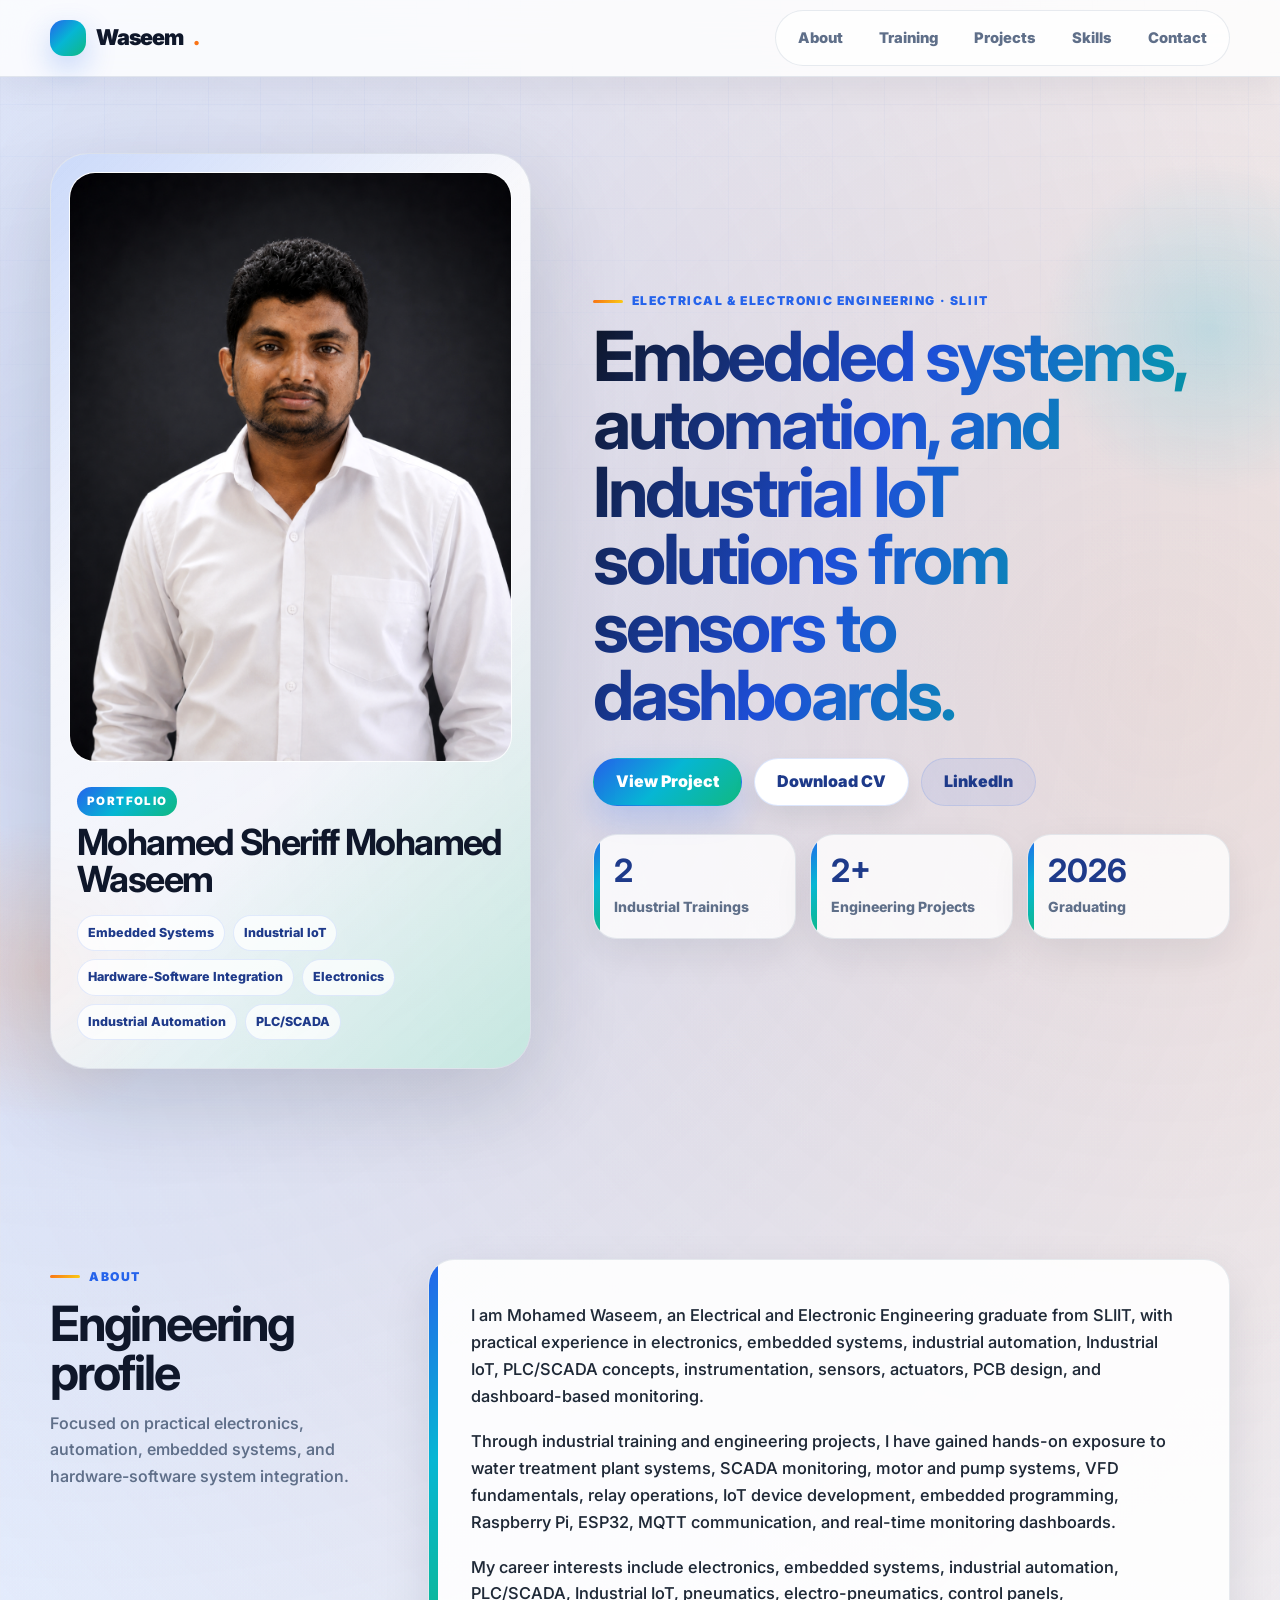
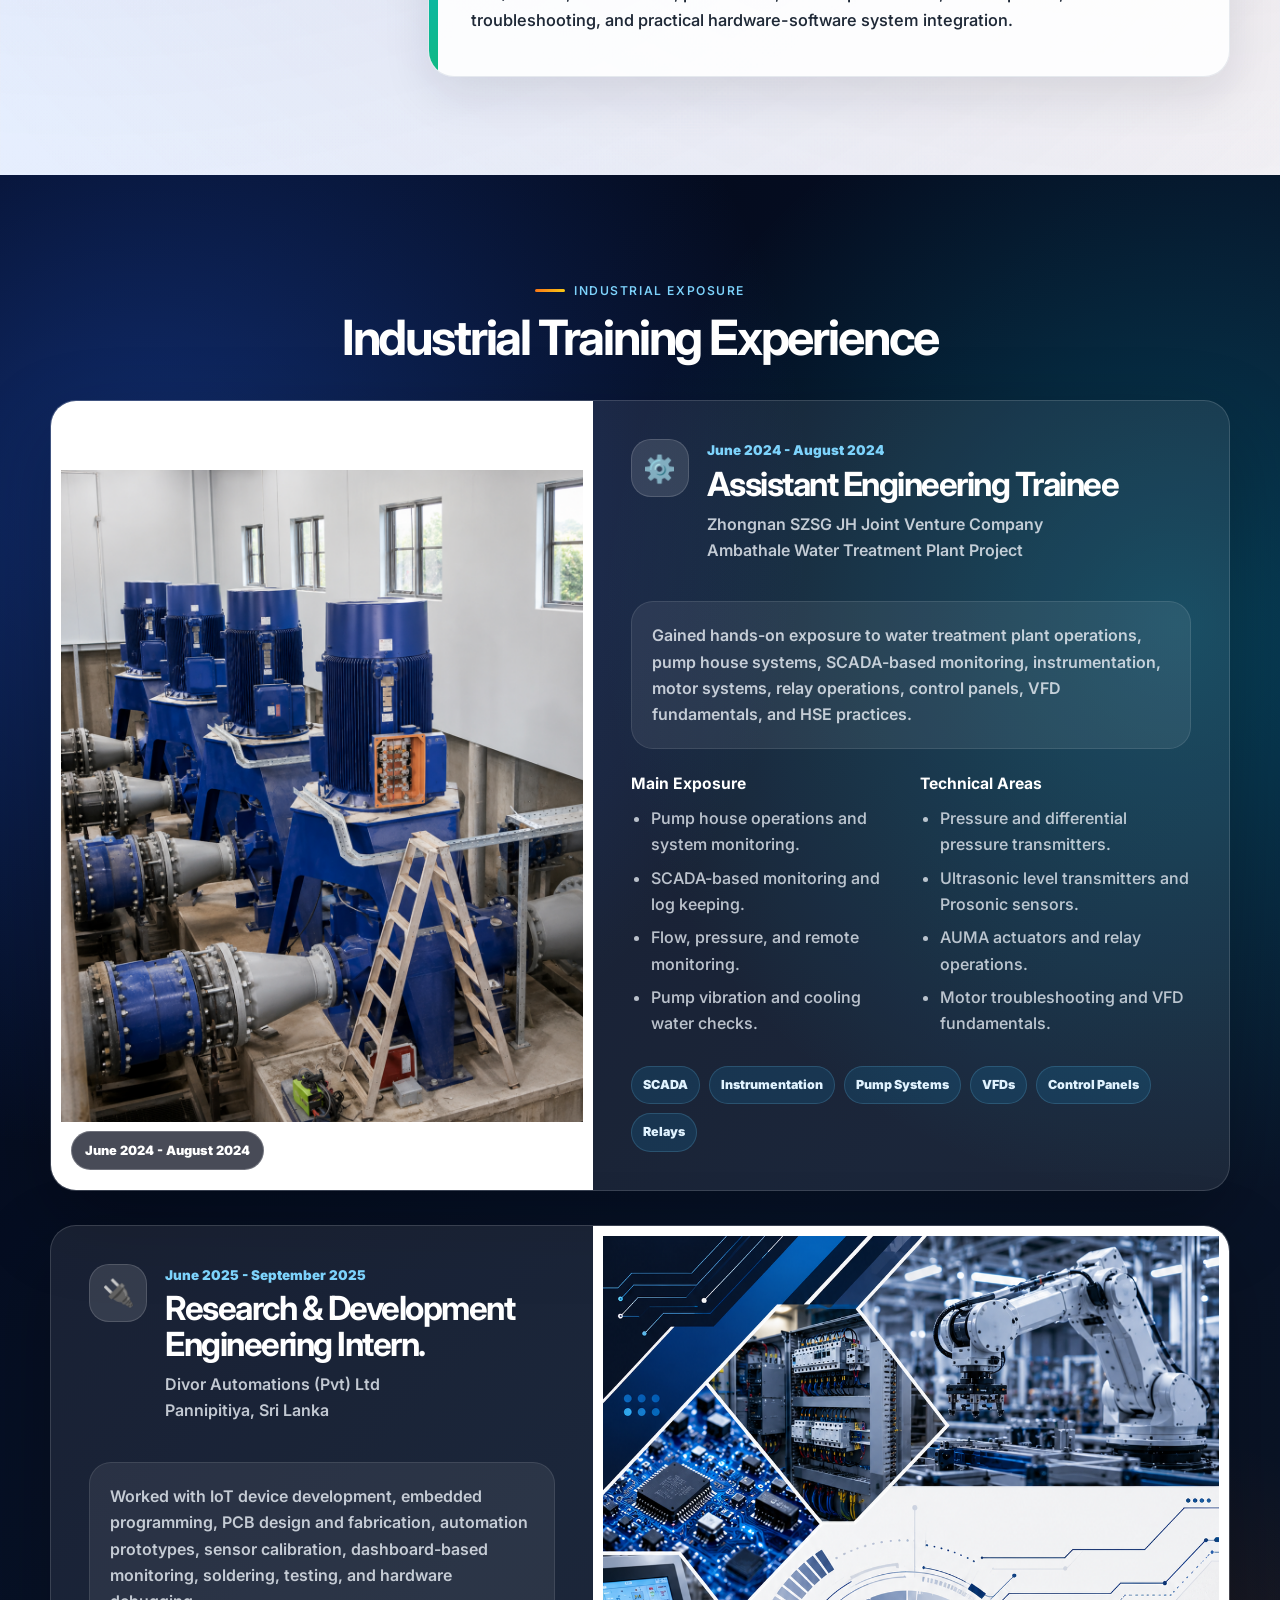
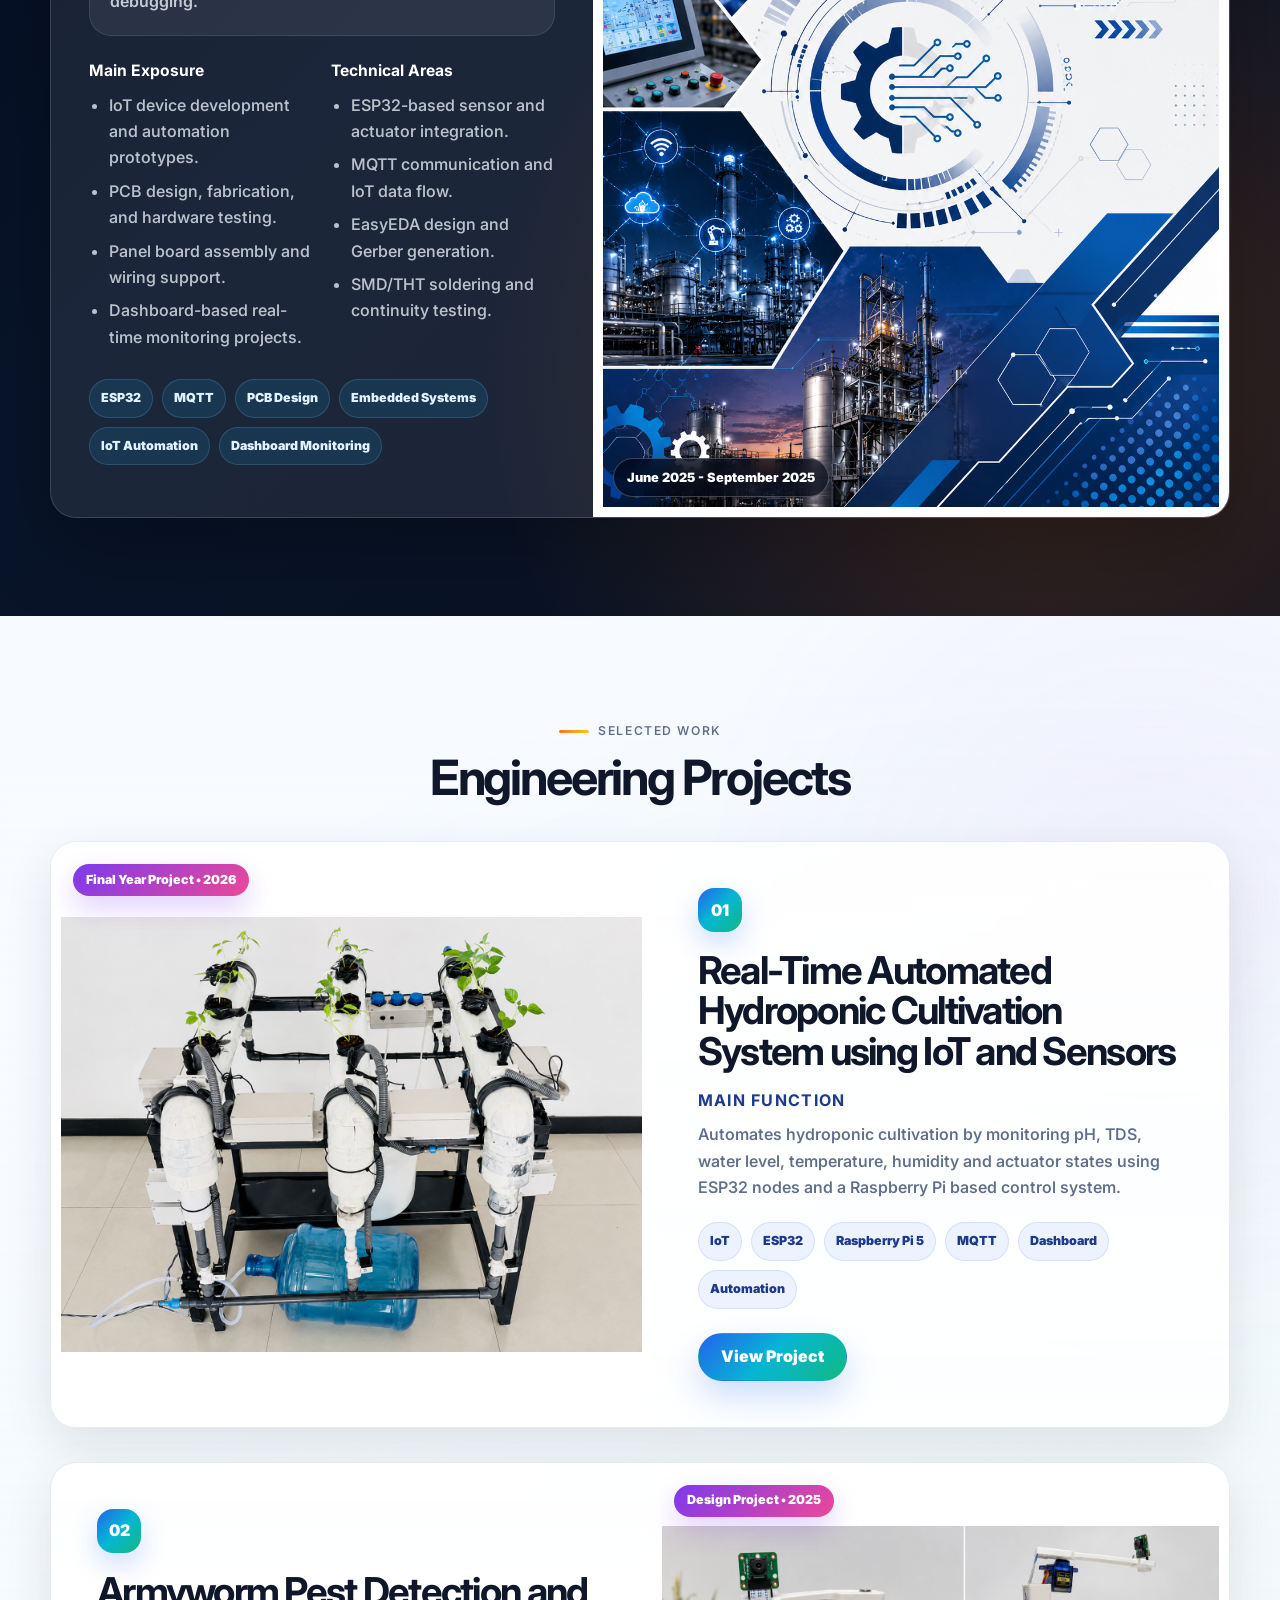
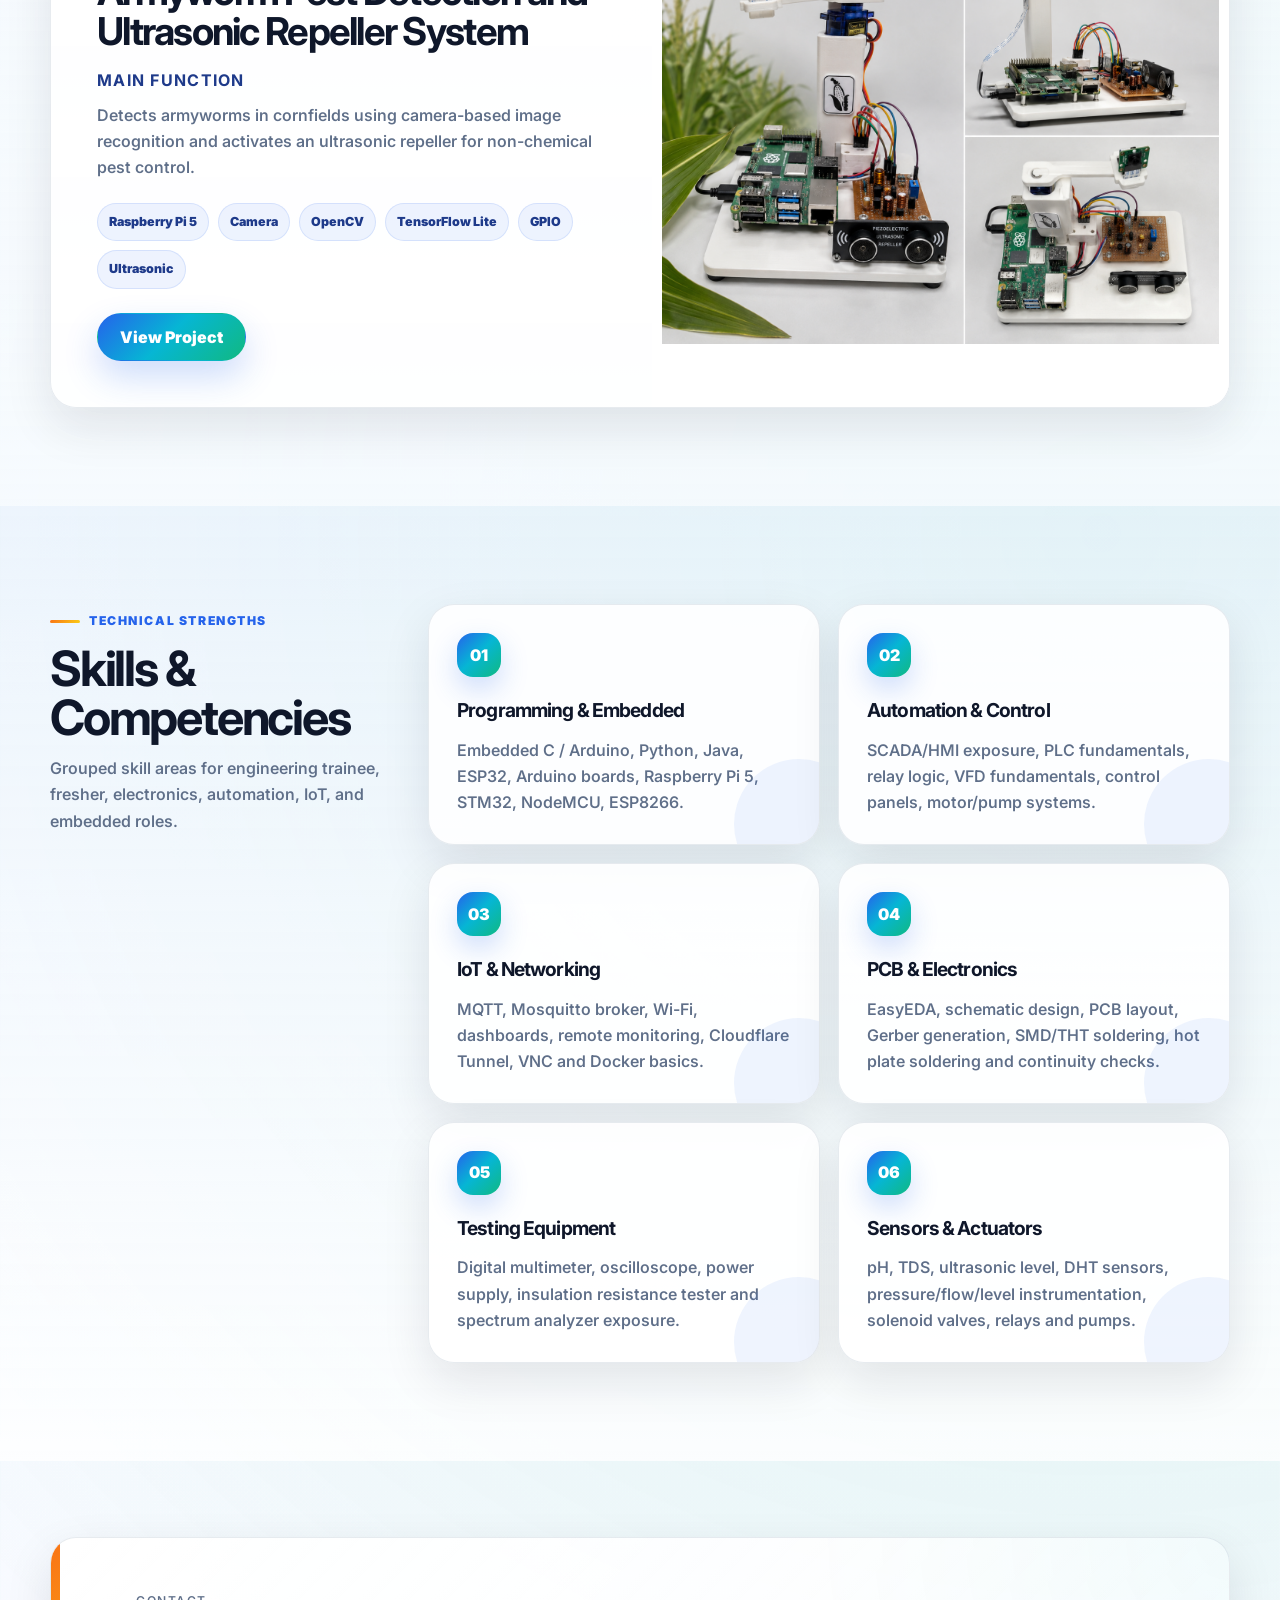
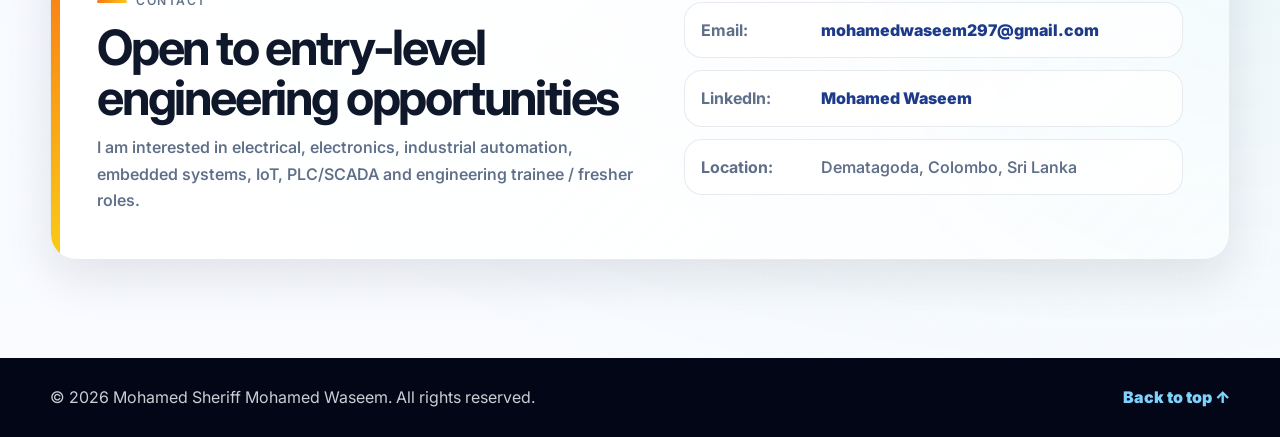
==== commit 85d12ead: "Update index.html" ====
--- a/index.html
+++ b/index.html
@@ -302,9 +302,8 @@
         </div>
         <div class="contact-list">
           <p><strong>Email:</strong> <a href="mailto:mohamedwaseem297@gmail.com">mohamedwaseem297@gmail.com</a></p>
-          <p><strong>Phone No:</strong> <a href="https://wa.me/94768621256" target="_blank" rel="noopener">+94 76 862 1256</a></p>
           <p><strong>LinkedIn:</strong> <a href="http://www.linkedin.com/in/mohamed-waseem-2722222a2" target="_blank" rel="noopener">Mohamed Waseem</a></p>
-          <p><strong>Location:</strong> <a href="https://maps.app.goo.gl/XiP24ckz3UtAARsZ7?g_st=ac" target="_blank" rel="noopener">Dematagoda, Colombo, Sri Lanka</a></p>
+          <p><strong>Location:</strong> Dematagoda, Colombo, Sri Lanka</p>
         </div>
       </div>
     </section>
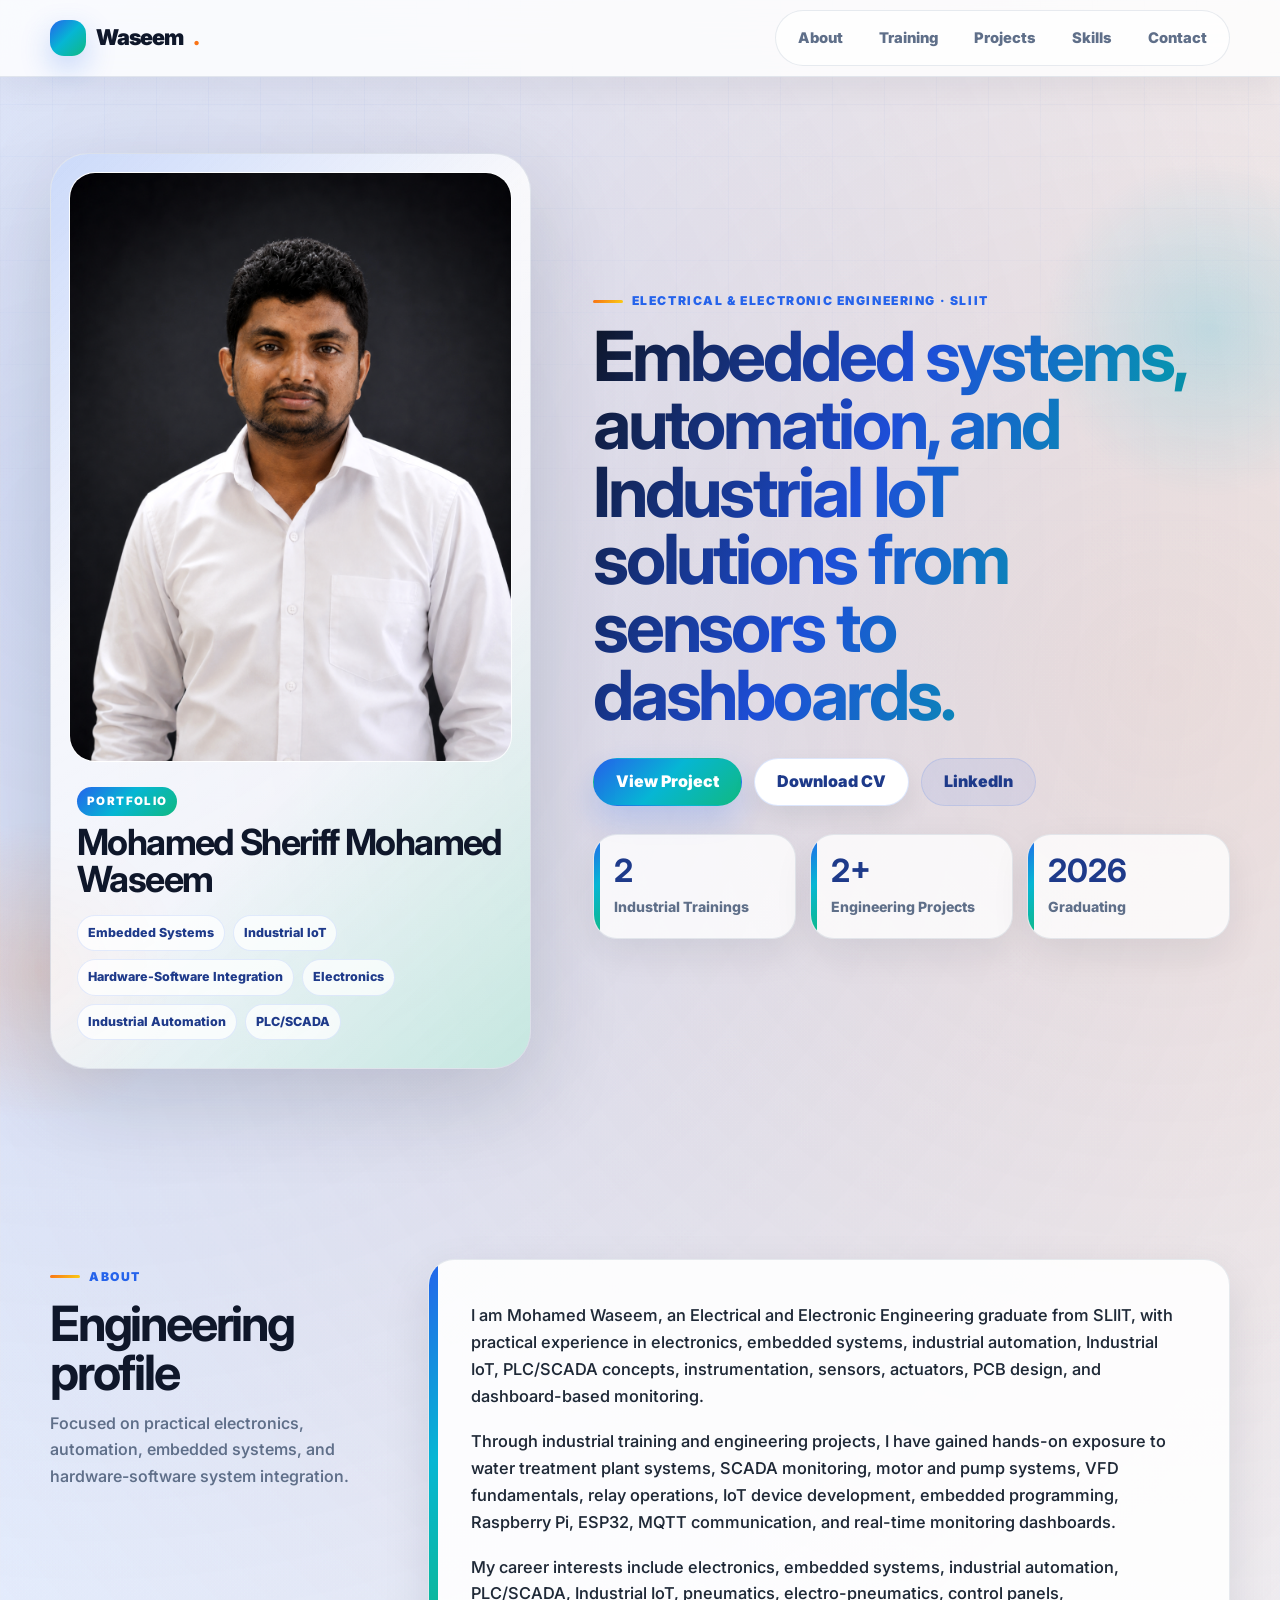
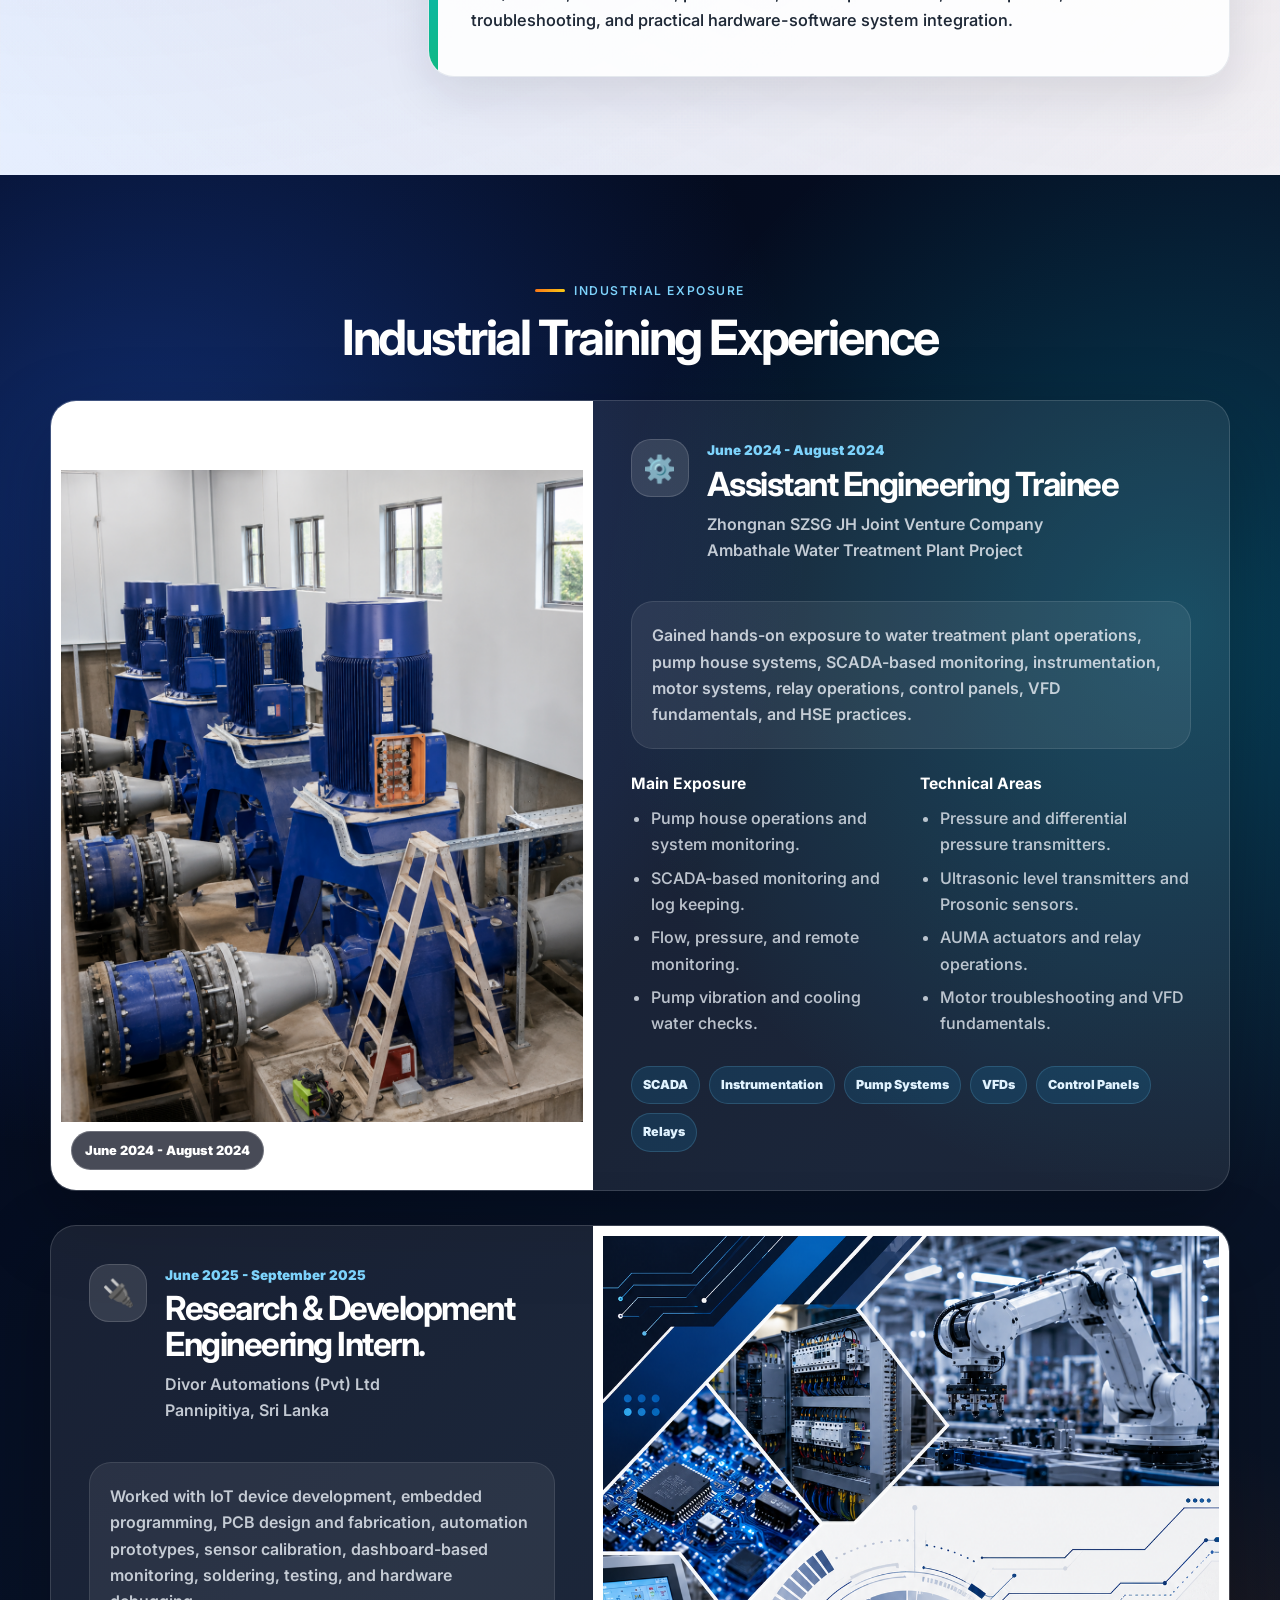
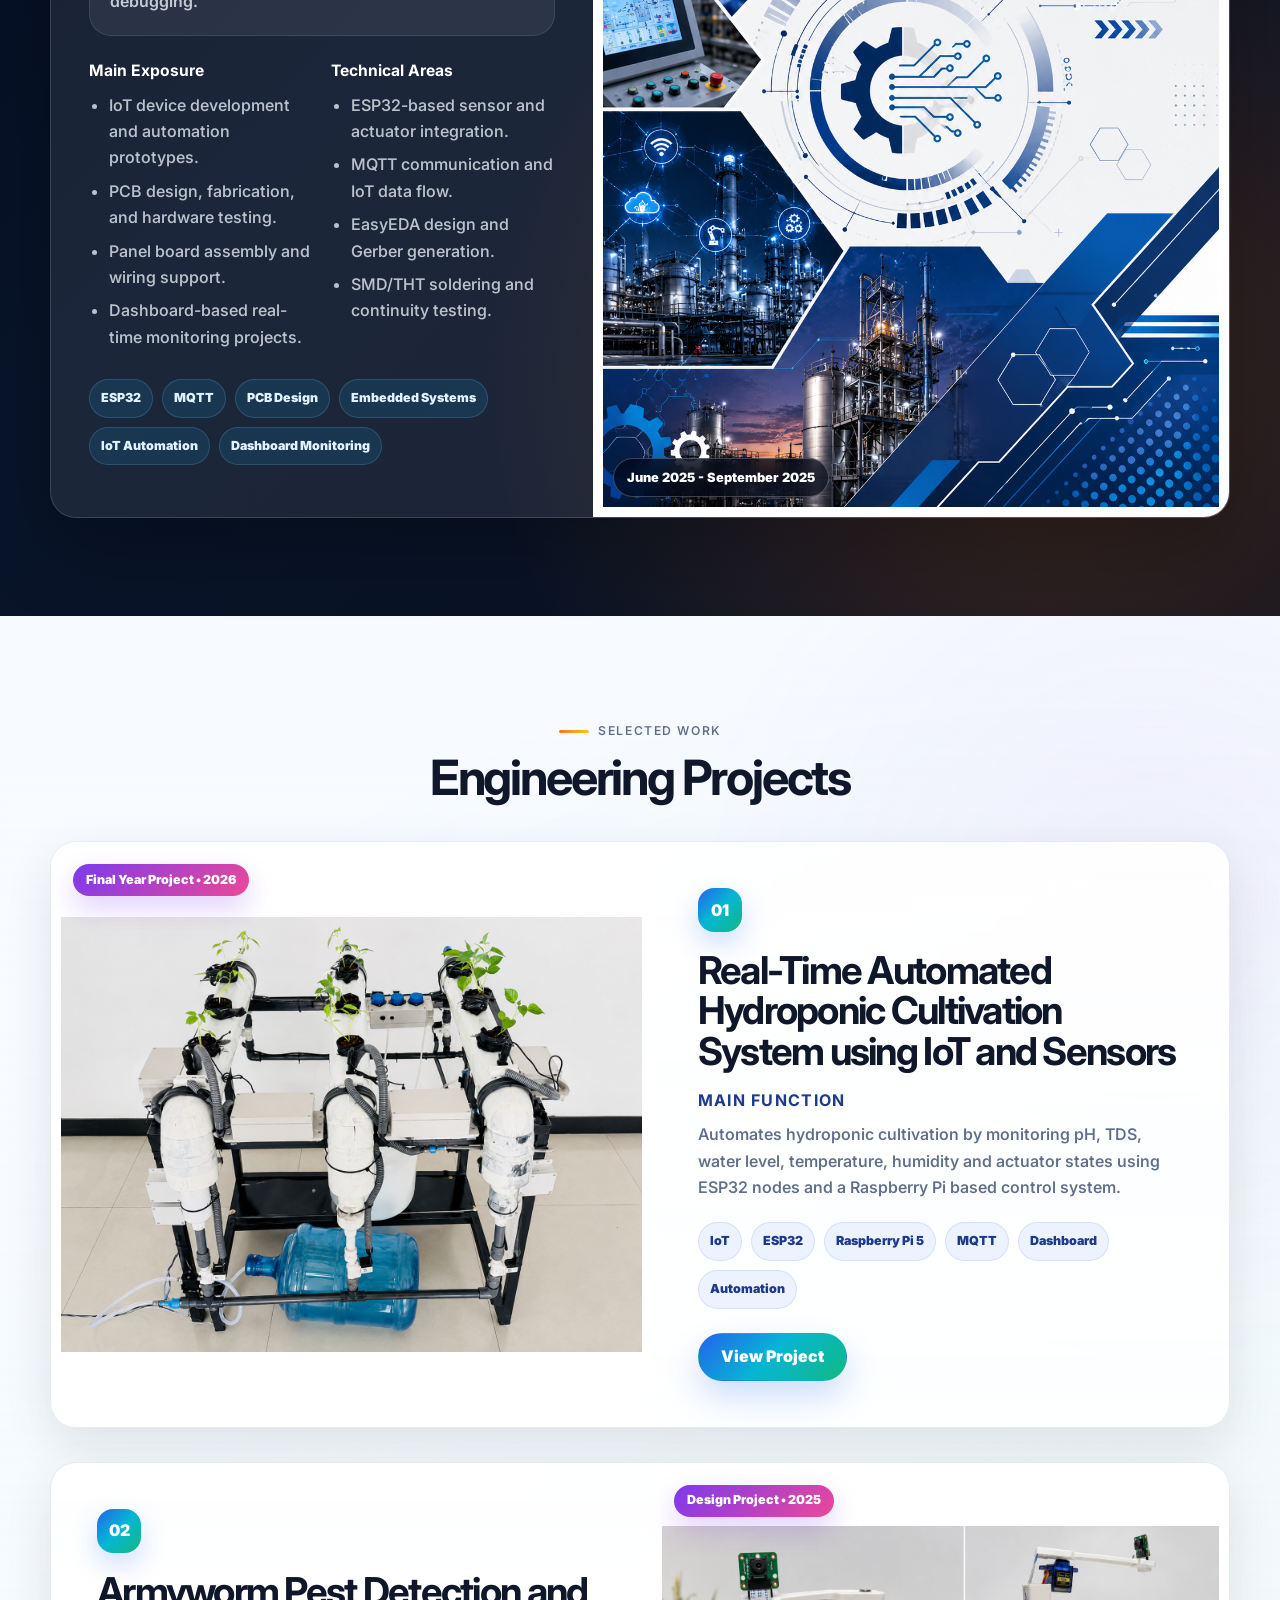
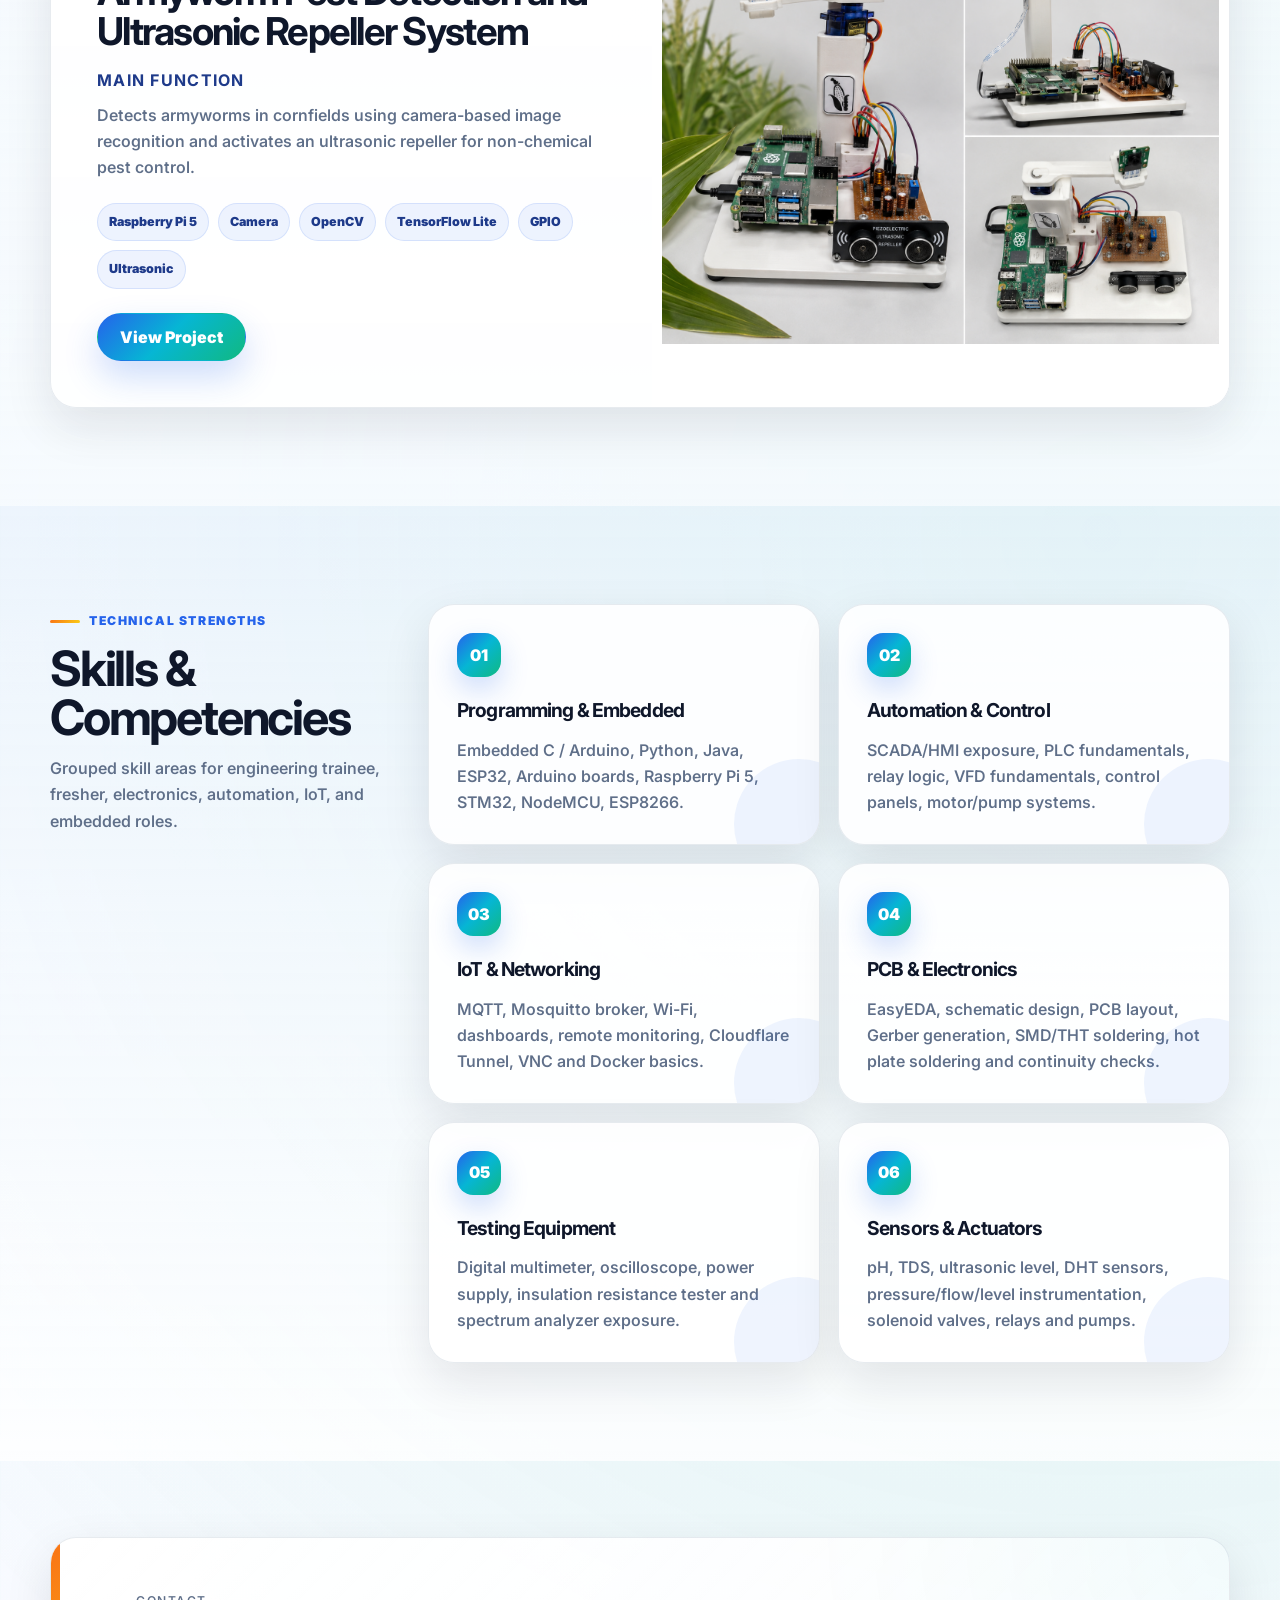
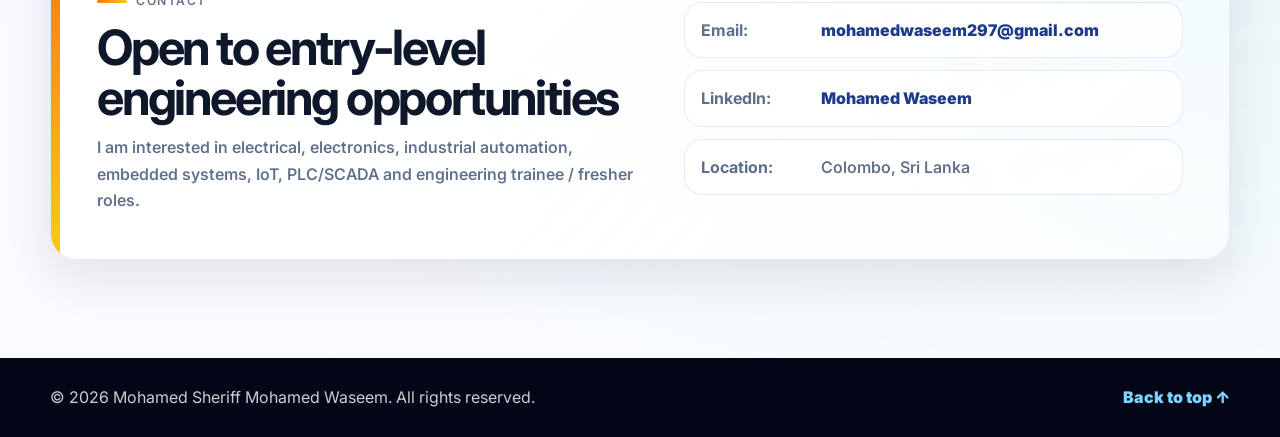
==== commit ab1280f5: "Update index.html" ====
--- a/index.html
+++ b/index.html
@@ -303,7 +303,7 @@
         <div class="contact-list">
           <p><strong>Email:</strong> <a href="mailto:mohamedwaseem297@gmail.com">mohamedwaseem297@gmail.com</a></p>
           <p><strong>LinkedIn:</strong> <a href="http://www.linkedin.com/in/mohamed-waseem-2722222a2" target="_blank" rel="noopener">Mohamed Waseem</a></p>
-          <p><strong>Location:</strong> Dematagoda, Colombo, Sri Lanka</p>
+          <p><strong>Location:</strong> Colombo, Sri Lanka</p>
         </div>
       </div>
     </section>
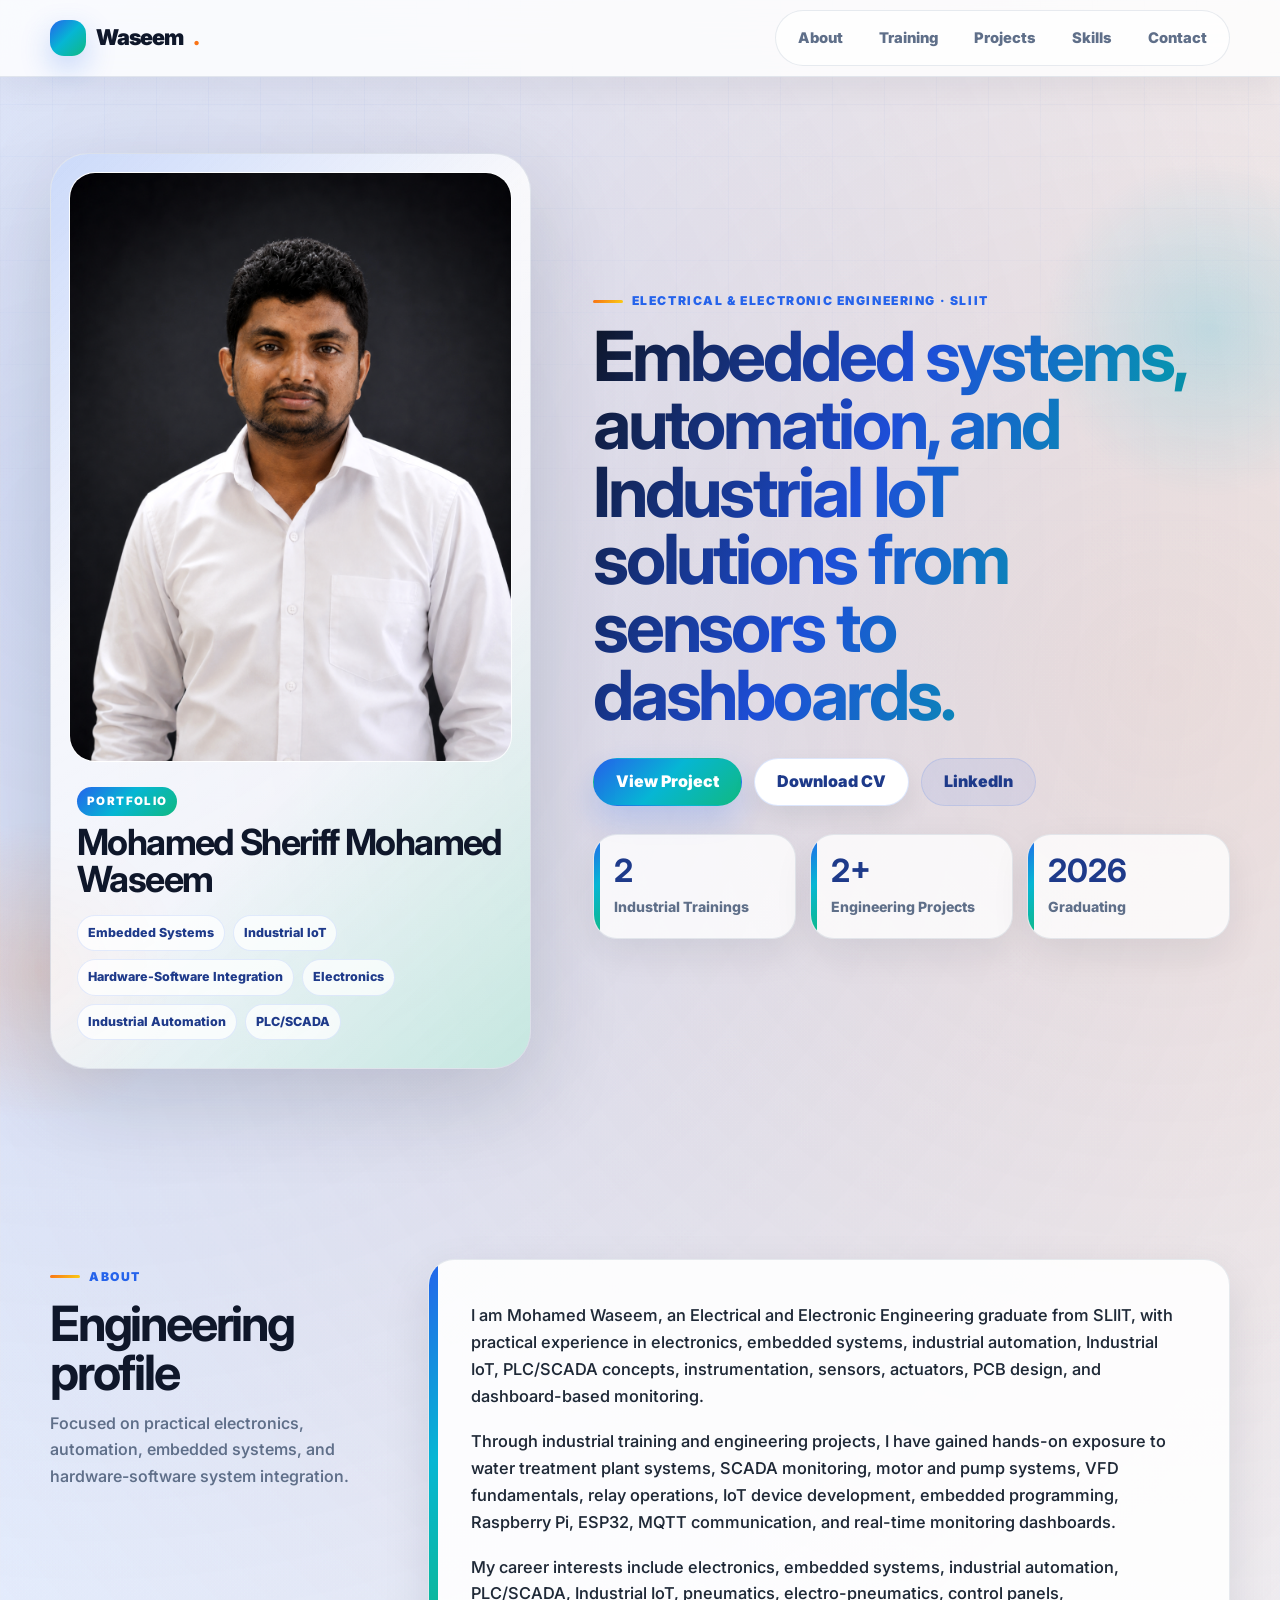
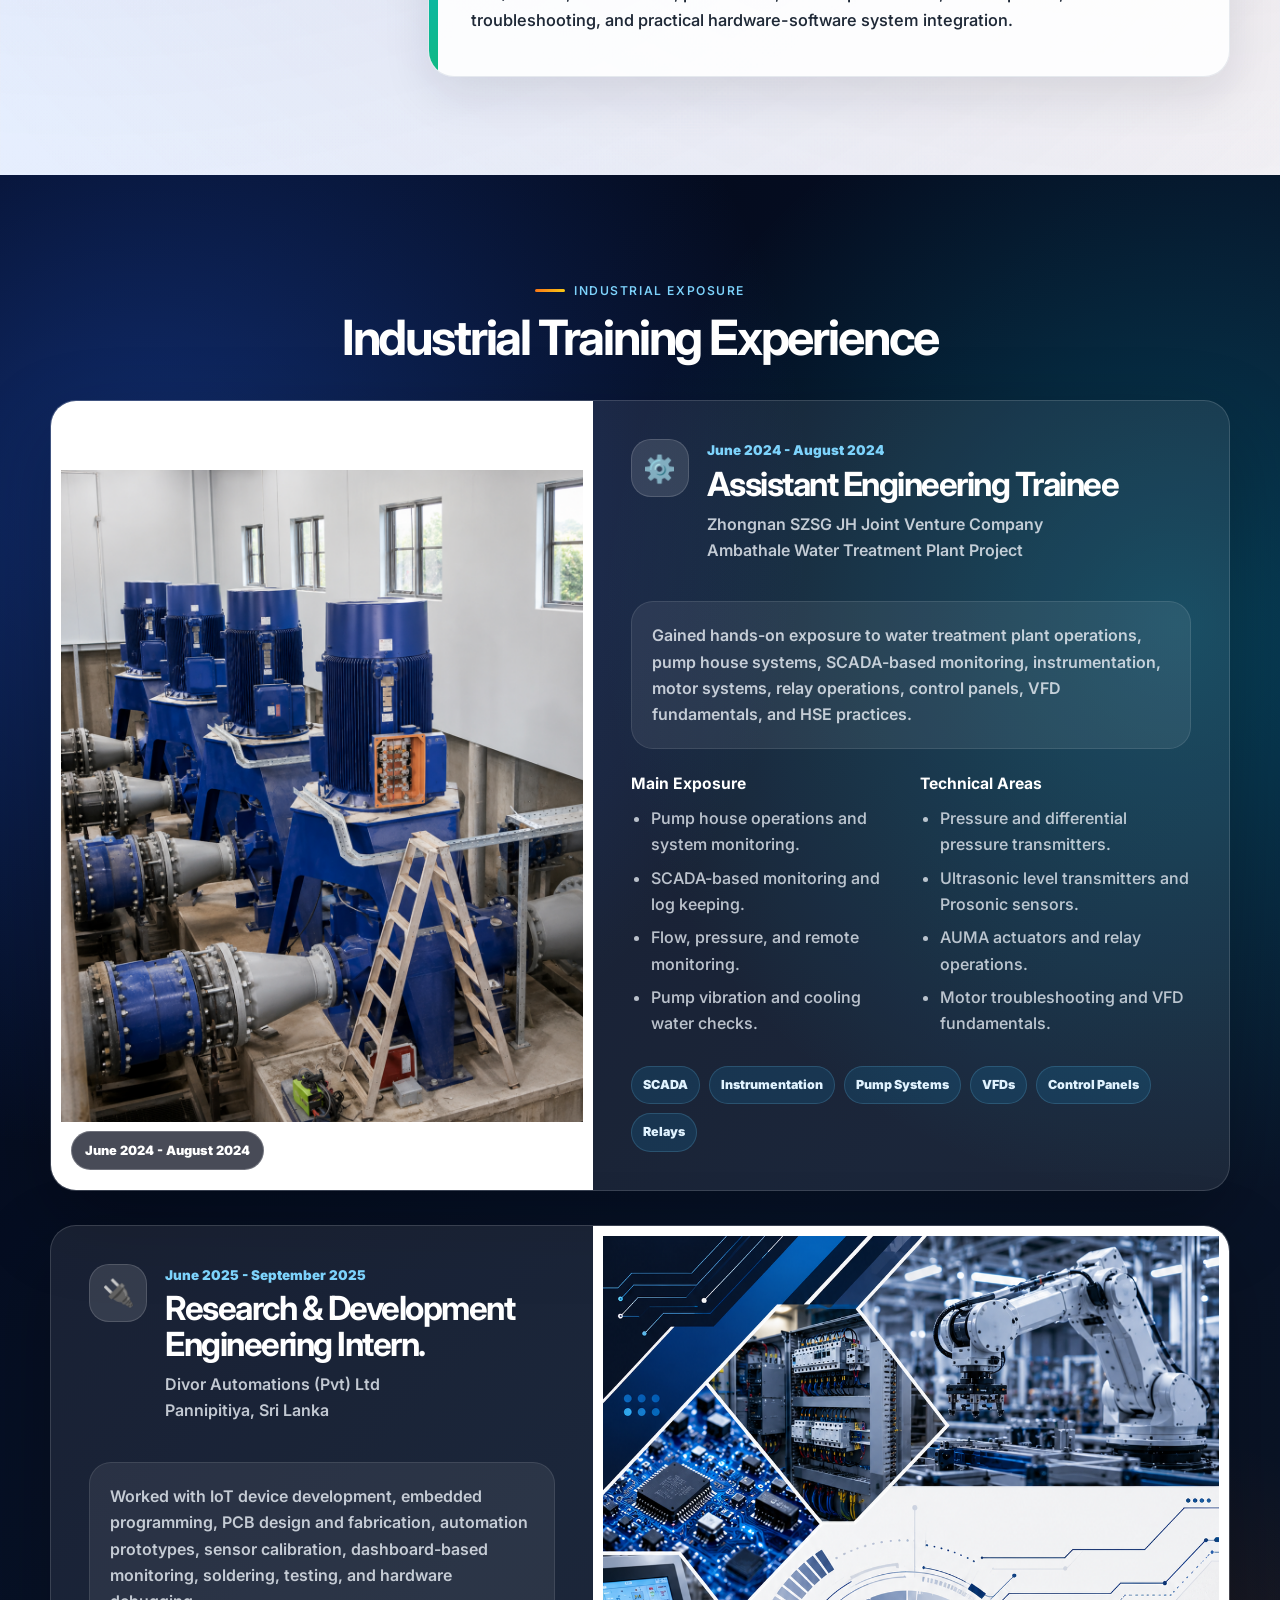
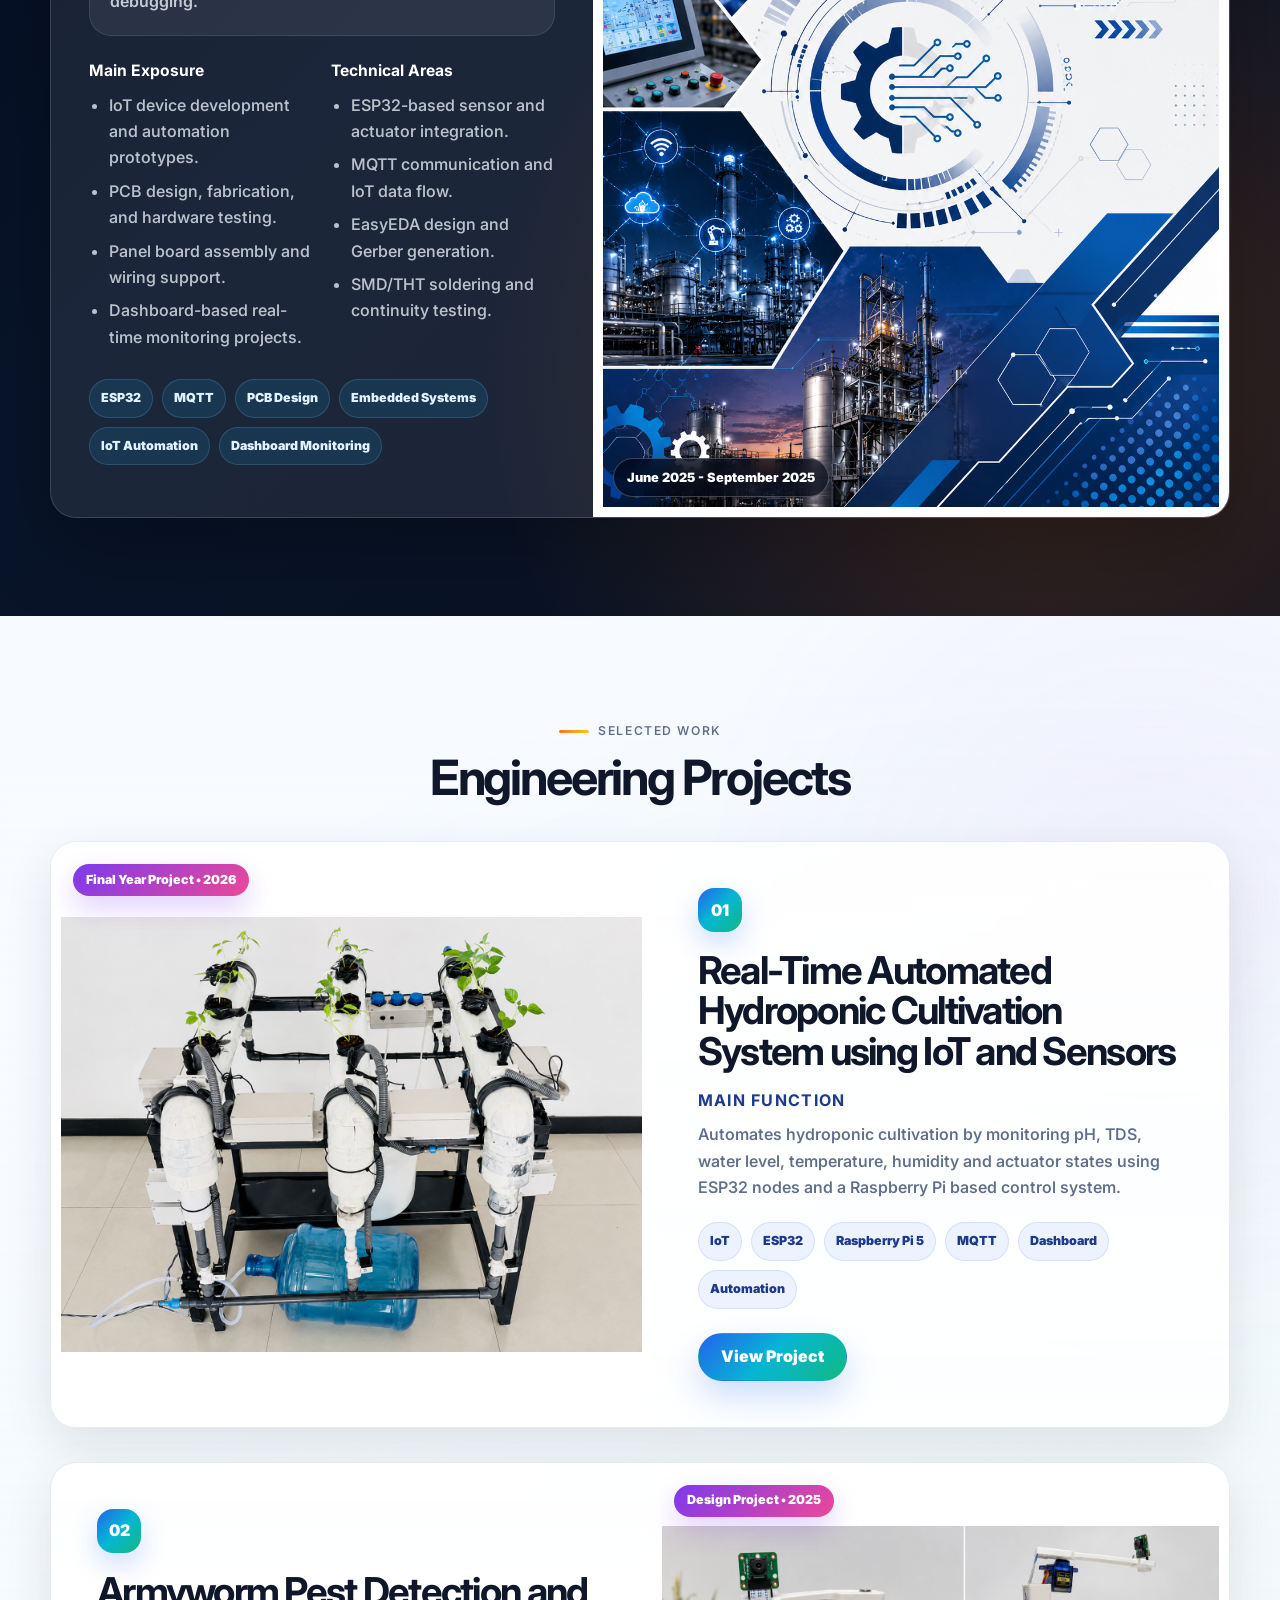
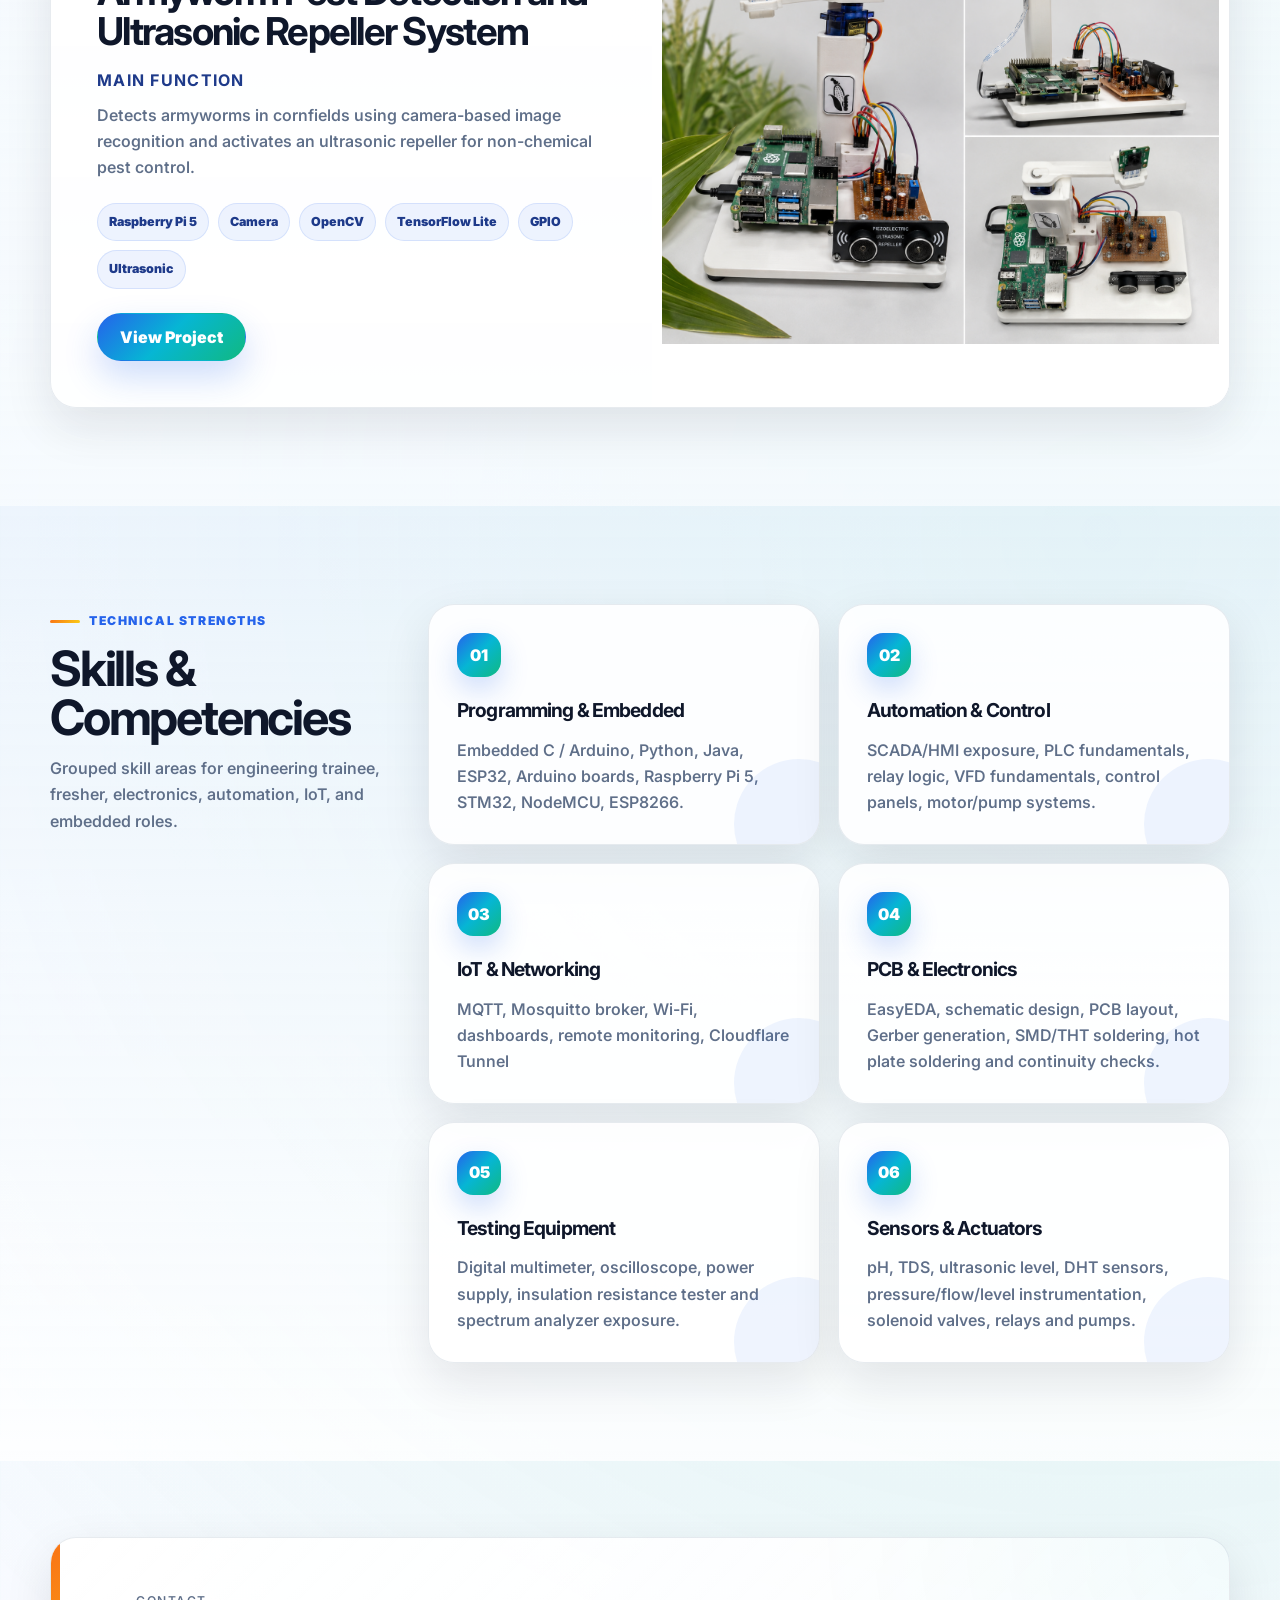
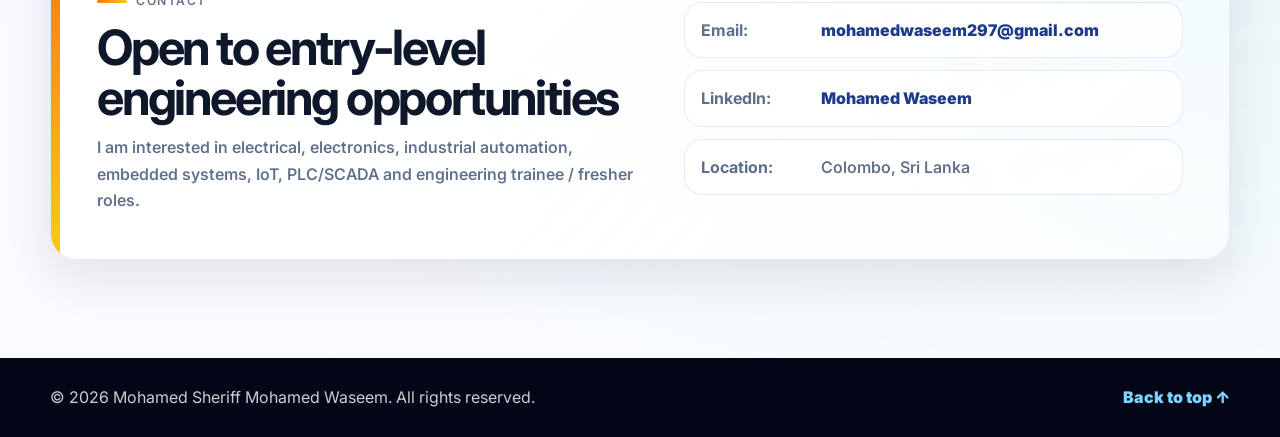
==== commit 685c6720: "Update index.html" ====
--- a/index.html
+++ b/index.html
@@ -282,7 +282,7 @@
         <div class="skills-board">
           <div class="skill-card card"><span>01</span><h3>Programming &amp; Embedded</h3><p>Embedded C / Arduino, Python, Java, ESP32, Arduino boards, Raspberry Pi 5, STM32, NodeMCU, ESP8266.</p></div>
           <div class="skill-card card"><span>02</span><h3>Automation &amp; Control</h3><p>SCADA/HMI exposure, PLC fundamentals, relay logic, VFD fundamentals, control panels, motor/pump systems.</p></div>
-          <div class="skill-card card"><span>03</span><h3>IoT &amp; Networking</h3><p>MQTT, Mosquitto broker, Wi-Fi, dashboards, remote monitoring, Cloudflare Tunnel, VNC and Docker basics.</p></div>
+          <div class="skill-card card"><span>03</span><h3>IoT &amp; Networking</h3><p>MQTT, Mosquitto broker, Wi-Fi, dashboards, remote monitoring, Cloudflare Tunnel</p></div>
           <div class="skill-card card"><span>04</span><h3>PCB &amp; Electronics</h3><p>EasyEDA, schematic design, PCB layout, Gerber generation, SMD/THT soldering, hot plate soldering and continuity checks.</p></div>
           <div class="skill-card card"><span>05</span><h3>Testing Equipment</h3><p>Digital multimeter, oscilloscope, power supply, insulation resistance tester and spectrum analyzer exposure.</p></div>
           <div class="skill-card card"><span>06</span><h3>Sensors &amp; Actuators</h3><p>pH, TDS, ultrasonic level, DHT sensors, pressure/flow/level instrumentation, solenoid valves, relays and pumps.</p></div>
